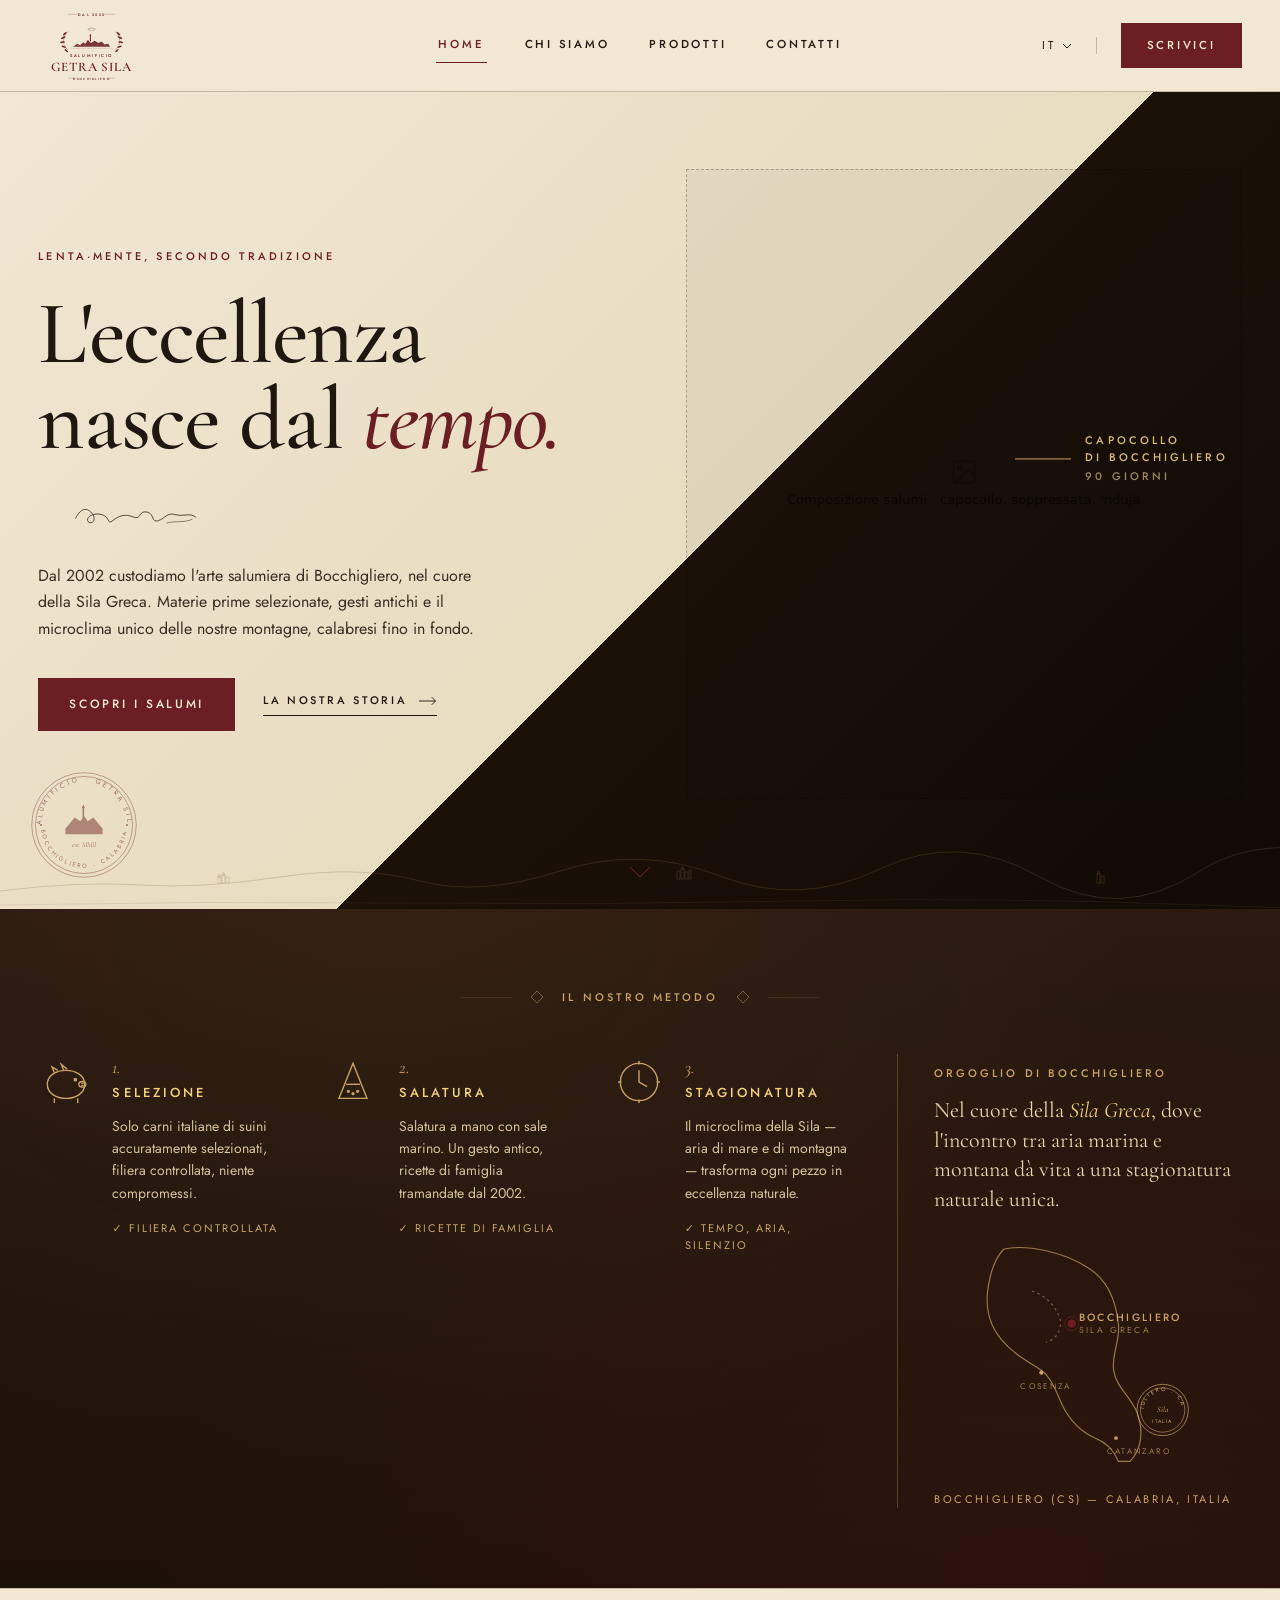
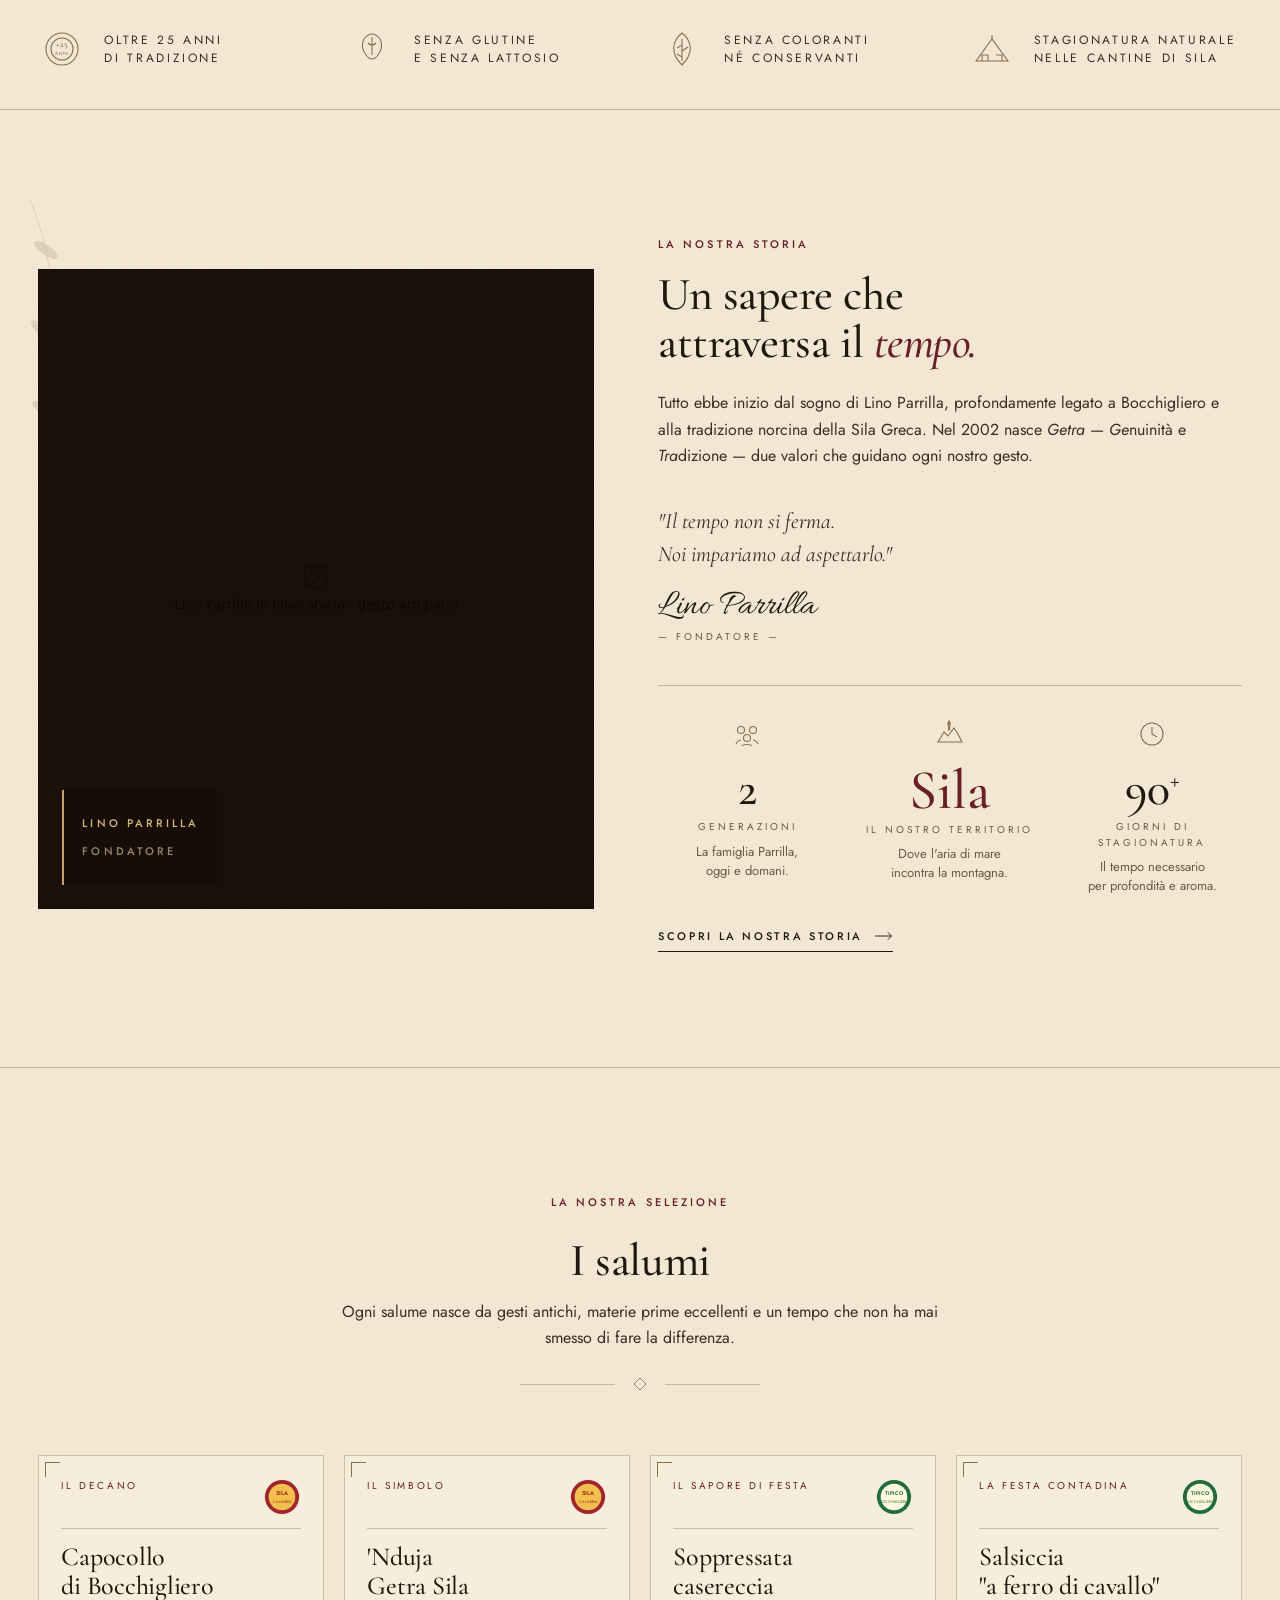
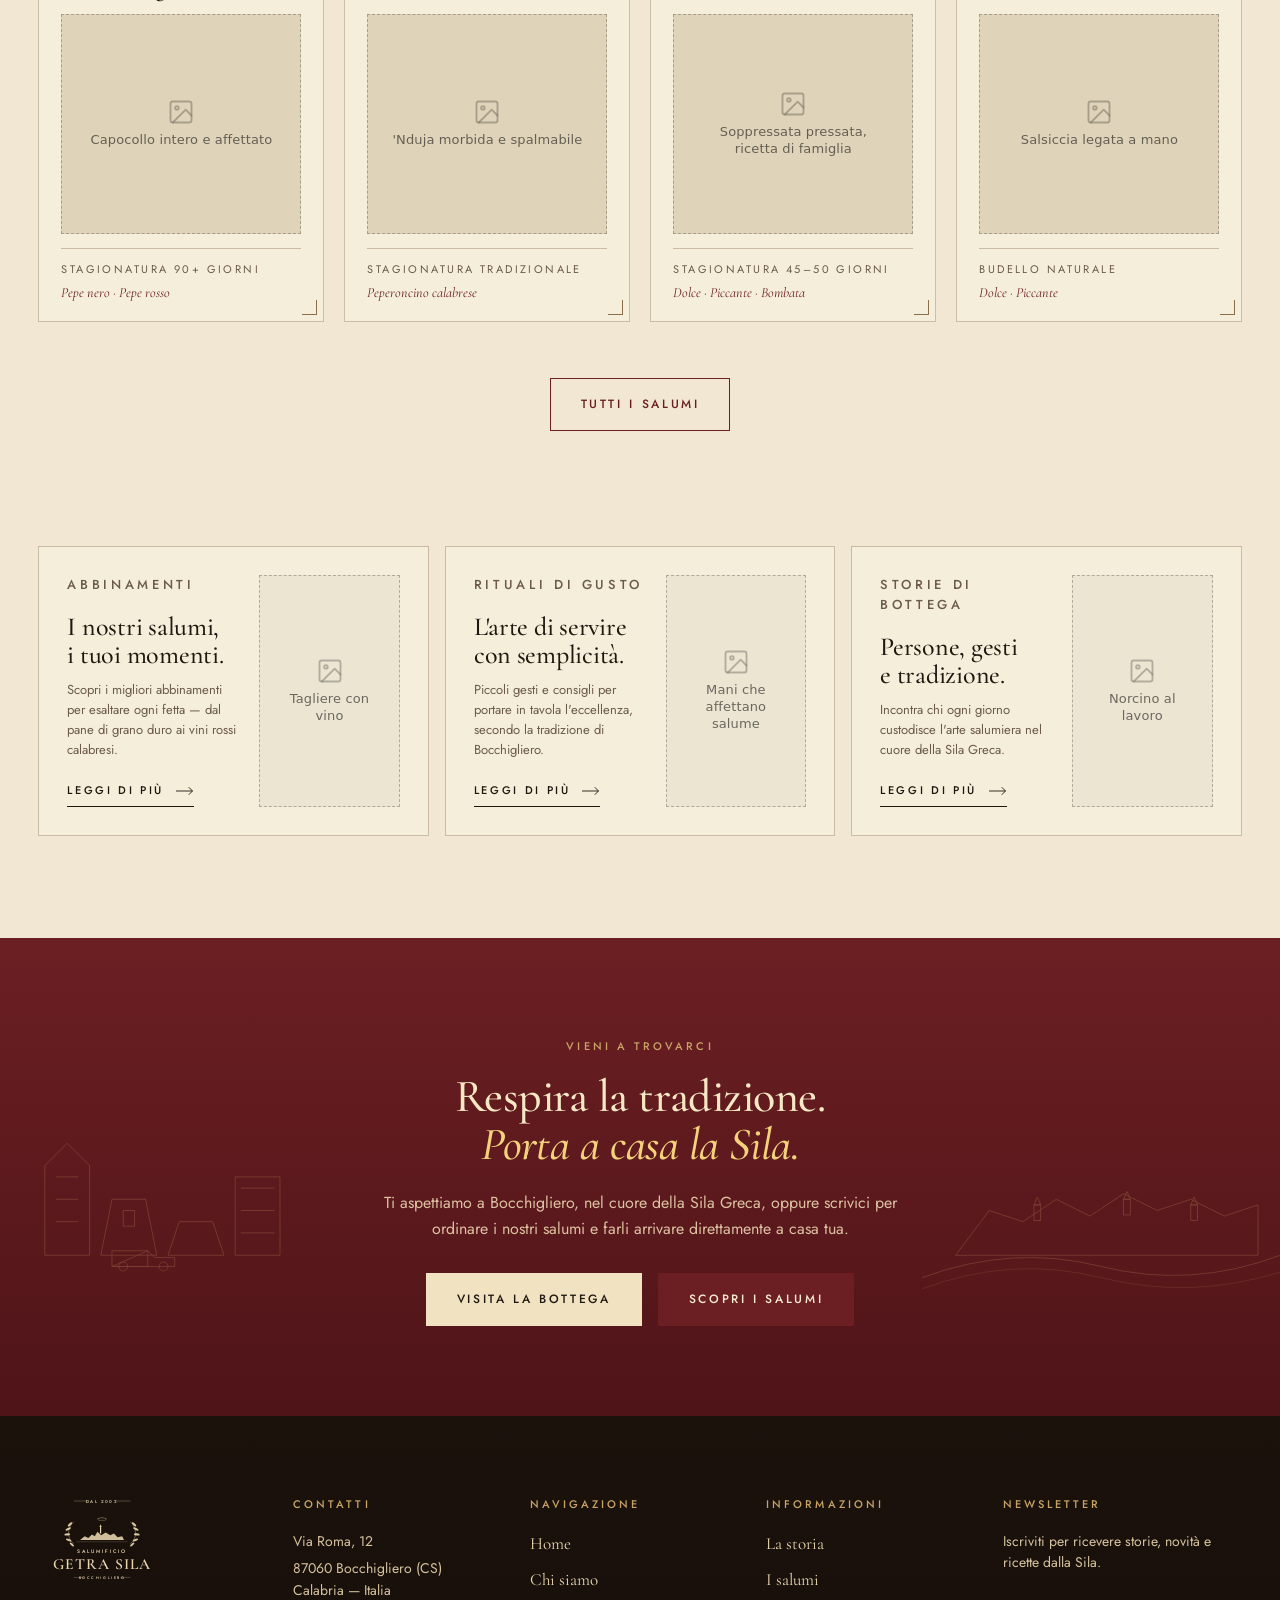
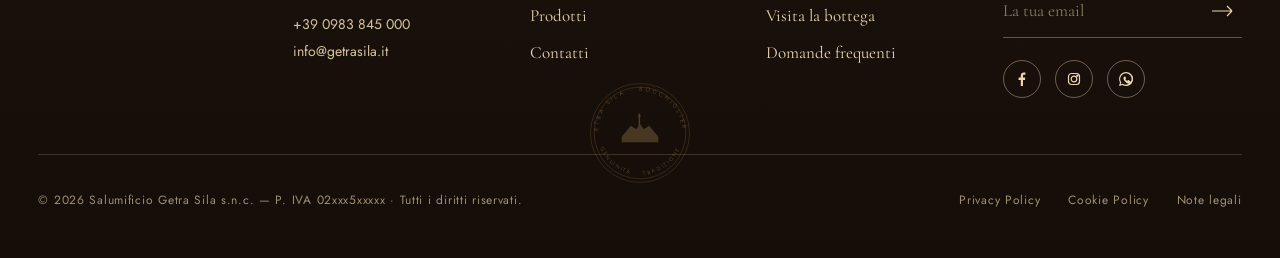
==== index.html @ c6960387 "Initial commit e start the project" ====
<!doctype html>
<html lang="it">
<head>
  <meta charset="utf-8" />
  <meta name="viewport" content="width=device-width, initial-scale=1" />
  <title>Salumificio Getra Sila — Bocchigliero, Calabria</title>
  <link rel="preconnect" href="https://fonts.googleapis.com" />
  <link rel="preconnect" href="https://fonts.gstatic.com" crossorigin />
  <link href="https://fonts.googleapis.com/css2?family=Cormorant+Garamond:ital,wght@0,400;0,500;0,600;0,700;1,400;1,500;1,600&family=Jost:wght@300;400;500;600&family=Allura&display=swap" rel="stylesheet" />
  <link rel="stylesheet" href="styles.css" />
  <script src="image-slot.js"></script>
  <script src="menu.js" defer></script>
</head>
<body data-screen-label="01 Home">

<template id="__bundler_thumbnail" data-bg-color="#f1e7d2">
  <svg viewBox="0 0 1200 800" xmlns="http://www.w3.org/2000/svg">
    <rect width="1200" height="800" fill="#f1e7d2"/>
    <g fill="none" stroke="#6b1f23" stroke-width="2">
      <!-- Wreath -->
      <path d="M 460 320 C 400 380, 400 480, 460 540"/>
      <path d="M 740 320 C 800 380, 800 480, 740 540"/>
      <g fill="#6b1f23" stroke="none">
        <ellipse cx="430" cy="350" rx="30" ry="11" transform="rotate(-40 430 350)"/>
        <ellipse cx="415" cy="400" rx="32" ry="12" transform="rotate(-20 415 400)"/>
        <ellipse cx="412" cy="450" rx="32" ry="12" transform="rotate(0 412 450)"/>
        <ellipse cx="422" cy="500" rx="31" ry="11" transform="rotate(20 422 500)"/>
        <ellipse cx="770" cy="350" rx="30" ry="11" transform="rotate(40 770 350)"/>
        <ellipse cx="785" cy="400" rx="32" ry="12" transform="rotate(20 785 400)"/>
        <ellipse cx="788" cy="450" rx="32" ry="12" transform="rotate(0 788 450)"/>
        <ellipse cx="778" cy="500" rx="31" ry="11" transform="rotate(-20 778 500)"/>
      </g>
      <!-- bow -->
      <path d="M 560 280 Q 600 250, 640 280"/>
      <!-- Village silhouette -->
      <g fill="#6b1f23" stroke="none">
        <path d="M 480 470 L 520 430 L 560 450 L 600 410 L 640 440 L 680 420 L 720 460 Z"/>
        <rect x="595" y="380" width="10" height="40"/>
        <polygon points="590,380 600,360 610,380"/>
      </g>
    </g>
    <!-- DAL 2002 -->
    <text x="600" y="260" text-anchor="middle" font-family="Jost, sans-serif" font-size="20" letter-spacing="6" fill="#6b1f23" font-weight="500">DAL 2002</text>
    <!-- SALUMIFICIO -->
    <text x="600" y="610" text-anchor="middle" font-family="Jost, sans-serif" font-size="26" letter-spacing="9" fill="#6b1f23" font-weight="500">SALUMIFICIO</text>
    <!-- GETRA SILA -->
    <text x="600" y="690" text-anchor="middle" font-family="Cormorant Garamond, Georgia, serif" font-size="84" font-weight="600" letter-spacing="6" fill="#6b1f23">GETRA SILA</text>
    <!-- BOCCHIGLIERO -->
    <text x="600" y="740" text-anchor="middle" font-family="Jost, sans-serif" font-size="16" letter-spacing="7" fill="#6b1f23" font-weight="500">BOCCHIGLIERO</text>
  </svg>
</template>

<!-- ========== TOPBAR ========== -->
<header class="topbar topbar--cream">
  <div class="topbar__inner">
    <a href="index.html" class="brand" aria-label="Salumificio Getra Sila — Home">
      <!-- logo SVG -->
      <svg viewBox="0 0 280 188" xmlns="http://www.w3.org/2000/svg" aria-hidden="true">
        <g fill="none" stroke="currentColor" style="color: var(--wine);">
          <!-- DAL 2002 -->
          <line x1="78" y1="11" x2="108" y2="11" stroke-width="0.6"/>
          <line x1="172" y1="11" x2="202" y2="11" stroke-width="0.6"/>
          <text x="140" y="15" text-anchor="middle" font-family="Jost" font-size="9.5" letter-spacing="3.2" fill="currentColor" stroke="none" style="font-weight:500;">DAL 2002</text>

          <!-- Wreath: left branch -->
          <path d="M 78 56 C 64 70, 62 92, 78 104" stroke-width="0.8"/>
          <g fill="currentColor" stroke="none" opacity="0.92">
            <ellipse cx="70" cy="62" rx="6" ry="2.3" transform="rotate(-40 70 62)"/>
            <ellipse cx="66" cy="72" rx="6.5" ry="2.4" transform="rotate(-25 66 72)"/>
            <ellipse cx="64" cy="84" rx="6.5" ry="2.4" transform="rotate(-5 64 84)"/>
            <ellipse cx="67" cy="96" rx="6.2" ry="2.3" transform="rotate(20 67 96)"/>
            <ellipse cx="74" cy="106" rx="5.8" ry="2.2" transform="rotate(40 74 106)"/>
          </g>
          <!-- Wreath: right branch -->
          <path d="M 202 56 C 216 70, 218 92, 202 104" stroke-width="0.8"/>
          <g fill="currentColor" stroke="none" opacity="0.92">
            <ellipse cx="210" cy="62" rx="6" ry="2.3" transform="rotate(40 210 62)"/>
            <ellipse cx="214" cy="72" rx="6.5" ry="2.4" transform="rotate(25 214 72)"/>
            <ellipse cx="216" cy="84" rx="6.5" ry="2.4" transform="rotate(5 216 84)"/>
            <ellipse cx="213" cy="96" rx="6.2" ry="2.3" transform="rotate(-20 213 96)"/>
            <ellipse cx="206" cy="106" rx="5.8" ry="2.2" transform="rotate(-40 206 106)"/>
          </g>
          <!-- Top bow -->
          <path d="M 130 50 Q 140 44 150 50" stroke-width="0.8"/>
          <path d="M 130 50 Q 134 56 140 53 Q 146 56 150 50" stroke-width="0.6"/>

          <!-- Hilltop village silhouette -->
          <g fill="currentColor" stroke="none">
            <path d="M 92 96 L 102 88 L 110 92 L 118 84 L 124 88 L 130 78 L 138 86 L 148 80 L 158 86 L 166 82 L 174 90 L 184 88 L 188 96 Z" opacity="0.88"/>
            <!-- church / tower -->
            <rect x="135.5" y="68" width="2.6" height="14"/>
            <polygon points="134.5,68 136.8,62 139.1,68"/>
            <rect x="136.2" y="63.5" width="0.4" height="2"/>
            <!-- small windows in silhouette -->
            <rect x="106" y="92" width="1" height="1.6" fill="var(--bg-cream)"/>
            <rect x="120" y="89" width="1" height="1.6" fill="var(--bg-cream)"/>
            <rect x="156" y="90" width="1" height="1.6" fill="var(--bg-cream)"/>
          </g>
          <!-- ground line -->
          <line x1="84" y1="100" x2="196" y2="100" stroke-width="0.5" opacity="0.7"/>

          <!-- Salumificio label -->
          <text x="140" y="124" text-anchor="middle" font-family="Jost" font-size="11" letter-spacing="4.2" fill="currentColor" stroke="none" style="font-weight:500;">SALUMIFICIO</text>

          <!-- GETRA SILA wordmark -->
          <text x="140" y="160" text-anchor="middle" font-family="Cormorant Garamond" font-weight="600" font-size="34" letter-spacing="2.2" fill="currentColor" stroke="none">GETRA SILA</text>

          <!-- Bocchigliero -->
          <line x1="78" y1="178" x2="100" y2="178" stroke-width="0.5"/>
          <line x1="180" y1="178" x2="202" y2="178" stroke-width="0.5"/>
          <text x="140" y="182" text-anchor="middle" font-family="Jost" font-size="8" letter-spacing="3.4" fill="currentColor" stroke="none" style="font-weight:500;">BOCCHIGLIERO</text>
        </g>
      </svg>
    </a>

    <nav class="nav">
      <a href="index.html" class="nav-link nav-link--active">Home</a>
      <a href="chi-siamo.html" class="nav-link">Chi Siamo</a>
      <a href="prodotti.html" class="nav-link">Prodotti</a>
      <a href="contatti.html" class="nav-link">Contatti</a>
    </nav>

    <div class="topbar__right">
      <span class="lang">IT
        <svg width="10" height="6" viewBox="0 0 10 6" fill="none"><path d="M1 1l4 4 4-4" stroke="currentColor" stroke-width="1"/></svg>
      </span>
      <a href="contatti.html" class="topbar__cta">Scrivici</a>
    </div>

    <button class="burger" type="button" aria-label="Apri menu" aria-expanded="false" aria-controls="mobile-menu">
      <span class="burger__lines"><span></span><span></span><span></span></span>
    </button>
  </div>
</header>

<div class="mobile-menu" id="mobile-menu" role="dialog" aria-modal="true" aria-label="Menu di navigazione" aria-hidden="true">
  <button class="mobile-menu__close" type="button" aria-label="Chiudi menu">
    <svg viewBox="0 0 24 24" fill="none" stroke="currentColor" stroke-width="1.4" stroke-linecap="round"><path d="M5 5l14 14M19 5L5 19"/></svg>
  </button>
  <div class="mobile-menu__inner">
    <p class="mobile-menu__eyebrow">Salumificio · Getra Sila</p>
    <nav class="mobile-menu__nav" aria-label="Menu principale">
      <a href="index.html">Home</a>
      <a href="chi-siamo.html">Chi Siamo</a>
      <a href="prodotti.html">Prodotti</a>
      <a href="contatti.html">Contatti</a>
    </nav>
    <hr class="mobile-menu__divider" />
    <a href="contatti.html" class="mobile-menu__cta">Scrivici</a>
    <p class="mobile-menu__addr">Bocchigliero (CS)<br/>Calabria — Italia</p>
    <div class="mobile-menu__socials">
      <a href="#" aria-label="Facebook"><svg width="14" height="14" viewBox="0 0 14 14" fill="currentColor"><path d="M8 14V8h2l.3-2.4H8V4c0-.7.2-1.2 1.2-1.2H10.4V.6C10.2.6 9.5.5 8.7.5c-1.7 0-2.9 1-2.9 3v2H3.6V8h2.2v6H8z"/></svg></a>
      <a href="#" aria-label="Instagram"><svg width="14" height="14" viewBox="0 0 14 14" fill="none" stroke="currentColor" stroke-width="1.2"><rect x="1.5" y="1.5" width="11" height="11" rx="3"/><circle cx="7" cy="7" r="2.8"/><circle cx="10.4" cy="3.6" r="0.6" fill="currentColor"/></svg></a>
      <a href="#" aria-label="WhatsApp"><svg width="14" height="14" viewBox="0 0 14 14" fill="currentColor"><path d="M7 0a7 7 0 00-6 10.5L0 14l3.6-1A7 7 0 107 0zm0 12.7a5.7 5.7 0 01-3-.8l-.2-.1-2.1.5.6-2-.2-.2A5.7 5.7 0 117 12.7zm3.3-4.3l-.8-.4c-.2-.1-.4-.2-.5 0-.2.2-.6.7-.7.8 0 .1-.1.1-.3 0-.6-.3-1.1-.6-1.5-1.3-.1-.2 0-.3.1-.4 0-.1.2-.3.3-.4 0-.1 0-.2.1-.3 0-.1 0-.2 0-.3l-.5-1.2c-.2-.3-.3-.3-.4-.3h-.4c-.1 0-.3 0-.5.2-.2.2-.7.7-.7 1.6 0 1 .7 1.9.8 2 .1.2 1.4 2.2 3.4 3 1.6.6 1.9.5 2.3.5.3 0 1-.4 1.2-.8.1-.4.1-.8.1-.8 0-.1-.2-.1-.4-.2z"/></svg></a>
    </div>
  </div>
</div>

<main>

<!-- ========== HERO ========== -->
<section class="hero" data-screen-label="Hero">
  <div class="hero__inner">
    <div class="hero__copy">
      <p class="eyebrow">Lenta·mente, secondo tradizione</p>
      <h1 class="hero__title">
        L'eccellenza<br/>
        nasce dal <em>tempo.</em>
      </h1>
      <div class="hero__signature">
        <svg viewBox="0 0 220 60" xmlns="http://www.w3.org/2000/svg" aria-hidden="true">
          <path d="M 6 32 C 16 12, 28 14, 36 28 C 40 38, 30 44, 26 36 C 24 30, 36 22, 50 26 C 64 30, 58 44, 68 36 C 78 28, 88 24, 102 30 C 116 36, 110 18, 126 22 C 138 26, 132 40, 144 36 C 156 32, 158 22, 172 26 C 186 30, 196 22, 206 30" stroke="var(--ink-soft)" stroke-width="1.4" fill="none" stroke-linecap="round"/>
          <path d="M 158 40 C 172 36, 188 40, 200 34" stroke="var(--ink-soft)" stroke-width="0.9" fill="none" stroke-linecap="round"/>
        </svg>
      </div>
      <p class="lead hero__lead">
        Dal 2002 custodiamo l'arte salumiera di Bocchigliero, nel cuore
        della Sila Greca. Materie prime selezionate, gesti antichi e il
        microclima unico delle nostre montagne, calabresi fino in fondo.
      </p>
      <div class="hero__ctas">
        <a href="prodotti.html" class="btn">Scopri i salumi</a>
        <a href="chi-siamo.html" class="link-arrow">
          La nostra storia
          <svg viewBox="0 0 24 12" fill="none"><path d="M0 6h22m0 0L17 1m5 5l-5 5" stroke="currentColor" stroke-width="1.2"/></svg>
        </a>
      </div>
    </div>

    <div class="hero__art">
      <image-slot id="hero-meat" shape="rect" placeholder="Composizione salumi · capocollo, soppressata, 'nduja"></image-slot>
      <!-- Photo caption with hairline -->
      <div class="hero__tag">
        <span class="hero__tag-line"></span>
        <div>
          <p class="eyebrow eyebrow--mute" style="margin:0;">Capocollo</p>
          <p class="eyebrow eyebrow--mute" style="margin:0;">di Bocchigliero</p>
          <p class="eyebrow eyebrow--mute" style="margin:2px 0 0; color: var(--ink-faint);">90 giorni</p>
        </div>
      </div>
    </div>
  </div>

  <!-- Corner stamp -->
  <div class="corner-stamp corner-stamp--bl">
    <svg viewBox="0 0 120 120" xmlns="http://www.w3.org/2000/svg">
      <g fill="none" stroke="var(--wine)" stroke-width="0.7" opacity="0.55">
        <circle cx="60" cy="60" r="56"/>
        <circle cx="60" cy="60" r="52"/>
        <!-- Curved upper text -->
        <defs>
          <path id="stamp-top" d="M 14 60 A 46 46 0 0 1 106 60" fill="none"/>
          <path id="stamp-bot" d="M 14 60 A 46 46 0 0 0 106 60" fill="none"/>
        </defs>
        <text font-family="Jost" font-size="7.2" letter-spacing="3" fill="var(--wine)" stroke="none">
          <textPath href="#stamp-top" startOffset="50%" text-anchor="middle">SALUMIFICIO · GETRA SILA</textPath>
        </text>
        <text font-family="Jost" font-size="6.4" letter-spacing="2.4" fill="var(--wine)" stroke="none">
          <textPath href="#stamp-bot" startOffset="50%" text-anchor="middle">BOCCHIGLIERO · CALABRIA</textPath>
        </text>
        <!-- tiny dots either side -->
        <circle cx="14" cy="60" r="1.2" fill="var(--wine)" stroke="none"/>
        <circle cx="106" cy="60" r="1.2" fill="var(--wine)" stroke="none"/>
        <!-- center icon -->
        <g fill="var(--wine)" stroke="none">
          <path d="M 40 64 L 50 52 L 56 56 L 60 50 L 64 56 L 70 52 L 80 64 L 80 70 L 40 70 Z" opacity="0.85"/>
          <rect x="58.5" y="42" width="1.6" height="10"/>
          <polygon points="57.5,42 59.3,38 61.1,42"/>
        </g>
        <text x="60" y="84" text-anchor="middle" font-family="Cormorant Garamond" font-style="italic" font-size="8" fill="var(--wine)" stroke="none">est. MMII</text>
      </g>
    </svg>
  </div>

  <!-- Landscape line -->
  <svg class="landscape-line" viewBox="0 0 1440 88" preserveAspectRatio="none" xmlns="http://www.w3.org/2000/svg" style="height: 88px;">
    <g fill="none" stroke="var(--sepia)" stroke-width="0.7">
      <path d="M0 70 Q 80 60 140 64 T 280 56 T 420 60 T 560 50 T 720 55 T 880 48 T 1040 56 T 1200 50 T 1440 60"/>
      <!-- village clusters -->
      <g transform="translate(220, 50)">
        <rect x="-2" y="6" width="3" height="6"/>
        <rect x="2" y="4" width="3" height="8"/>
        <rect x="6" y="6" width="3" height="6"/>
        <polygon points="-2,6 -0.5,3 1,6"/>
        <polygon points="2,4 3.5,1 5,4"/>
      </g>
      <g transform="translate(680, 46)">
        <rect x="-3" y="4" width="3" height="8"/>
        <rect x="1" y="2" width="3" height="10"/>
        <rect x="5" y="5" width="3" height="7"/>
        <rect x="9" y="3" width="2" height="9"/>
        <polygon points="1,2 2.5,-1 4,2"/>
      </g>
      <g transform="translate(1100, 50)">
        <rect x="-3" y="3" width="3" height="9"/>
        <rect x="1" y="5" width="3" height="7"/>
        <polygon points="-3,3 -1.5,0 0,3"/>
      </g>
      <!-- foreground line -->
      <path d="M0 84 Q 200 80 400 82 T 800 80 T 1200 84 T 1440 82" stroke-width="0.5" opacity="0.8"/>
    </g>
  </svg>

  <!-- bottom center chevron -->
  <div class="hero__scroll">
    <svg width="22" height="14" viewBox="0 0 22 14" fill="none"><path d="M1 1l10 10L21 1" stroke="var(--wine)" stroke-width="1"/></svg>
  </div>
</section>

<!-- ========== METHOD / DARK BAND ========== -->
<section class="method" data-screen-label="Il nostro metodo">
  <div class="method__inner">
    <div class="method__head">
      <div class="diamond-divider" style="max-width: 360px; margin: 0 auto;">
        <svg width="14" height="14" viewBox="0 0 14 14"><path d="M7 1l6 6-6 6-6-6z" stroke="currentColor" stroke-width="0.8" fill="none"/></svg>
        <span class="eyebrow eyebrow--gold">Il nostro metodo</span>
        <svg width="14" height="14" viewBox="0 0 14 14"><path d="M7 1l6 6-6 6-6-6z" stroke="currentColor" stroke-width="0.8" fill="none"/></svg>
      </div>
    </div>

    <div class="method__grid">
      <div class="pillar">
        <div class="pillar__icon">
          <!-- pig icon -->
          <svg viewBox="0 0 48 48" fill="none" stroke="currentColor" stroke-width="1.2">
            <path d="M8 26 C 8 18, 16 14, 24 14 C 32 14, 40 18, 40 26 C 40 34, 32 38, 24 38 C 16 38, 8 34, 8 26 Z"/>
            <circle cx="32" cy="22" r="1" fill="currentColor"/>
            <ellipse cx="38" cy="26" rx="3" ry="2.4"/>
            <line x1="37" y1="25" x2="39" y2="25"/>
            <line x1="37" y1="27" x2="39" y2="27"/>
            <path d="M 14 16 L 12 11 L 17 14"/>
            <path d="M 22 14 L 20 9 L 25 13"/>
            <line x1="14" y1="38" x2="14" y2="42"/>
            <line x1="34" y1="38" x2="34" y2="42"/>
          </svg>
        </div>
        <div>
          <p class="pillar__num">1.</p>
          <h3 class="pillar__title">Selezione</h3>
          <p class="pillar__text">
            Solo carni italiane di suini accuratamente selezionati,
            filiera controllata, niente compromessi.
          </p>
          <p class="pillar__tag">✓ Filiera controllata</p>
        </div>
      </div>

      <div class="pillar">
        <div class="pillar__icon">
          <!-- salt cone -->
          <svg viewBox="0 0 48 48" fill="none" stroke="currentColor" stroke-width="1.2">
            <path d="M24 8 L 36 38 L 12 38 Z"/>
            <line x1="18" y1="26" x2="30" y2="26"/>
            <circle cx="20" cy="32" r="0.8" fill="currentColor"/>
            <circle cx="24" cy="34" r="0.8" fill="currentColor"/>
            <circle cx="28" cy="32" r="0.8" fill="currentColor"/>
          </svg>
        </div>
        <div>
          <p class="pillar__num">2.</p>
          <h3 class="pillar__title">Salatura</h3>
          <p class="pillar__text">
            Salatura a mano con sale marino. Un gesto antico,
            ricette di famiglia tramandate dal 2002.
          </p>
          <p class="pillar__tag">✓ Ricette di famiglia</p>
        </div>
      </div>

      <div class="pillar">
        <div class="pillar__icon">
          <!-- clock -->
          <svg viewBox="0 0 48 48" fill="none" stroke="currentColor" stroke-width="1.2">
            <circle cx="24" cy="24" r="16"/>
            <path d="M24 14 V 24 L 31 28"/>
            <line x1="24" y1="6" x2="24" y2="9"/>
            <line x1="42" y1="24" x2="39" y2="24"/>
            <line x1="24" y1="42" x2="24" y2="39"/>
            <line x1="6" y1="24" x2="9" y2="24"/>
          </svg>
        </div>
        <div>
          <p class="pillar__num">3.</p>
          <h3 class="pillar__title">Stagionatura</h3>
          <p class="pillar__text">
            Il microclima della Sila — aria di mare e di montagna —
            trasforma ogni pezzo in eccellenza naturale.
          </p>
          <p class="pillar__tag">✓ Tempo, aria, silenzio</p>
        </div>
      </div>

      <!-- Territory card -->
      <div class="territory">
        <p class="eyebrow eyebrow--gold">Orgoglio di Bocchigliero</p>
        <p class="territory__text">
          Nel cuore della <em>Sila Greca</em>, dove l'incontro tra
          aria marina e montana dà vita a una stagionatura naturale
          unica.
        </p>
        <div class="territory__map">
          <svg viewBox="0 0 240 200" xmlns="http://www.w3.org/2000/svg">
            <!-- Calabria silhouette (stylized) -->
            <g fill="none" stroke="var(--gold-soft)" stroke-width="1">
              <path d="M 60 12 C 80 8, 110 14, 132 28 C 148 38, 156 56, 158 76 C 160 90, 152 102, 154 116 C 156 130, 168 138, 174 152 C 180 168, 178 184, 168 194 L 158 194 C 154 184, 148 178, 138 174 C 124 168, 116 158, 110 146 C 104 132, 100 122, 92 116 C 80 108, 68 102, 58 90 C 48 78, 44 64, 46 48 C 48 32, 52 20, 60 12 Z" opacity="0.7"/>
              <!-- inner contours -->
              <path d="M 84 48 C 96 52, 104 60, 108 72 C 110 82, 104 90, 96 92" opacity="0.5" stroke-dasharray="2 3"/>
            </g>
            <!-- locations -->
            <g>
              <circle cx="118" cy="76" r="3.5" fill="var(--wine)"/>
              <circle cx="118" cy="76" r="6" fill="none" stroke="var(--wine)" stroke-width="0.6"/>
              <text x="124" y="74" font-family="Jost" font-size="9" letter-spacing="2" fill="var(--gold-soft)" font-weight="500">BOCCHIGLIERO</text>
              <text x="124" y="84" font-family="Jost" font-size="7.5" letter-spacing="2" fill="rgba(201,163,102,0.7)">SILA GRECA</text>
            </g>
            <g>
              <circle cx="92" cy="118" r="1.8" fill="var(--gold-soft)"/>
              <text x="74" y="132" font-family="Jost" font-size="7" letter-spacing="2" fill="rgba(201,163,102,0.7)">COSENZA</text>
            </g>
            <g>
              <circle cx="156" cy="174" r="1.6" fill="var(--gold-soft)"/>
              <text x="148" y="188" font-family="Jost" font-size="7" letter-spacing="2" fill="rgba(201,163,102,0.7)">CATANZARO</text>
            </g>
            <!-- stamp -->
            <g transform="translate(196,150)">
              <circle r="22" fill="none" stroke="var(--gold-soft)" stroke-width="0.6"/>
              <circle r="19" fill="none" stroke="var(--gold-soft)" stroke-width="0.5"/>
              <text font-family="Jost" font-size="4.8" letter-spacing="1.6" fill="var(--gold-soft)" text-anchor="middle">
                <textPath href="#cstamp" startOffset="50%">BOCCHIGLIERO · CALABRIA</textPath>
              </text>
              <defs><path id="cstamp" d="M -16 0 A 16 16 0 0 1 16 0" fill="none"/></defs>
              <text y="2" text-anchor="middle" font-family="Cormorant Garamond" font-style="italic" font-size="7" fill="var(--gold-soft)">Sila</text>
              <text y="11" text-anchor="middle" font-family="Jost" font-size="4.4" letter-spacing="1.4" fill="var(--gold-soft)">ITALIA</text>
            </g>
          </svg>
        </div>
        <p class="territory__addr">Bocchigliero (CS) — Calabria, Italia</p>
      </div>
    </div>
  </div>
</section>

<!-- ========== VALUES STRIP (light, sepia engravings) ========== -->
<section class="strip">
  <div class="strip__inner">
    <div class="strip__item">
      <svg viewBox="0 0 48 48" fill="none" stroke="currentColor" stroke-width="1.1">
        <circle cx="24" cy="24" r="16"/>
        <circle cx="24" cy="24" r="11"/>
        <text x="24" y="22" text-anchor="middle" font-family="Cormorant Garamond" font-size="9" font-weight="600" fill="currentColor" stroke="none">+25</text>
        <text x="24" y="30" text-anchor="middle" font-family="Jost" font-size="4.5" letter-spacing="1" fill="currentColor" stroke="none">ANNI</text>
      </svg>
      <p>Oltre 25 anni<br/>di tradizione</p>
    </div>
    <div class="strip__item">
      <svg viewBox="0 0 48 48" fill="none" stroke="currentColor" stroke-width="1.1">
        <path d="M16 14 Q 24 4, 32 14 Q 36 22, 30 30 Q 24 38, 18 30 Q 12 22, 16 14 Z"/>
        <path d="M24 12 V 30" />
        <path d="M 20 18 Q 24 22, 28 18" />
      </svg>
      <p>Senza glutine<br/>e senza lattosio</p>
    </div>
    <div class="strip__item">
      <svg viewBox="0 0 48 48" fill="none" stroke="currentColor" stroke-width="1.1">
        <path d="M24 8 C 14 16, 12 28, 24 40 C 36 28, 34 16, 24 8 Z"/>
        <path d="M24 14 V 36"/>
        <path d="M24 20 L 19 23"/>
        <path d="M24 26 L 30 22"/>
        <path d="M24 32 L 19 29"/>
      </svg>
      <p>Senza coloranti<br/>né conservanti</p>
    </div>
    <div class="strip__item">
      <svg viewBox="0 0 48 48" fill="none" stroke="currentColor" stroke-width="1.1">
        <path d="M8 36 L 24 14 L 40 36 Z"/>
        <path d="M14 36 V 30 H 20 V 36"/>
        <path d="M28 30 H 34 V 36"/>
        <line x1="24" y1="14" x2="24" y2="10"/>
      </svg>
      <p>Stagionatura naturale<br/>nelle cantine di Sila</p>
    </div>
  </div>
</section>

<!-- ========== STORIA PREVIEW ========== -->
<section class="storia-preview" data-screen-label="Storia preview">
  <div class="storia-preview__inner">
    <div class="storia-preview__art">
      <image-slot id="storia-preview" shape="rect" placeholder="Lino Parrilla in laboratorio · gesto artigiano"></image-slot>
      <div class="storia-preview__caption">
        <p class="eyebrow eyebrow--mute">Lino Parrilla</p>
        <p class="eyebrow eyebrow--mute" style="color:var(--ink-faint)">Fondatore</p>
      </div>
    </div>
    <div class="storia-preview__copy">
      <p class="eyebrow">La nostra storia</p>
      <h2>
        Un sapere che<br/>
        attraversa il <em>tempo.</em>
      </h2>
      <p class="lead">
        Tutto ebbe inizio dal sogno di Lino Parrilla, profondamente
        legato a Bocchigliero e alla tradizione norcina della Sila Greca.
        Nel 2002 nasce <em>Getra</em> — <em>Ge</em>nuinità e <em>Tra</em>dizione —
        due valori che guidano ogni nostro gesto.
      </p>
      <blockquote class="quote">
        <p>"Il tempo non si ferma.<br/>Noi impariamo ad aspettarlo."</p>
        <p class="quote__sig script">Lino Parrilla</p>
        <p class="quote__role">— Fondatore —</p>
      </blockquote>

      <div class="storia-stats">
        <div class="stat">
          <svg viewBox="0 0 32 32" fill="none" stroke="currentColor" stroke-width="1.1">
            <circle cx="10" cy="12" r="3.5"/><circle cx="22" cy="12" r="3.5"/><circle cx="16" cy="20" r="3.5"/>
            <path d="M5 26 c 1 -3, 4 -4, 5 -4 M22 22 c 1 0, 4 1, 5 4 M11 28 c 1 -2, 9 -2, 10 0"/>
          </svg>
          <p class="stat__num">2</p>
          <p class="stat__label">Generazioni</p>
          <p class="stat__cap">La famiglia Parrilla,<br/>oggi e domani.</p>
        </div>
        <div class="stat">
          <svg viewBox="0 0 32 32" fill="none" stroke="currentColor" stroke-width="1.1">
            <path d="M4 24 L 10 14 L 14 18 L 20 10 L 24 16 L 28 24 Z"/>
            <rect x="14.5" y="6" width="1.2" height="6"/>
            <polygon points="13.8,6 15.1,3 16.4,6"/>
          </svg>
          <p class="stat__num script">Sila</p>
          <p class="stat__label">Il nostro territorio</p>
          <p class="stat__cap">Dove l'aria di mare<br/>incontra la montagna.</p>
        </div>
        <div class="stat">
          <svg viewBox="0 0 32 32" fill="none" stroke="currentColor" stroke-width="1.1">
            <circle cx="16" cy="16" r="11"/>
            <path d="M16 9 V 16 L 21 19"/>
          </svg>
          <p class="stat__num">90<span style="font-size:0.5em; vertical-align: super;">+</span></p>
          <p class="stat__label">Giorni di stagionatura</p>
          <p class="stat__cap">Il tempo necessario<br/>per profondità e aroma.</p>
        </div>
      </div>

      <a href="chi-siamo.html" class="link-arrow" style="margin-top: 32px;">
        Scopri la nostra storia
        <svg viewBox="0 0 24 12" fill="none"><path d="M0 6h22m0 0L17 1m5 5l-5 5" stroke="currentColor" stroke-width="1.2"/></svg>
      </a>
    </div>
  </div>

  <!-- side botanical -->
  <svg class="botanical" style="top: 80px; left: 0; width: 180px;" viewBox="0 0 180 320" fill="none">
    <g stroke="var(--sepia)" stroke-width="0.6">
      <path d="M 30 10 Q 60 80, 50 160 Q 40 240, 70 310"/>
      <g fill="var(--sepia)" stroke="none" opacity="0.6">
        <ellipse cx="46" cy="60" rx="14" ry="5" transform="rotate(35 46 60)"/>
        <ellipse cx="58" cy="100" rx="14" ry="5" transform="rotate(-15 58 100)"/>
        <ellipse cx="42" cy="140" rx="14" ry="5" transform="rotate(40 42 140)"/>
        <ellipse cx="56" cy="180" rx="14" ry="5" transform="rotate(-20 56 180)"/>
        <ellipse cx="44" cy="220" rx="14" ry="5" transform="rotate(35 44 220)"/>
        <ellipse cx="60" cy="260" rx="14" ry="5" transform="rotate(-10 60 260)"/>
      </g>
    </g>
  </svg>
</section>

<!-- ========== I SALUMI PREVIEW ========== -->
<section class="salumi-preview" data-screen-label="Salumi preview">
  <div class="salumi-preview__inner">
    <div class="section-head">
      <p class="eyebrow">La nostra selezione</p>
      <h2>I salumi</h2>
      <p class="lead">
        Ogni salume nasce da gesti antichi, materie prime eccellenti
        e un tempo che non ha mai smesso di fare la differenza.
      </p>
      <div class="diamond-divider" style="width: 100%; max-width: 240px; margin-top: 12px;">
        <svg width="14" height="14" viewBox="0 0 14 14"><path d="M7 1l6 6-6 6-6-6z" stroke="currentColor" stroke-width="0.8" fill="none"/></svg>
      </div>
    </div>

    <div class="salumi-grid">
      <article class="prod-card card--ornate">
        <div class="prod-card__head">
          <p class="prod-card__kicker">Il decano</p>
          <span class="seal seal--dop" aria-label="Tipico calabrese">
            <svg viewBox="0 0 40 40"><circle cx="20" cy="20" r="18" fill="#a4222e"/><circle cx="20" cy="20" r="14" fill="#f1c14a"/><text x="20" y="18" text-anchor="middle" font-family="Jost" font-size="6" font-weight="600" fill="#a4222e">SILA</text><text x="20" y="26" text-anchor="middle" font-family="Jost" font-size="4" fill="#a4222e">CALABRIA</text></svg>
          </span>
        </div>
        <h3 class="prod-card__title">Capocollo<br/>di Bocchigliero</h3>
        <image-slot id="prod-capocollo" shape="rect" placeholder="Capocollo intero e affettato"></image-slot>
        <div class="prod-card__foot">
          <p class="prod-card__meta">Stagionatura 90+ giorni</p>
          <p class="prod-card__var">Pepe nero · Pepe rosso</p>
        </div>
      </article>

      <article class="prod-card card--ornate">
        <div class="prod-card__head">
          <p class="prod-card__kicker">Il simbolo</p>
          <span class="seal seal--dop">
            <svg viewBox="0 0 40 40"><circle cx="20" cy="20" r="18" fill="#a4222e"/><circle cx="20" cy="20" r="14" fill="#f1c14a"/><text x="20" y="18" text-anchor="middle" font-family="Jost" font-size="6" font-weight="600" fill="#a4222e">SILA</text><text x="20" y="26" text-anchor="middle" font-family="Jost" font-size="4" fill="#a4222e">CALABRIA</text></svg>
          </span>
        </div>
        <h3 class="prod-card__title">'Nduja<br/>Getra Sila</h3>
        <image-slot id="prod-nduja" shape="rect" placeholder="'Nduja morbida e spalmabile"></image-slot>
        <div class="prod-card__foot">
          <p class="prod-card__meta">Stagionatura tradizionale</p>
          <p class="prod-card__var">Peperoncino calabrese</p>
        </div>
      </article>

      <article class="prod-card card--ornate">
        <div class="prod-card__head">
          <p class="prod-card__kicker">Il sapore di festa</p>
          <span class="seal seal--region">
            <svg viewBox="0 0 40 40"><circle cx="20" cy="20" r="18" fill="#1e6e3c"/><circle cx="20" cy="20" r="14" fill="#fff8dd"/><text x="20" y="18" text-anchor="middle" font-family="Jost" font-size="5.5" font-weight="600" fill="#1e6e3c">TIPICO</text><text x="20" y="26" text-anchor="middle" font-family="Jost" font-size="4" fill="#1e6e3c">BOCCHIGLIERO</text></svg>
          </span>
        </div>
        <h3 class="prod-card__title">Soppressata<br/>casereccia</h3>
        <image-slot id="prod-soppressata" shape="rect" placeholder="Soppressata pressata, ricetta di famiglia"></image-slot>
        <div class="prod-card__foot">
          <p class="prod-card__meta">Stagionatura 45–50 giorni</p>
          <p class="prod-card__var">Dolce · Piccante · Bombata</p>
        </div>
      </article>

      <article class="prod-card card--ornate">
        <div class="prod-card__head">
          <p class="prod-card__kicker">La festa contadina</p>
          <span class="seal seal--region">
            <svg viewBox="0 0 40 40"><circle cx="20" cy="20" r="18" fill="#1e6e3c"/><circle cx="20" cy="20" r="14" fill="#fff8dd"/><text x="20" y="18" text-anchor="middle" font-family="Jost" font-size="5.5" font-weight="600" fill="#1e6e3c">TIPICO</text><text x="20" y="26" text-anchor="middle" font-family="Jost" font-size="4" fill="#1e6e3c">BOCCHIGLIERO</text></svg>
          </span>
        </div>
        <h3 class="prod-card__title">Salsiccia<br/>"a ferro di cavallo"</h3>
        <image-slot id="prod-salsiccia" shape="rect" placeholder="Salsiccia legata a mano"></image-slot>
        <div class="prod-card__foot">
          <p class="prod-card__meta">Budello naturale</p>
          <p class="prod-card__var">Dolce · Piccante</p>
        </div>
      </article>
    </div>

    <div style="text-align: center; margin-top: 56px;">
      <a href="prodotti.html" class="btn btn--ghost">Tutti i salumi</a>
    </div>
  </div>
</section>

<!-- ========== EDITORIAL ROW (3 cards) ========== -->
<section class="editorial" data-screen-label="Editorial">
  <div class="editorial__inner">
    <article class="ed-card">
      <div class="ed-card__copy">
        <p class="eyebrow">Abbinamenti</p>
        <h3>I nostri salumi,<br/>i tuoi momenti.</h3>
        <p>Scopri i migliori abbinamenti per esaltare ogni fetta — dal pane di grano duro ai vini rossi calabresi.</p>
        <a href="prodotti.html" class="link-arrow">Leggi di più
          <svg viewBox="0 0 24 12" fill="none"><path d="M0 6h22m0 0L17 1m5 5l-5 5" stroke="currentColor" stroke-width="1.2"/></svg>
        </a>
      </div>
      <image-slot id="ed-pairing" shape="rect" placeholder="Tagliere con vino"></image-slot>
    </article>
    <article class="ed-card">
      <div class="ed-card__copy">
        <p class="eyebrow">Rituali di gusto</p>
        <h3>L'arte di servire<br/>con semplicità.</h3>
        <p>Piccoli gesti e consigli per portare in tavola l'eccellenza, secondo la tradizione di Bocchigliero.</p>
        <a href="chi-siamo.html" class="link-arrow">Leggi di più
          <svg viewBox="0 0 24 12" fill="none"><path d="M0 6h22m0 0L17 1m5 5l-5 5" stroke="currentColor" stroke-width="1.2"/></svg>
        </a>
      </div>
      <image-slot id="ed-serving" shape="rect" placeholder="Mani che affettano salume"></image-slot>
    </article>
    <article class="ed-card">
      <div class="ed-card__copy">
        <p class="eyebrow">Storie di bottega</p>
        <h3>Persone, gesti<br/>e tradizione.</h3>
        <p>Incontra chi ogni giorno custodisce l'arte salumiera nel cuore della Sila Greca.</p>
        <a href="chi-siamo.html" class="link-arrow">Leggi di più
          <svg viewBox="0 0 24 12" fill="none"><path d="M0 6h22m0 0L17 1m5 5l-5 5" stroke="currentColor" stroke-width="1.2"/></svg>
        </a>
      </div>
      <image-slot id="ed-people" shape="rect" placeholder="Norcino al lavoro"></image-slot>
    </article>
  </div>
</section>

<!-- ========== CTA BAND ========== -->
<section class="cta-band" data-screen-label="CTA">
  <!-- left engraving -->
  <svg class="cta-band__art cta-band__art--left" viewBox="0 0 320 220" fill="none">
    <g stroke="#c9a366" stroke-width="0.7" opacity="0.55">
      <path d="M40 180 L 40 100 L 60 80 L 80 100 L 80 180 Z"/>
      <path d="M 50 110 H 70 M 50 130 H 70 M 50 150 H 70"/>
      <path d="M 90 180 L 100 130 L 130 130 L 140 180 Z"/>
      <rect x="110" y="140" width="10" height="14"/>
      <path d="M150 180 L 160 150 L 190 150 L 200 180 Z"/>
      <path d="M210 180 L 210 110 L 250 110 L 250 180 Z"/>
      <path d="M 215 120 H 245 M 215 140 H 245 M 215 160 H 245"/>
      <!-- old truck -->
      <g transform="translate(100, 190)">
        <rect x="0" y="-14" width="32" height="14"/>
        <path d="M 32 -14 L 38 -8 L 56 -8 L 56 0 L 0 0 Z"/>
        <circle cx="10" cy="0" r="4"/>
        <circle cx="46" cy="0" r="4"/>
      </g>
    </g>
  </svg>

  <svg class="cta-band__art cta-band__art--right" viewBox="0 0 320 220" fill="none">
    <g stroke="#c9a366" stroke-width="0.7" opacity="0.55">
      <!-- distant village -->
      <path d="M30 180 L 60 140 L 90 150 L 120 130 L 150 145 L 180 125 L 210 140 L 240 130 L 270 145 L 300 135 L 300 180 Z"/>
      <rect x="100" y="135" width="6" height="14"/>
      <polygon points="100,135 103,128 106,135"/>
      <rect x="180" y="130" width="6" height="14"/>
      <polygon points="180,130 183,123 186,130"/>
      <rect x="240" y="135" width="6" height="14"/>
      <polygon points="240,135 243,128 246,135"/>
      <!-- hills -->
      <path d="M 0 200 Q 80 170 160 190 T 320 180"/>
      <path d="M 0 210 Q 80 180 160 200 T 320 195" opacity="0.6"/>
    </g>
  </svg>

  <div class="cta-band__inner">
    <p class="eyebrow eyebrow--gold">Vieni a trovarci</p>
    <h2>
      Respira la tradizione.<br/>
      <em>Porta a casa la Sila.</em>
    </h2>
    <p class="cta-band__lead">
      Ti aspettiamo a Bocchigliero, nel cuore della Sila Greca,
      oppure scrivici per ordinare i nostri salumi e farli arrivare
      direttamente a casa tua.
    </p>
    <div class="cta-band__ctas">
      <a href="contatti.html" class="btn btn--cream">Visita la bottega</a>
      <a href="prodotti.html" class="btn">Scopri i salumi</a>
    </div>
  </div>
</section>

</main>

<!-- ========== FOOTER ========== -->
<footer class="site-footer">
  <div class="footer-grid">
    <div>
      <a href="index.html" class="brand">
        <svg viewBox="0 0 280 188" xmlns="http://www.w3.org/2000/svg" aria-hidden="true">
          <g fill="none" stroke="currentColor" style="color:#ead7af;">
            <line x1="78" y1="11" x2="108" y2="11" stroke-width="0.6"/>
            <line x1="172" y1="11" x2="202" y2="11" stroke-width="0.6"/>
            <text x="140" y="15" text-anchor="middle" font-family="Jost" font-size="9.5" letter-spacing="3.2" fill="currentColor" stroke="none" style="font-weight:500;">DAL 2002</text>
            <path d="M 78 56 C 64 70, 62 92, 78 104" stroke-width="0.8"/>
            <g fill="currentColor" stroke="none" opacity="0.92">
              <ellipse cx="70" cy="62" rx="6" ry="2.3" transform="rotate(-40 70 62)"/>
              <ellipse cx="66" cy="72" rx="6.5" ry="2.4" transform="rotate(-25 66 72)"/>
              <ellipse cx="64" cy="84" rx="6.5" ry="2.4" transform="rotate(-5 64 84)"/>
              <ellipse cx="67" cy="96" rx="6.2" ry="2.3" transform="rotate(20 67 96)"/>
              <ellipse cx="74" cy="106" rx="5.8" ry="2.2" transform="rotate(40 74 106)"/>
            </g>
            <path d="M 202 56 C 216 70, 218 92, 202 104" stroke-width="0.8"/>
            <g fill="currentColor" stroke="none" opacity="0.92">
              <ellipse cx="210" cy="62" rx="6" ry="2.3" transform="rotate(40 210 62)"/>
              <ellipse cx="214" cy="72" rx="6.5" ry="2.4" transform="rotate(25 214 72)"/>
              <ellipse cx="216" cy="84" rx="6.5" ry="2.4" transform="rotate(5 216 84)"/>
              <ellipse cx="213" cy="96" rx="6.2" ry="2.3" transform="rotate(-20 213 96)"/>
              <ellipse cx="206" cy="106" rx="5.8" ry="2.2" transform="rotate(-40 206 106)"/>
            </g>
            <path d="M 130 50 Q 140 44 150 50" stroke-width="0.8"/>
            <path d="M 130 50 Q 134 56 140 53 Q 146 56 150 50" stroke-width="0.6"/>
            <g fill="currentColor" stroke="none">
              <path d="M 92 96 L 102 88 L 110 92 L 118 84 L 124 88 L 130 78 L 138 86 L 148 80 L 158 86 L 166 82 L 174 90 L 184 88 L 188 96 Z" opacity="0.88"/>
              <rect x="135.5" y="68" width="2.6" height="14"/>
              <polygon points="134.5,68 136.8,62 139.1,68"/>
            </g>
            <line x1="84" y1="100" x2="196" y2="100" stroke-width="0.5" opacity="0.7"/>
            <text x="140" y="124" text-anchor="middle" font-family="Jost" font-size="11" letter-spacing="4.2" fill="currentColor" stroke="none" style="font-weight:500;">SALUMIFICIO</text>
            <text x="140" y="160" text-anchor="middle" font-family="Cormorant Garamond" font-weight="600" font-size="34" letter-spacing="2.2" fill="currentColor" stroke="none">GETRA SILA</text>
            <line x1="78" y1="178" x2="100" y2="178" stroke-width="0.5"/>
            <line x1="180" y1="178" x2="202" y2="178" stroke-width="0.5"/>
            <text x="140" y="182" text-anchor="middle" font-family="Jost" font-size="8" letter-spacing="3.4" fill="currentColor" stroke="none" style="font-weight:500;">BOCCHIGLIERO</text>
          </g>
        </svg>
      </a>
    </div>
    <div class="footer-col">
      <h4>Contatti</h4>
      <p>Via Roma, 12</p>
      <p>87060 Bocchigliero (CS)<br/>Calabria — Italia</p>
      <p style="margin-top: 12px;">+39 0983 845 000</p>
      <p>info@getrasila.it</p>
    </div>
    <div class="footer-col">
      <h4>Navigazione</h4>
      <ul>
        <li><a href="index.html">Home</a></li>
        <li><a href="chi-siamo.html">Chi siamo</a></li>
        <li><a href="prodotti.html">Prodotti</a></li>
        <li><a href="contatti.html">Contatti</a></li>
      </ul>
    </div>
    <div class="footer-col">
      <h4>Informazioni</h4>
      <ul>
        <li><a href="chi-siamo.html">La storia</a></li>
        <li><a href="prodotti.html">I salumi</a></li>
        <li><a href="contatti.html">Visita la bottega</a></li>
        <li><a href="contatti.html">Domande frequenti</a></li>
      </ul>
    </div>
    <div class="footer-col">
      <h4>Newsletter</h4>
      <p>Iscriviti per ricevere storie, novità e ricette dalla Sila.</p>
      <form class="newsletter" onsubmit="event.preventDefault();">
        <input type="email" placeholder="La tua email" />
        <button type="submit" aria-label="Iscriviti">
          <svg width="22" height="14" viewBox="0 0 22 14" fill="none"><path d="M0 7h20m0 0L15 2m5 5l-5 5" stroke="currentColor" stroke-width="1.2"/></svg>
        </button>
      </form>
      <div class="socials">
        <a href="#" aria-label="Facebook"><svg width="14" height="14" viewBox="0 0 14 14" fill="currentColor"><path d="M8 14V8h2l.3-2.4H8V4c0-.7.2-1.2 1.2-1.2H10.4V.6C10.2.6 9.5.5 8.7.5c-1.7 0-2.9 1-2.9 3v2H3.6V8h2.2v6H8z"/></svg></a>
        <a href="#" aria-label="Instagram"><svg width="14" height="14" viewBox="0 0 14 14" fill="none" stroke="currentColor" stroke-width="1.2"><rect x="1.5" y="1.5" width="11" height="11" rx="3"/><circle cx="7" cy="7" r="2.8"/><circle cx="10.4" cy="3.6" r="0.6" fill="currentColor"/></svg></a>
        <a href="#" aria-label="WhatsApp"><svg width="14" height="14" viewBox="0 0 14 14" fill="currentColor"><path d="M7 0a7 7 0 00-6 10.5L0 14l3.6-1A7 7 0 107 0zm0 12.7a5.7 5.7 0 01-3-.8l-.2-.1-2.1.5.6-2-.2-.2A5.7 5.7 0 117 12.7zm3.3-4.3l-.8-.4c-.2-.1-.4-.2-.5 0-.2.2-.6.7-.7.8 0 .1-.1.1-.3 0-.6-.3-1.1-.6-1.5-1.3-.1-.2 0-.3.1-.4 0-.1.2-.3.3-.4 0-.1 0-.2.1-.3 0-.1 0-.2 0-.3l-.5-1.2c-.2-.3-.3-.3-.4-.3h-.4c-.1 0-.3 0-.5.2-.2.2-.7.7-.7 1.6 0 1 .7 1.9.8 2 .1.2 1.4 2.2 3.4 3 1.6.6 1.9.5 2.3.5.3 0 1-.4 1.2-.8.1-.4.1-.8.1-.8 0-.1-.2-.1-.4-.2z"/></svg></a>
      </div>
    </div>
  </div>

  <!-- footer stamp center -->
  <div class="footer-stamp">
    <svg viewBox="0 0 120 120">
      <g fill="none" stroke="#c9a366" stroke-width="0.6" opacity="0.65">
        <circle cx="60" cy="60" r="54"/>
        <circle cx="60" cy="60" r="50"/>
        <defs>
          <path id="fstamp-t" d="M 14 60 A 46 46 0 0 1 106 60" fill="none"/>
          <path id="fstamp-b" d="M 14 60 A 46 46 0 0 0 106 60" fill="none"/>
        </defs>
        <text font-family="Jost" font-size="6.6" letter-spacing="2.8" fill="#c9a366" stroke="none">
          <textPath href="#fstamp-t" startOffset="50%" text-anchor="middle">GETRA SILA · BOCCHIGLIERO</textPath>
        </text>
        <text font-family="Jost" font-size="6" letter-spacing="2" fill="#c9a366" stroke="none">
          <textPath href="#fstamp-b" startOffset="50%" text-anchor="middle">GENUINITÀ · TRADIZIONE</textPath>
        </text>
        <g fill="#c9a366" stroke="none">
          <path d="M 40 64 L 50 52 L 56 56 L 60 50 L 64 56 L 70 52 L 80 64 L 80 70 L 40 70 Z" opacity="0.85"/>
          <rect x="58.5" y="42" width="1.6" height="10"/>
          <polygon points="57.5,42 59.3,38 61.1,42"/>
        </g>
      </g>
    </svg>
  </div>

  <div class="footer-bottom">
    <p>© 2026 Salumificio Getra Sila s.n.c. — P. IVA 02xxx5xxxxx · Tutti i diritti riservati.</p>
    <div class="legal">
      <a href="#">Privacy Policy</a>
      <a href="#">Cookie Policy</a>
      <a href="#">Note legali</a>
    </div>
  </div>
</footer>

<!-- ========== PAGE-SCOPED CSS ========== -->
<style>
  /* ===== Hero ===== */
  .hero {
    position: relative;
    min-height: calc(100vh - var(--topbar-h));
    background: linear-gradient(135deg, var(--bg-cream) 0%, var(--bg-cream-warm) 55%, #1a1108 55%, #110a05 100%);
    overflow: hidden;
    padding-bottom: 110px;
  }
  .hero__inner {
    max-width: var(--maxw);
    margin: 0 auto;
    padding: clamp(40px, 6vw, 80px) var(--gutter) 0;
    display: grid;
    grid-template-columns: 1.05fr 1fr;
    gap: clamp(40px, 5vw, 80px);
    align-items: center;
    min-height: calc(100vh - var(--topbar-h) - 110px);
  }
  .hero__copy { max-width: 540px; }
  .hero__title {
    font-family: var(--ff-display);
    font-size: var(--fs-display-xl);
    font-weight: 500;
    line-height: 0.96;
    letter-spacing: -0.015em;
    margin-top: 26px;
    color: var(--ink);
  }
  .hero__title em { font-weight: 500; color: var(--wine); font-style: italic; }
  .hero__signature { margin: 36px 0 28px; }
  .hero__signature svg { width: 200px; height: 36px; display: block; }
  .hero__lead { max-width: 460px; }
  .hero__ctas { display: flex; gap: 28px; align-items: center; margin-top: 36px; flex-wrap: wrap; }

  .hero__art {
    position: relative;
    height: 70vh;
    min-height: 540px;
    display: flex; align-items: center; justify-content: center;
  }
  .hero__art image-slot {
    width: 100%; height: 100%;
    --slot-bg: linear-gradient(160deg, #2a1a10, #110a05);
  }
  .hero__tag {
    position: absolute;
    right: 14px;
    top: 46%;
    transform: translateY(-50%);
    display: flex; align-items: center; gap: 14px;
    color: var(--gold-soft);
    pointer-events: none;
  }
  .hero__tag-line {
    width: 56px; height: 1px;
    background: var(--gold-soft);
    display: inline-block;
    flex-shrink: 0;
  }
  .hero__tag .eyebrow {
    color: #d6b87a;
    white-space: nowrap;
  }

  .hero__scroll {
    position: absolute;
    bottom: 22px; left: 50%; transform: translateX(-50%);
    z-index: 4;
    color: var(--wine);
  }

  /* ===== Method (dark band) ===== */
  .method {
    background: linear-gradient(180deg, #2a1a10 0%, #1c1108 100%);
    color: #e9d4a8;
    padding: 80px var(--gutter);
    position: relative;
    overflow: hidden;
  }
  .method::before {
    content: "";
    position: absolute; inset: 0;
    background:
      radial-gradient(ellipse at 30% 0%, rgba(196, 152, 80, 0.06), transparent 60%),
      radial-gradient(ellipse at 80% 100%, rgba(120, 30, 30, 0.18), transparent 60%);
    pointer-events: none;
  }
  .method__inner { max-width: var(--maxw); margin: 0 auto; position: relative; }
  .method__head { margin-bottom: 48px; }
  .method__grid {
    display: grid;
    grid-template-columns: repeat(3, 1fr) 1.4fr;
    gap: 40px;
  }
  .pillar {
    display: flex;
    gap: 18px;
    align-items: flex-start;
  }
  .pillar__icon {
    flex: 0 0 56px;
    color: #c9a366;
  }
  .pillar__icon svg { width: 56px; height: 56px; }
  .pillar__num {
    font-family: var(--ff-display);
    font-style: italic;
    font-size: 18px;
    color: #c9a366;
    margin: 0 0 4px;
  }
  .pillar__title {
    font-family: var(--ff-label);
    font-size: 13px;
    font-weight: 500;
    letter-spacing: 0.24em;
    text-transform: uppercase;
    color: #f4d27c;
    margin-bottom: 14px;
  }
  .pillar__text {
    font-size: 14px;
    color: #d6c39e;
    line-height: 1.6;
    margin: 0 0 16px;
  }
  .pillar__tag {
    font-family: var(--ff-label);
    font-size: 11px;
    color: #c9a366;
    letter-spacing: 0.18em;
    text-transform: uppercase;
    margin: 0;
  }
  .territory {
    border-left: 1px solid rgba(201, 163, 102, 0.3);
    padding-left: 36px;
  }
  .territory__text {
    font-family: var(--ff-display);
    font-size: 22px;
    line-height: 1.35;
    color: #ead7af;
    margin: 14px 0 20px;
  }
  .territory__text em { color: #f4d27c; }
  .territory__map { margin: 16px 0; max-width: 280px; }
  .territory__addr {
    font-family: var(--ff-label);
    font-size: 11px;
    letter-spacing: 0.24em;
    text-transform: uppercase;
    color: #c9a366;
    margin: 0;
  }

  /* ===== Strip ===== */
  .strip {
    background: var(--bg-cream);
    padding: 36px var(--gutter);
    border-top: 1px solid var(--sepia-line);
    border-bottom: 1px solid var(--sepia-line);
  }
  .strip__inner {
    max-width: var(--maxw); margin: 0 auto;
    display: grid;
    grid-template-columns: repeat(4, 1fr);
    gap: 36px;
  }
  .strip__item {
    display: flex; align-items: center; gap: 18px;
    color: var(--ink-soft);
  }
  .strip__item svg { width: 48px; height: 48px; color: var(--sepia); flex: 0 0 48px; }
  .strip__item p {
    margin: 0;
    font-family: var(--ff-label);
    font-size: 12px;
    letter-spacing: 0.22em;
    text-transform: uppercase;
    line-height: 1.5;
  }

  /* ===== Storia preview ===== */
  .storia-preview {
    padding: clamp(80px, 9vw, 140px) var(--gutter);
    background: var(--bg-cream);
    position: relative;
    overflow: hidden;
  }
  .storia-preview__inner {
    max-width: var(--maxw); margin: 0 auto;
    display: grid;
    grid-template-columns: 1fr 1.05fr;
    gap: clamp(40px, 5vw, 96px);
    align-items: center;
    position: relative;
    z-index: 2;
  }
  .storia-preview__art {
    position: relative;
    height: 640px;
    background: #1c1108;
  }
  .storia-preview__art image-slot { width: 100%; height: 100%; }
  .storia-preview__caption {
    position: absolute;
    bottom: 24px; left: 24px;
    color: #ead7af;
    background: rgba(20, 12, 6, 0.75);
    padding: 14px 18px;
    border-left: 2px solid var(--gold-soft);
  }
  .storia-preview__caption .eyebrow { color: #d6b87a; }
  .storia-preview__copy h2 { margin: 16px 0 24px; }
  .storia-preview__copy h2 em { color: var(--wine); }
  .quote {
    margin: 36px 0 16px;
    padding: 0;
    border: 0;
    color: var(--ink-soft);
  }
  .quote p:first-child {
    font-family: var(--ff-display);
    font-style: italic;
    font-size: 22px;
    line-height: 1.5;
    margin: 0 0 12px;
  }
  .quote__sig {
    font-size: 36px;
    line-height: 1;
    margin: 18px 0 4px;
    color: var(--ink);
  }
  .quote__role {
    font-family: var(--ff-label);
    font-size: 10px;
    letter-spacing: 0.3em;
    text-transform: uppercase;
    color: var(--ink-mute);
    margin: 0;
  }

  .storia-stats {
    margin-top: 40px;
    display: grid;
    grid-template-columns: repeat(3, 1fr);
    gap: 24px;
    border-top: 1px solid var(--sepia-line);
    padding-top: 32px;
  }
  .stat { text-align: center; }
  .stat svg { width: 32px; height: 32px; color: var(--sepia); margin-bottom: 8px; }
  .stat__num {
    font-family: var(--ff-display);
    font-size: 48px;
    font-weight: 500;
    line-height: 1;
    margin: 0 0 6px;
    color: var(--ink);
  }
  .stat__num.script { font-size: 56px; line-height: 0.9; color: var(--wine); }
  .stat__label {
    font-family: var(--ff-label);
    font-size: 10px;
    letter-spacing: 0.3em;
    text-transform: uppercase;
    color: var(--ink-mute);
    margin: 0 0 8px;
  }
  .stat__cap {
    font-size: 13px;
    color: var(--ink-mute);
    margin: 0;
    line-height: 1.45;
  }

  /* ===== Salumi preview ===== */
  .salumi-preview {
    padding: clamp(80px, 9vw, 140px) var(--gutter);
    background: var(--bg-cream);
    position: relative;
    border-top: 1px solid var(--sepia-line);
  }
  .salumi-preview__inner { max-width: var(--maxw); margin: 0 auto; position: relative; z-index: 2; }
  .salumi-grid {
    display: grid;
    grid-template-columns: repeat(4, 1fr);
    gap: 20px;
  }
  .prod-card {
    background: var(--bg-cream-soft);
    border: 1px solid rgba(106, 80, 48, 0.3);
    padding: 22px 22px 18px;
    position: relative;
    display: flex; flex-direction: column;
    gap: 14px;
  }
  .prod-card.card--ornate::before,
  .prod-card.card--ornate::after { width: 14px; height: 14px; }
  .prod-card__head {
    display: flex; justify-content: space-between; align-items: flex-start;
    border-bottom: 1px solid var(--sepia-line);
    padding-bottom: 12px;
  }
  .prod-card__kicker {
    font-family: var(--ff-label);
    font-size: 10px;
    letter-spacing: 0.26em;
    text-transform: uppercase;
    color: var(--wine);
    margin: 0;
  }
  .seal { display: inline-block; width: 38px; height: 38px; flex-shrink: 0; }
  .seal svg { width: 100%; height: 100%; }
  .prod-card__title {
    font-family: var(--ff-display);
    font-weight: 500;
    font-size: 26px;
    line-height: 1.08;
    margin: 0;
  }
  .prod-card image-slot {
    flex: 1;
    min-height: 220px;
    background: var(--bg-cream-warm);
    --slot-bg: var(--bg-cream-warm);
    --slot-fg: var(--ink-mute);
  }
  .prod-card__foot {
    border-top: 1px solid var(--sepia-line);
    padding-top: 12px;
    display: flex; flex-direction: column; gap: 4px;
  }
  .prod-card__meta {
    font-family: var(--ff-label);
    font-size: 11px;
    letter-spacing: 0.22em;
    text-transform: uppercase;
    color: var(--ink-mute);
    margin: 0;
  }
  .prod-card__var {
    font-family: var(--ff-display);
    font-style: italic;
    font-size: 14px;
    color: var(--wine);
    margin: 0;
  }

  /* ===== Editorial ===== */
  .editorial {
    padding: 0 var(--gutter) clamp(80px, 8vw, 120px);
    background: var(--bg-cream);
  }
  .editorial__inner {
    max-width: var(--maxw); margin: 0 auto;
    display: grid;
    grid-template-columns: repeat(3, 1fr);
    gap: 16px;
  }
  .ed-card {
    background: var(--bg-cream-soft);
    border: 1px solid var(--sepia-line);
    padding: 28px;
    display: grid;
    grid-template-columns: 1.1fr 0.9fr;
    gap: 20px;
    align-items: center;
    min-height: 220px;
  }
  .ed-card image-slot {
    width: 100%; height: 100%;
    min-height: 180px;
    --slot-bg: var(--bg-cream-warm);
  }
  .ed-card__copy h3 {
    font-size: 26px;
    margin: 8px 0 12px;
    line-height: 1.05;
  }
  .ed-card__copy p { font-size: 13px; color: var(--ink-mute); margin: 0 0 18px; line-height: 1.55; }

  /* ===== CTA band ===== */
  .cta-band {
    background:
      linear-gradient(180deg, #6b1f23 0%, #4f1418 100%);
    color: #f3dfb8;
    padding: clamp(60px, 7vw, 110px) var(--gutter);
    position: relative;
    overflow: hidden;
  }
  .cta-band__art { position: absolute; top: 0; height: 100%; opacity: 0.55; }
  .cta-band__art--left { left: 0; width: 28%; }
  .cta-band__art--right { right: 0; width: 28%; }
  .cta-band__inner {
    max-width: 760px; margin: 0 auto;
    text-align: center; position: relative; z-index: 2;
  }
  .cta-band h2 {
    color: #f6e8c5;
    margin: 16px 0 22px;
    font-weight: 500;
  }
  .cta-band h2 em { color: #f4d27c; }
  .cta-band__lead { color: rgba(243, 223, 184, 0.85); font-size: 16px; max-width: 540px; margin: 0 auto 32px; line-height: 1.6; }
  .cta-band__lead strong { color: #f4d27c; font-weight: 500; }
  .cta-band__ctas { display: flex; gap: 16px; justify-content: center; flex-wrap: wrap; }

  /* ===== Responsive ===== */
  @media (max-width: 880px) {
    .hero__inner { grid-template-columns: 1fr; padding-top: 30px; min-height: auto; }
    .hero__art { height: 60vh; min-height: 400px; }
    .hero { background: linear-gradient(180deg, var(--bg-cream) 0%, var(--bg-cream-warm) 55%, var(--bg-cream-warm) 100%); }
    .method__grid { grid-template-columns: 1fr 1fr; gap: 32px; }
    .territory { grid-column: 1 / -1; border-left: 0; padding-left: 0; border-top: 1px solid rgba(201,163,102,0.3); padding-top: 28px; }
    .strip__inner { grid-template-columns: 1fr 1fr; }
    .storia-preview__inner { grid-template-columns: 1fr; }
    .storia-preview__art { height: 400px; }
    .salumi-grid { grid-template-columns: 1fr 1fr; }
    .editorial__inner { grid-template-columns: 1fr; }
  }
</style>

</body>
</html>
---- styles.css ----
/* =========================================================
   SALUMIFICIO GETRA SILA — design system
   ========================================================= */

:root {
  /* Palette — parchment, wine, sepia */
  --bg-cream: #f1e7d2;
  --bg-cream-soft: #f5eedb;
  --bg-cream-warm: #e8dcc1;
  --bg-paper: #ede2c8;
  --ink: #1f1810;
  --ink-soft: #3a2e22;
  --ink-mute: #6b5b48;
  --ink-faint: #9a8767;

  --wine: #6b1f23;
  --wine-deep: #4f1418;
  --wine-soft: #8a2a2f;

  --sepia: #8a6f4a;
  --sepia-soft: #b9a37c;
  --sepia-faint: #cfb98f;
  --sepia-line: rgba(106, 80, 48, 0.32);

  --gold: #b08c4f;
  --gold-soft: #c9a366;

  --dark: #1b120c;
  --dark-soft: #2a1d13;
  --dark-warm: #3a2818;

  /* Type */
  --ff-display: "Cormorant Garamond", "EB Garamond", Georgia, serif;
  --ff-body: "Jost", "Helvetica Neue", system-ui, sans-serif;
  --ff-script: "Allura", "Apple Chancery", cursive;
  --ff-label: "Jost", system-ui, sans-serif;

  /* Type scale */
  --fs-display-xl: clamp(56px, 7vw, 116px);
  --fs-display: clamp(44px, 5.4vw, 86px);
  --fs-h2: clamp(34px, 3.6vw, 60px);
  --fs-h3: clamp(24px, 2vw, 32px);
  --fs-lead: clamp(16px, 1.1vw, 18px);
  --fs-body: 15px;
  --fs-small: 13px;
  --fs-label: 11px;

  /* Layout */
  --maxw: 1440px;
  --gutter: clamp(20px, 3vw, 56px);
  --topbar-h: 92px;
}

/* ========== Reset / base ========== */
* { box-sizing: border-box; }
html, body { margin: 0; padding: 0; }
html { scroll-behavior: smooth; }
body {
  font-family: var(--ff-body);
  font-size: var(--fs-body);
  color: var(--ink);
  background: var(--bg-cream);
  font-weight: 400;
  line-height: 1.55;
  -webkit-font-smoothing: antialiased;
  text-rendering: optimizeLegibility;
}

img { max-width: 100%; display: block; }
a { color: inherit; text-decoration: none; }

/* Paper grain — subtle */
body::before {
  content: "";
  position: fixed; inset: 0;
  pointer-events: none;
  z-index: 1;
  background-image:
    radial-gradient(ellipse at 20% 0%, rgba(255, 240, 210, 0.45), transparent 60%),
    radial-gradient(ellipse at 90% 100%, rgba(80, 50, 20, 0.05), transparent 50%);
  opacity: 0.85;
}
main, header, footer, section { position: relative; z-index: 2; }

/* ========== Typography ========== */
h1, h2, h3, h4 { font-family: var(--ff-display); font-weight: 500; color: var(--ink); margin: 0; letter-spacing: -0.01em; }
h1 { font-size: var(--fs-display); line-height: 1.02; }
h2 { font-size: var(--fs-h2); line-height: 1.05; }
h3 { font-size: var(--fs-h3); line-height: 1.15; }
em, .italic { font-style: italic; }

.eyebrow {
  font-family: var(--ff-label);
  font-size: var(--fs-label);
  font-weight: 500;
  letter-spacing: 0.28em;
  text-transform: uppercase;
  color: var(--wine);
}
.eyebrow--mute { color: var(--ink-mute); }
.eyebrow--gold { color: var(--gold-soft); }

.script {
  font-family: var(--ff-script);
  font-weight: 400;
}

.lead {
  font-size: var(--fs-lead);
  line-height: 1.65;
  color: var(--ink-soft);
}

/* ========== Buttons ========== */
.btn {
  display: inline-flex;
  align-items: center;
  justify-content: center;
  gap: 10px;
  padding: 16px 30px;
  font-family: var(--ff-label);
  font-size: 12px;
  font-weight: 500;
  letter-spacing: 0.22em;
  text-transform: uppercase;
  background: var(--wine);
  color: #f6ecd2;
  border: 1px solid var(--wine);
  cursor: pointer;
  transition: background 0.22s, color 0.22s, transform 0.22s;
}
.btn:hover { background: var(--wine-deep); }
.btn--ghost {
  background: transparent;
  color: var(--wine);
  border: 1px solid var(--wine);
}
.btn--ghost:hover { background: var(--wine); color: #f6ecd2; }
.btn--cream {
  background: #f1e3c1;
  color: var(--ink);
  border: 1px solid #f1e3c1;
}
.btn--cream:hover { background: #fff; }

.link-arrow {
  display: inline-flex;
  align-items: center;
  gap: 12px;
  font-family: var(--ff-label);
  font-size: 11px;
  font-weight: 500;
  letter-spacing: 0.24em;
  text-transform: uppercase;
  color: var(--ink);
  padding-bottom: 6px;
  border-bottom: 1px solid var(--ink);
  transition: gap 0.2s;
}
.link-arrow:hover { gap: 18px; }
.link-arrow svg { width: 18px; height: 12px; }

/* ========== Topbar ========== */
.topbar {
  position: sticky; top: 0;
  z-index: 50;
  height: var(--topbar-h);
  display: flex; align-items: center;
  background: transparent;
  transition: background 0.3s, border-color 0.3s;
}
.topbar--dark {
  background: linear-gradient(180deg, var(--dark) 0%, var(--dark-soft) 100%);
  color: #ead7af;
}
.topbar--dark .nav-link,
.topbar--dark .lang { color: #ead7af; }
.topbar--dark .nav-link:hover { color: #fff; }
.topbar--dark .topbar__cta { color: #f6ecd2; }
.topbar--cream { background: var(--bg-cream); border-bottom: 1px solid var(--sepia-line); }

.topbar__inner {
  width: 100%;
  max-width: var(--maxw);
  margin: 0 auto;
  padding: 0 var(--gutter);
  display: grid;
  grid-template-columns: 1fr auto 1fr;
  align-items: center;
  gap: 32px;
}

.brand { display: inline-flex; align-items: center; }
.brand svg { height: 72px; width: auto; }
.topbar--dark .brand .b-fill { fill: #ead7af; }
.topbar--dark .brand .b-stroke { stroke: #ead7af; }

.nav { display: flex; justify-content: center; gap: 36px; }
.nav-link {
  font-family: var(--ff-label);
  font-size: 11.5px;
  font-weight: 500;
  letter-spacing: 0.24em;
  text-transform: uppercase;
  color: var(--ink);
  padding: 8px 2px;
  border-bottom: 1.5px solid transparent;
  transition: color 0.2s, border-color 0.2s;
}
.nav-link:hover { color: var(--wine); }
.nav-link--active { border-bottom-color: var(--wine); color: var(--wine); }
.topbar--dark .nav-link--active { color: #f4d27c; border-bottom-color: #f4d27c; }

.topbar__right {
  display: flex; align-items: center; gap: 24px;
  justify-content: flex-end;
}
.lang {
  font-family: var(--ff-label);
  font-size: 11.5px;
  letter-spacing: 0.22em;
  text-transform: uppercase;
  display: inline-flex; align-items: center; gap: 6px;
  padding-right: 24px;
  border-right: 1px solid var(--sepia-line);
  cursor: pointer;
}
.topbar--dark .lang { border-right-color: rgba(234, 215, 175, 0.25); }
.topbar__cta {
  padding: 14px 26px;
  background: var(--wine);
  color: #f6ecd2;
  font-family: var(--ff-label);
  font-size: 11.5px;
  font-weight: 500;
  letter-spacing: 0.24em;
  text-transform: uppercase;
}
.topbar__cta:hover { background: var(--wine-deep); }

/* ========== Decorative corner stamp ========== */
.corner-stamp {
  position: absolute;
  z-index: 5;
  pointer-events: none;
}
.corner-stamp--bl { bottom: 28px; left: 28px; width: 112px; height: 112px; }

/* Landscape line illustration */
.landscape-line {
  position: absolute;
  bottom: 0; left: 0; right: 0;
  pointer-events: none;
  opacity: 0.36;
  z-index: 2;
}

/* Botanical accents */
.botanical {
  position: absolute;
  pointer-events: none;
  opacity: 0.32;
  z-index: 1;
}

/* Diamond divider */
.diamond-divider {
  display: flex; align-items: center; justify-content: center;
  gap: 18px;
  color: var(--sepia);
}
.diamond-divider::before,
.diamond-divider::after {
  content: ""; height: 1px; flex: 1; max-width: 96px;
  background: var(--sepia-line);
}

/* ========== Sections ========== */
.section { padding: clamp(80px, 9vw, 140px) var(--gutter); }
.section--tight { padding: clamp(60px, 6vw, 100px) var(--gutter); }
.section__inner { max-width: var(--maxw); margin: 0 auto; }

.section-head {
  text-align: center;
  display: flex; flex-direction: column; align-items: center;
  gap: 14px;
  margin-bottom: 64px;
}
.section-head h2 { max-width: 800px; }
.section-head .lead { max-width: 640px; margin: 0; }

/* ========== Cards ========== */
.card {
  background: var(--bg-cream-soft);
  border: 1px solid var(--sepia-line);
  padding: 28px;
  position: relative;
}
.card--ornate::before,
.card--ornate::after {
  content: "";
  position: absolute;
  width: 12px; height: 12px;
  border: 1px solid var(--sepia);
}
.card--ornate::before { top: 6px; left: 6px; border-right: 0; border-bottom: 0; }
.card--ornate::after { bottom: 6px; right: 6px; border-left: 0; border-top: 0; }

/* ========== Footer ========== */
.site-footer {
  background: linear-gradient(180deg, var(--dark) 0%, #150d08 100%);
  color: #ead7af;
  padding: 80px var(--gutter) 36px;
  position: relative;
  z-index: 3;
}
.site-footer .footer-grid {
  max-width: var(--maxw); margin: 0 auto;
  display: grid;
  grid-template-columns: 1.1fr 1fr 1fr 1fr 1.2fr;
  gap: 56px;
  align-items: flex-start;
}
.site-footer .brand svg { height: 86px; }
.site-footer .brand .b-fill { fill: #ead7af; }
.site-footer .brand .b-stroke { stroke: #ead7af; }

.footer-col h4 {
  font-family: var(--ff-label);
  font-size: 11px;
  font-weight: 500;
  letter-spacing: 0.28em;
  text-transform: uppercase;
  color: #c9a366;
  margin-bottom: 18px;
}
.footer-col ul { list-style: none; margin: 0; padding: 0; display: flex; flex-direction: column; gap: 10px; }
.footer-col a { font-family: var(--ff-display); font-size: 17px; color: #ead7af; }
.footer-col a:hover { color: #fff; }
.footer-col p { margin: 0 0 6px; font-size: 14px; color: #d6c39e; }

.newsletter {
  margin-top: 18px;
  display: flex; align-items: center;
  border-bottom: 1px solid rgba(234, 215, 175, 0.35);
  padding-bottom: 8px;
}
.newsletter input {
  background: transparent; border: 0; outline: 0;
  color: #ead7af;
  font-family: var(--ff-display); font-size: 17px;
  flex: 1; padding: 8px 0;
}
.newsletter input::placeholder { color: rgba(234, 215, 175, 0.55); }
.newsletter button {
  background: transparent; border: 0; cursor: pointer;
  color: #ead7af; padding: 8px; display: inline-flex;
}

.socials { display: flex; gap: 14px; margin-top: 22px; }
.socials a {
  width: 38px; height: 38px; border-radius: 50%;
  border: 1px solid rgba(234, 215, 175, 0.4);
  display: inline-flex; align-items: center; justify-content: center;
}
.socials a:hover { border-color: #f4d27c; color: #f4d27c; }

.footer-bottom {
  max-width: var(--maxw); margin: 56px auto 0;
  padding-top: 24px;
  border-top: 1px solid rgba(234, 215, 175, 0.18);
  display: flex; justify-content: space-between; align-items: center;
  font-size: 12px; color: rgba(234, 215, 175, 0.65);
  letter-spacing: 0.06em;
}
.footer-bottom .legal { display: flex; gap: 28px; }
.footer-bottom .legal a:hover { color: #fff; }

.footer-stamp {
  position: absolute; left: 50%; transform: translateX(-50%);
  bottom: 70px;
  width: 110px; height: 110px;
  opacity: 0.5;
  pointer-events: none;
}

/* ========== Page hero scaffolding ========== */
.page-hero {
  position: relative;
  min-height: calc(100vh - var(--topbar-h));
  display: flex;
  overflow: hidden;
}

/* ========== Image slot styling ========== */
image-slot {
  --slot-bg: linear-gradient(160deg, #2a1d13 0%, #1a1108 100%);
  --slot-fg: rgba(234, 215, 175, 0.55);
  border-radius: 0;
  position: relative;
}
image-slot::part(label),
image-slot::part(hint) {
  font-family: var(--ff-label);
  letter-spacing: 0.18em;
  text-transform: uppercase;
  font-size: 10px;
}

/* ========== Burger button ========== */
.burger {
  display: none;
  background: transparent;
  border: 0;
  padding: 10px;
  cursor: pointer;
  color: inherit;
  position: relative;
  z-index: 60;
  align-items: center;
  justify-content: center;
}
.burger__lines {
  position: relative;
  display: block;
  width: 28px;
  height: 18px;
}
.burger__lines span {
  position: absolute;
  left: 0;
  display: block;
  width: 100%;
  height: 1.5px;
  background: currentColor;
  transition: transform 0.32s ease, top 0.32s ease, opacity 0.2s ease, background 0.2s;
}
.burger__lines span:nth-child(1) { top: 2px; }
.burger__lines span:nth-child(2) { top: 8px; width: 70%; }
.burger__lines span:nth-child(3) { top: 14px; }
.burger.is-open { color: var(--ink); }
.burger.is-open .burger__lines span:nth-child(1) { top: 8px; transform: rotate(45deg); }
.burger.is-open .burger__lines span:nth-child(2) { opacity: 0; }
.burger.is-open .burger__lines span:nth-child(3) { top: 8px; transform: rotate(-45deg); width: 100%; }

/* ========== Fullscreen mobile menu ========== */
.mobile-menu {
  position: fixed;
  inset: 0;
  z-index: 55;
  background: linear-gradient(180deg, var(--bg-cream) 0%, var(--bg-cream-warm) 100%);
  display: flex;
  align-items: center;
  justify-content: center;
  opacity: 0;
  visibility: hidden;
  transform: translateY(-8px);
  transition: opacity 0.32s ease, transform 0.32s ease, visibility 0.32s;
  overflow-y: auto;
  padding: calc(var(--topbar-h) + 12px) var(--gutter) 48px;
}
.mobile-menu.is-open {
  opacity: 1;
  visibility: visible;
  transform: translateY(0);
}
.mobile-menu::before {
  content: "";
  position: absolute;
  inset: 0;
  pointer-events: none;
  background:
    radial-gradient(ellipse at 20% 0%, rgba(255, 240, 210, 0.55), transparent 60%),
    radial-gradient(ellipse at 90% 100%, rgba(80, 50, 20, 0.06), transparent 50%);
}
.mobile-menu__inner {
  position: relative;
  text-align: center;
  width: 100%;
  max-width: 520px;
  display: flex;
  flex-direction: column;
  align-items: center;
  gap: 26px;
}
.mobile-menu__eyebrow {
  font-family: var(--ff-label);
  font-size: 10.5px;
  letter-spacing: 0.32em;
  text-transform: uppercase;
  color: var(--wine);
  margin: 0;
}
.mobile-menu__nav {
  display: flex;
  flex-direction: column;
  gap: 14px;
  width: 100%;
}
.mobile-menu__nav a {
  font-family: var(--ff-display);
  font-size: clamp(34px, 8vw, 48px);
  font-weight: 500;
  line-height: 1.1;
  color: var(--ink);
  letter-spacing: -0.01em;
  transition: color 0.2s;
  display: inline-block;
}
.mobile-menu__nav a:hover { color: var(--wine); }
.mobile-menu__nav a.is-active {
  color: var(--wine);
  font-style: italic;
}
.mobile-menu__divider {
  width: 40px;
  height: 1px;
  background: var(--sepia-line);
  border: 0;
  margin: 8px 0;
}
.mobile-menu__cta {
  display: inline-flex;
  align-items: center;
  gap: 10px;
  padding: 16px 32px;
  background: var(--wine);
  color: #f6ecd2;
  font-family: var(--ff-label);
  font-size: 12px;
  font-weight: 500;
  letter-spacing: 0.22em;
  text-transform: uppercase;
  transition: background 0.22s;
}
.mobile-menu__cta:hover { background: var(--wine-deep); }
.mobile-menu__addr {
  font-family: var(--ff-label);
  font-size: 11px;
  letter-spacing: 0.24em;
  text-transform: uppercase;
  color: var(--ink-mute);
  margin: 4px 0 0;
  line-height: 1.8;
}
.mobile-menu__socials {
  display: flex;
  gap: 14px;
  margin-top: 4px;
}
.mobile-menu__socials a {
  width: 38px; height: 38px; border-radius: 50%;
  border: 1px solid var(--sepia-line);
  display: inline-flex; align-items: center; justify-content: center;
  color: var(--ink-soft);
  transition: border-color 0.2s, color 0.2s;
}
.mobile-menu__socials a:hover { border-color: var(--wine); color: var(--wine); }

.mobile-menu__close {
  position: absolute;
  top: 18px;
  right: 18px;
  width: 48px;
  height: 48px;
  background: transparent;
  border: 1px solid var(--sepia-line);
  border-radius: 50%;
  display: inline-flex;
  align-items: center;
  justify-content: center;
  cursor: pointer;
  color: var(--ink);
  padding: 0;
  z-index: 3;
  transition: border-color 0.2s, color 0.2s, transform 0.2s;
}
.mobile-menu__close svg { width: 20px; height: 20px; }
.mobile-menu__close:hover {
  color: var(--wine);
  border-color: var(--wine);
  transform: rotate(90deg);
}

body.menu-open { overflow: hidden; }
body.menu-open .burger { display: none; }

/* ========== Responsive ========== */
@media (max-width: 880px) {
  .topbar__inner { grid-template-columns: 1fr auto; gap: 16px; }
  .nav { display: none; }
  .topbar__right { display: none; }
  .burger { display: inline-flex; }
  .site-footer .footer-grid { grid-template-columns: 1fr 1fr; gap: 36px; }
  .footer-bottom { flex-direction: column; gap: 14px; text-align: center; }
}

@media (max-width: 600px) {
  :root {
    --topbar-h: 72px;
    --gutter: 20px;
  }
  .brand svg { height: 56px; }
  .strip__inner { grid-template-columns: 1fr 1fr; gap: 22px; }
  .strip__item p { font-size: 11px; letter-spacing: 0.18em; }
  .strip__item svg { width: 40px; height: 40px; flex: 0 0 40px; }
  .site-footer { padding: 56px var(--gutter) 28px; }
  .site-footer .footer-grid { grid-template-columns: 1fr; gap: 28px; text-align: left; }
  .footer-stamp { display: none; }
  .footer-bottom { font-size: 11px; }
  .footer-bottom .legal { flex-wrap: wrap; justify-content: center; gap: 16px; }
}

@media (max-width: 420px) {
  .strip__inner { grid-template-columns: 1fr; }
  .brand svg { height: 48px; }
  .burger { padding: 8px; }
}
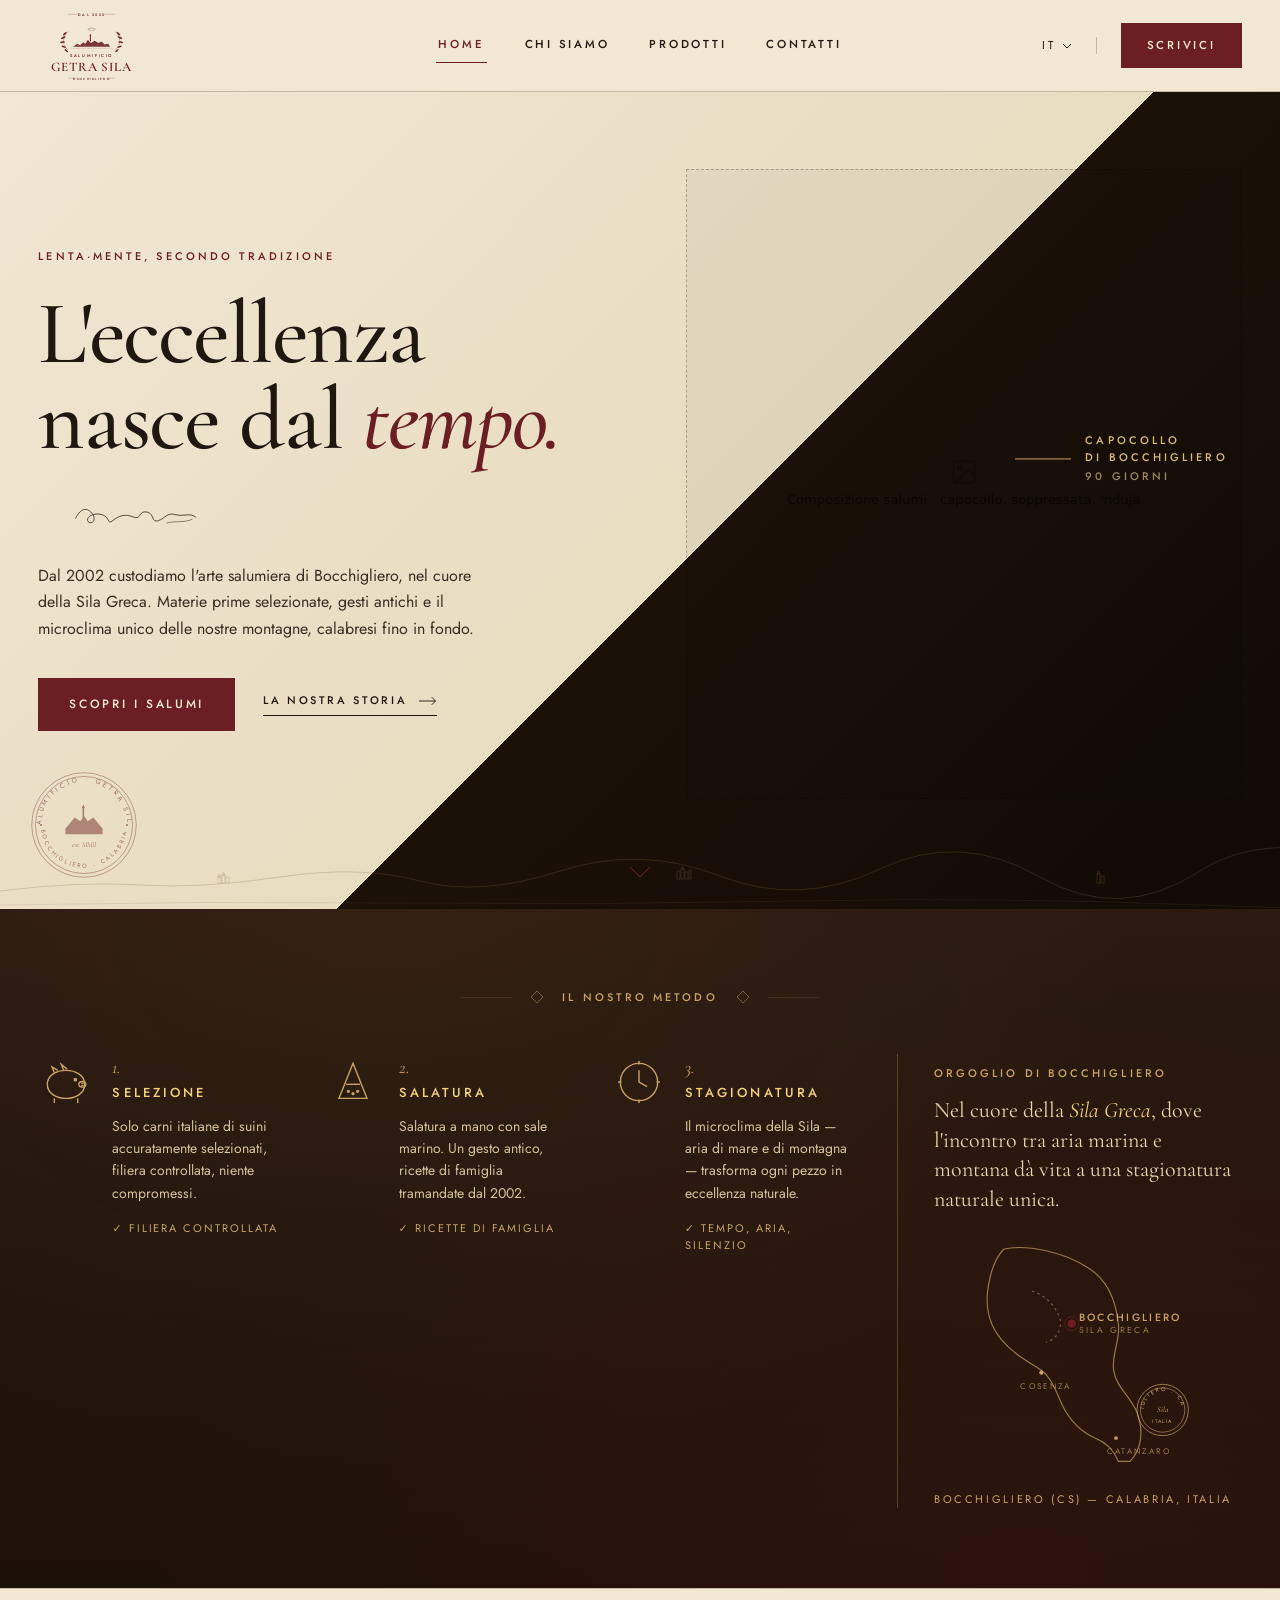
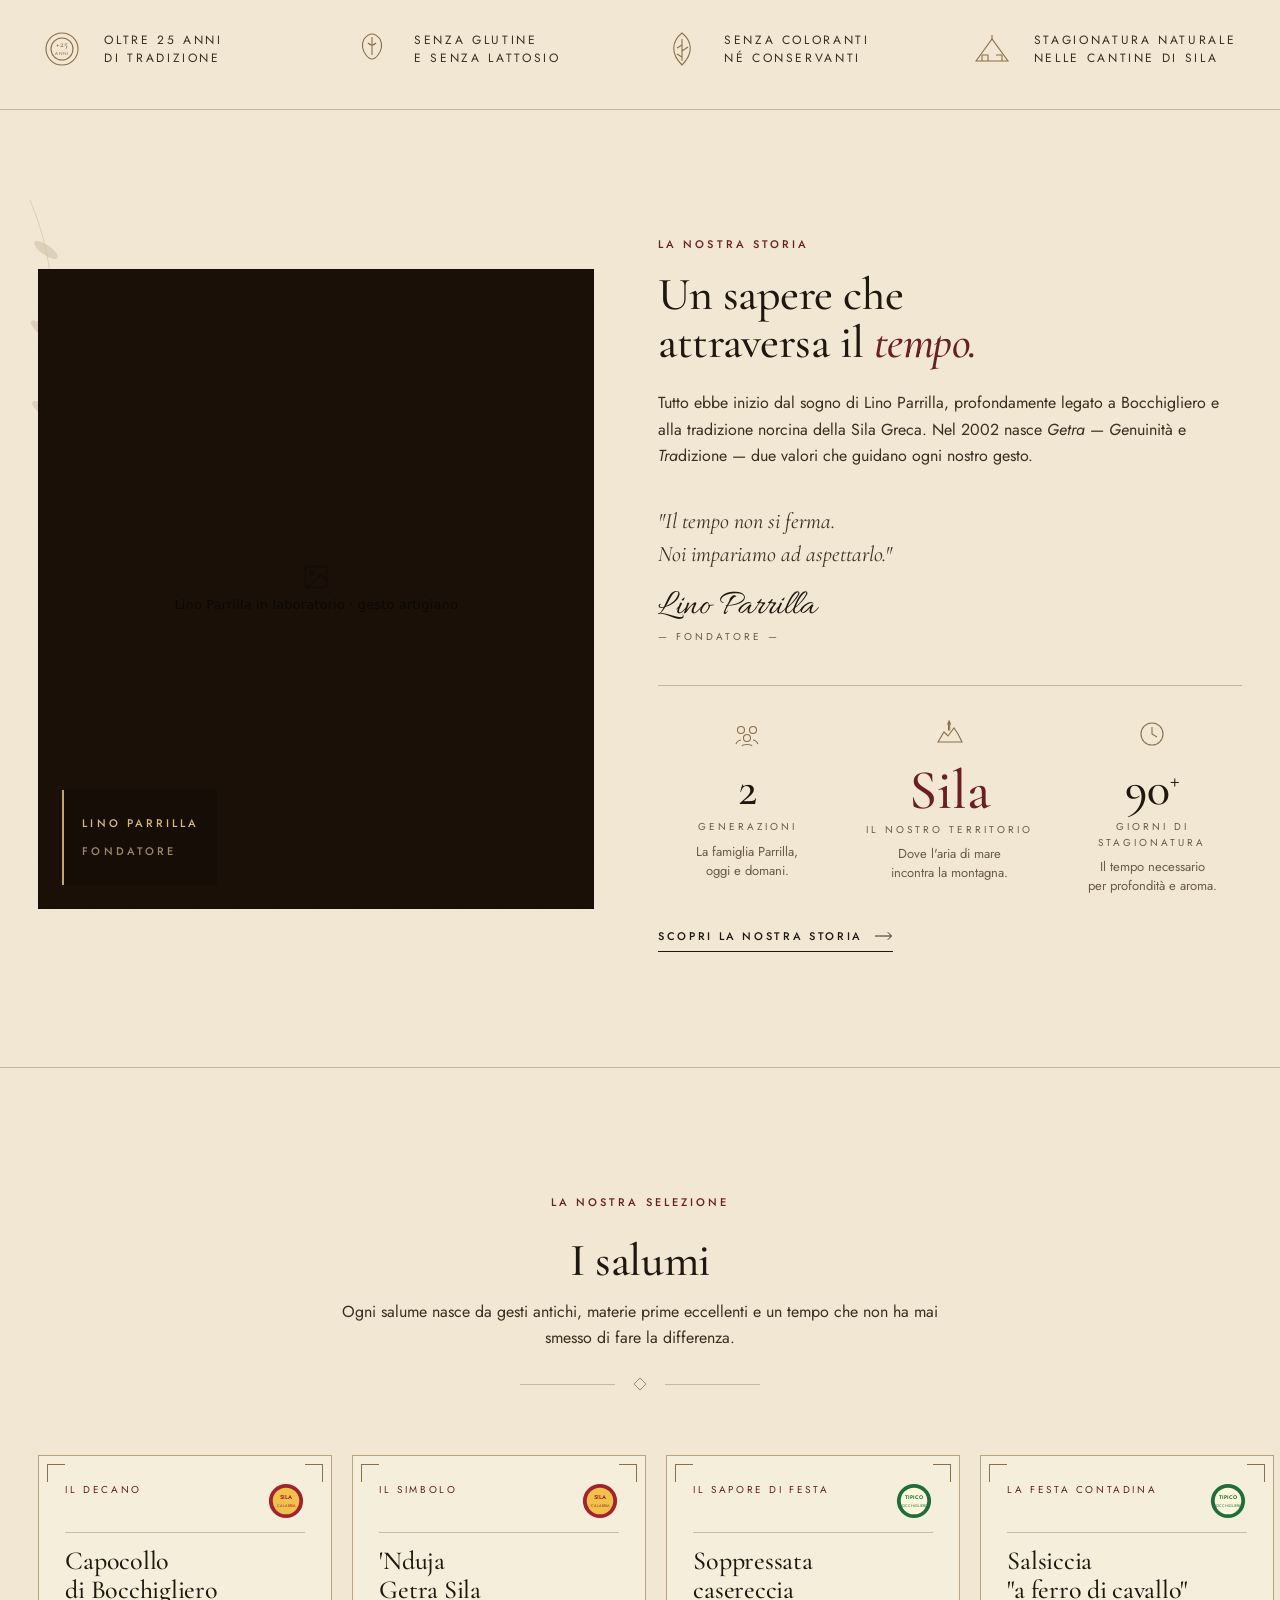
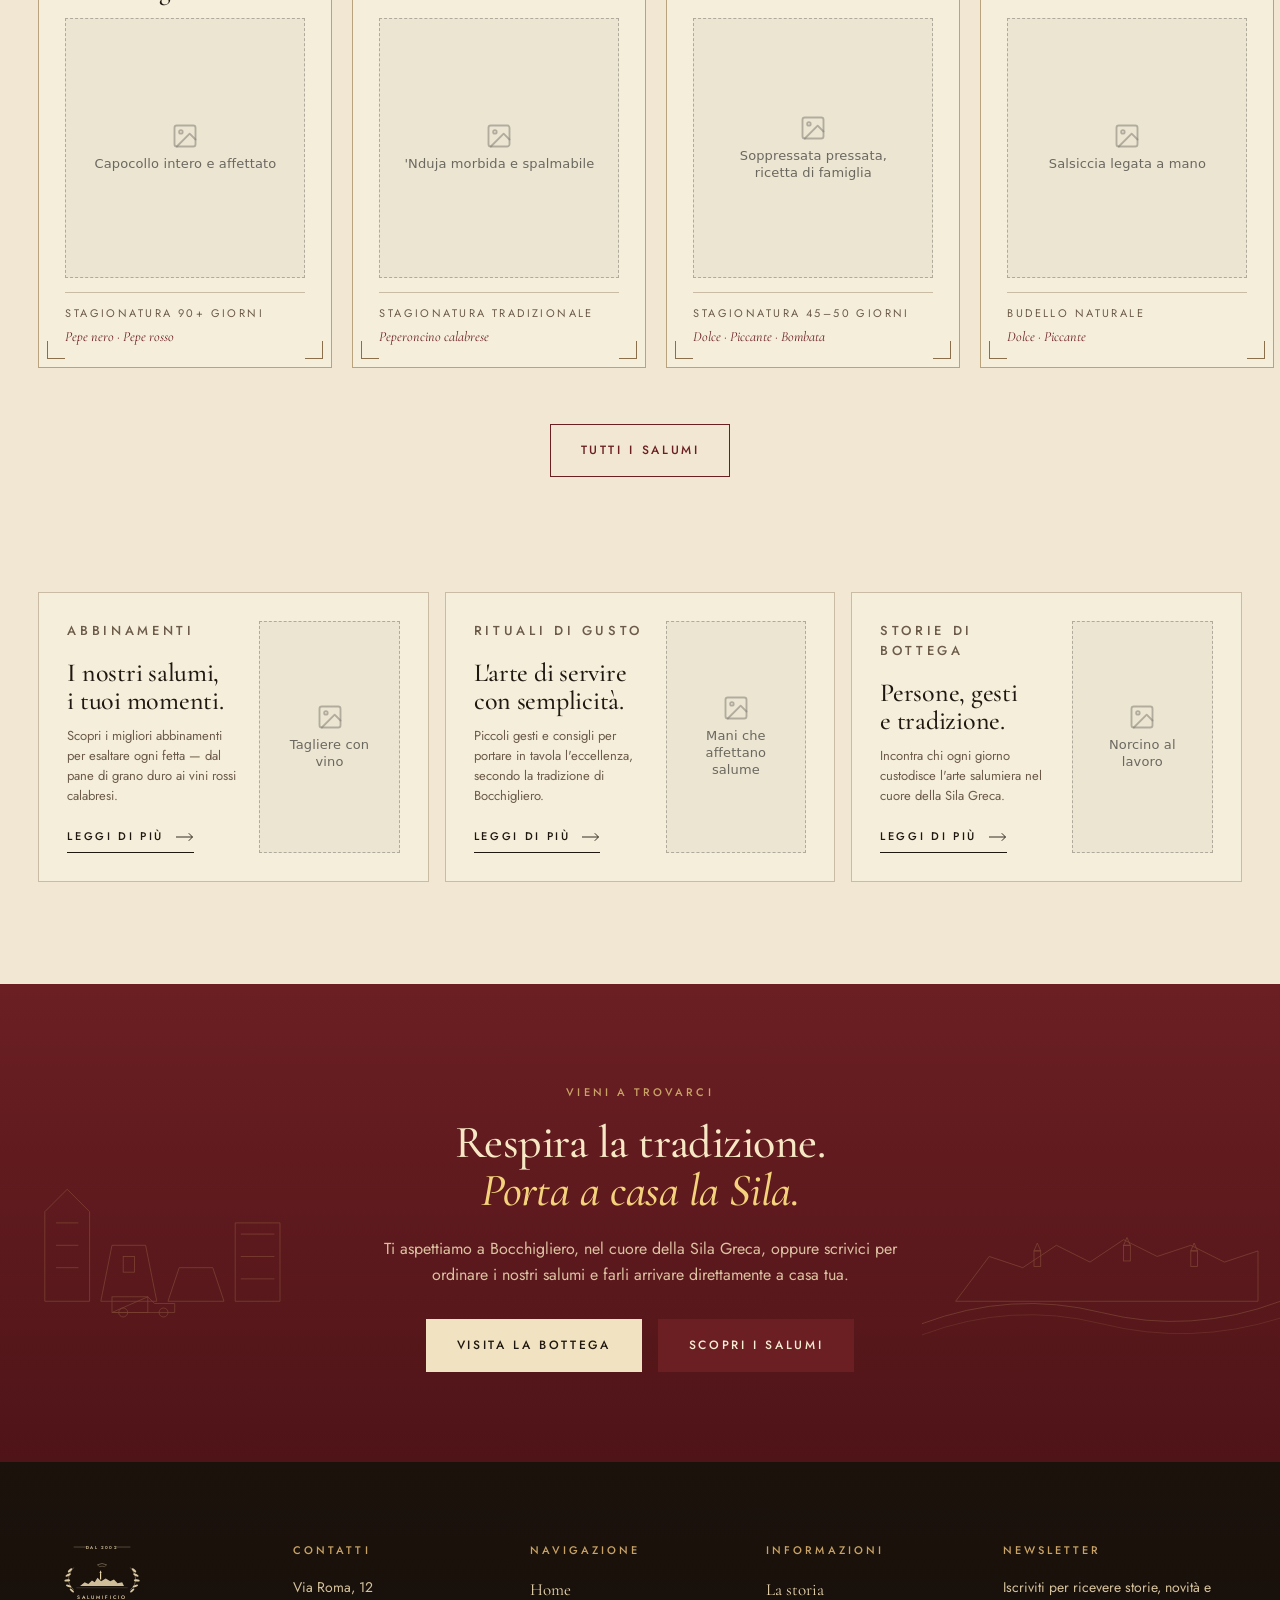
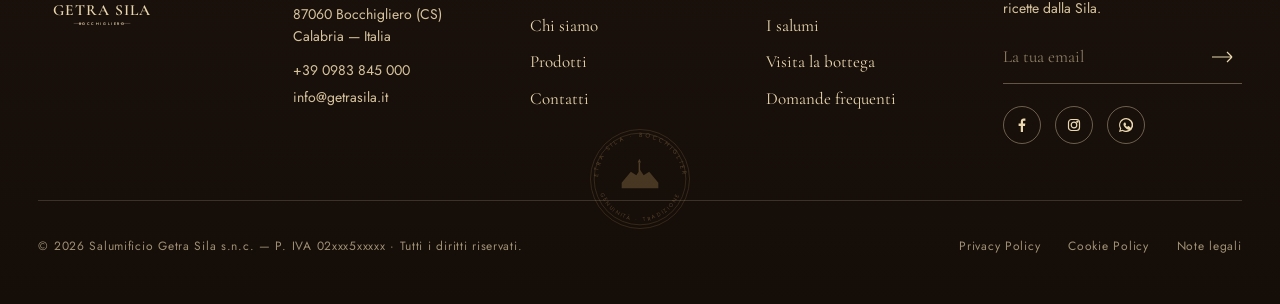
==== commit b9003719: "Refactor product card styles in index.html and prodotti.html; update ornate card design in styles.cs" ====
--- a/index.html
+++ b/index.html
@@ -1119,14 +1119,13 @@
   }
   .prod-card {
     background: var(--bg-cream-soft);
-    border: 1px solid rgba(106, 80, 48, 0.3);
-    padding: 22px 22px 18px;
+    border: 1px solid var(--sepia-soft);
+    padding: 26px 26px 20px;
     position: relative;
     display: flex; flex-direction: column;
     gap: 14px;
   }
-  .prod-card.card--ornate::before,
-  .prod-card.card--ornate::after { width: 14px; height: 14px; }
+  .prod-card.card--ornate::before { --bk-len: 18px; inset: 8px; }
   .prod-card__head {
     display: flex; justify-content: space-between; align-items: flex-start;
     border-bottom: 1px solid var(--sepia-line);
@@ -1151,10 +1150,10 @@
   }
   .prod-card image-slot {
     flex: 1;
-    min-height: 220px;
-    background: var(--bg-cream-warm);
-    --slot-bg: var(--bg-cream-warm);
-    --slot-fg: var(--ink-mute);
+    min-height: 260px;
+    background: transparent;
+    --slot-bg: var(--bg-cream-soft);
+    --slot-fg: var(--ink-faint);
   }
   .prod-card__foot {
     border-top: 1px solid var(--sepia-line);
--- a/styles.css
+++ b/styles.css
@@ -296,15 +296,28 @@
   padding: 28px;
   position: relative;
 }
-.card--ornate::before,
-.card--ornate::after {
+.card--ornate::before {
   content: "";
   position: absolute;
-  width: 12px; height: 12px;
-  border: 1px solid var(--sepia);
-}
-.card--ornate::before { top: 6px; left: 6px; border-right: 0; border-bottom: 0; }
-.card--ornate::after { bottom: 6px; right: 6px; border-left: 0; border-top: 0; }
+  inset: 7px;
+  pointer-events: none;
+  --bk-color: var(--sepia);
+  --bk-len: 16px;
+  background:
+    /* top-left */
+    linear-gradient(var(--bk-color), var(--bk-color)) top left / var(--bk-len) 1px no-repeat,
+    linear-gradient(var(--bk-color), var(--bk-color)) top left / 1px var(--bk-len) no-repeat,
+    /* top-right */
+    linear-gradient(var(--bk-color), var(--bk-color)) top right / var(--bk-len) 1px no-repeat,
+    linear-gradient(var(--bk-color), var(--bk-color)) top right / 1px var(--bk-len) no-repeat,
+    /* bottom-left */
+    linear-gradient(var(--bk-color), var(--bk-color)) bottom left / var(--bk-len) 1px no-repeat,
+    linear-gradient(var(--bk-color), var(--bk-color)) bottom left / 1px var(--bk-len) no-repeat,
+    /* bottom-right */
+    linear-gradient(var(--bk-color), var(--bk-color)) bottom right / var(--bk-len) 1px no-repeat,
+    linear-gradient(var(--bk-color), var(--bk-color)) bottom right / 1px var(--bk-len) no-repeat;
+}
+.card--ornate::after { display: none; }
 
 /* ========== Footer ========== */
 .site-footer {
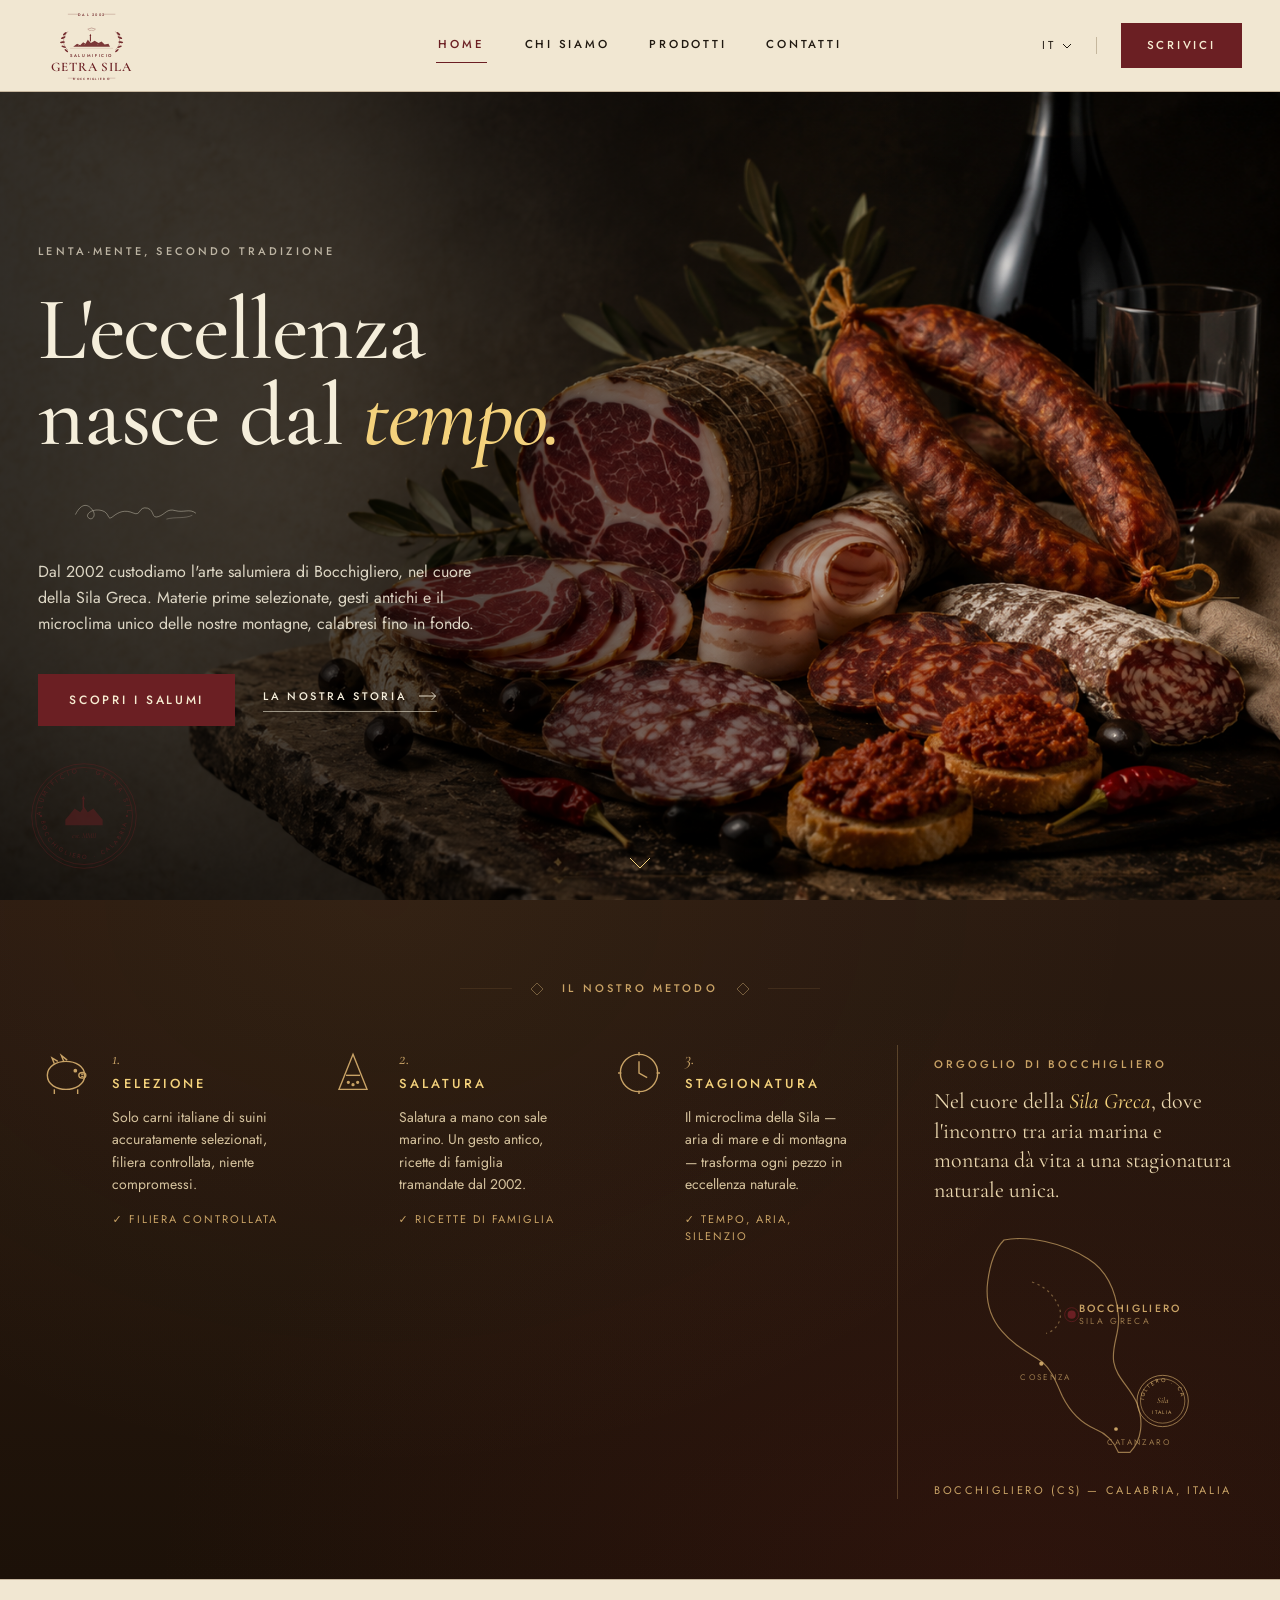
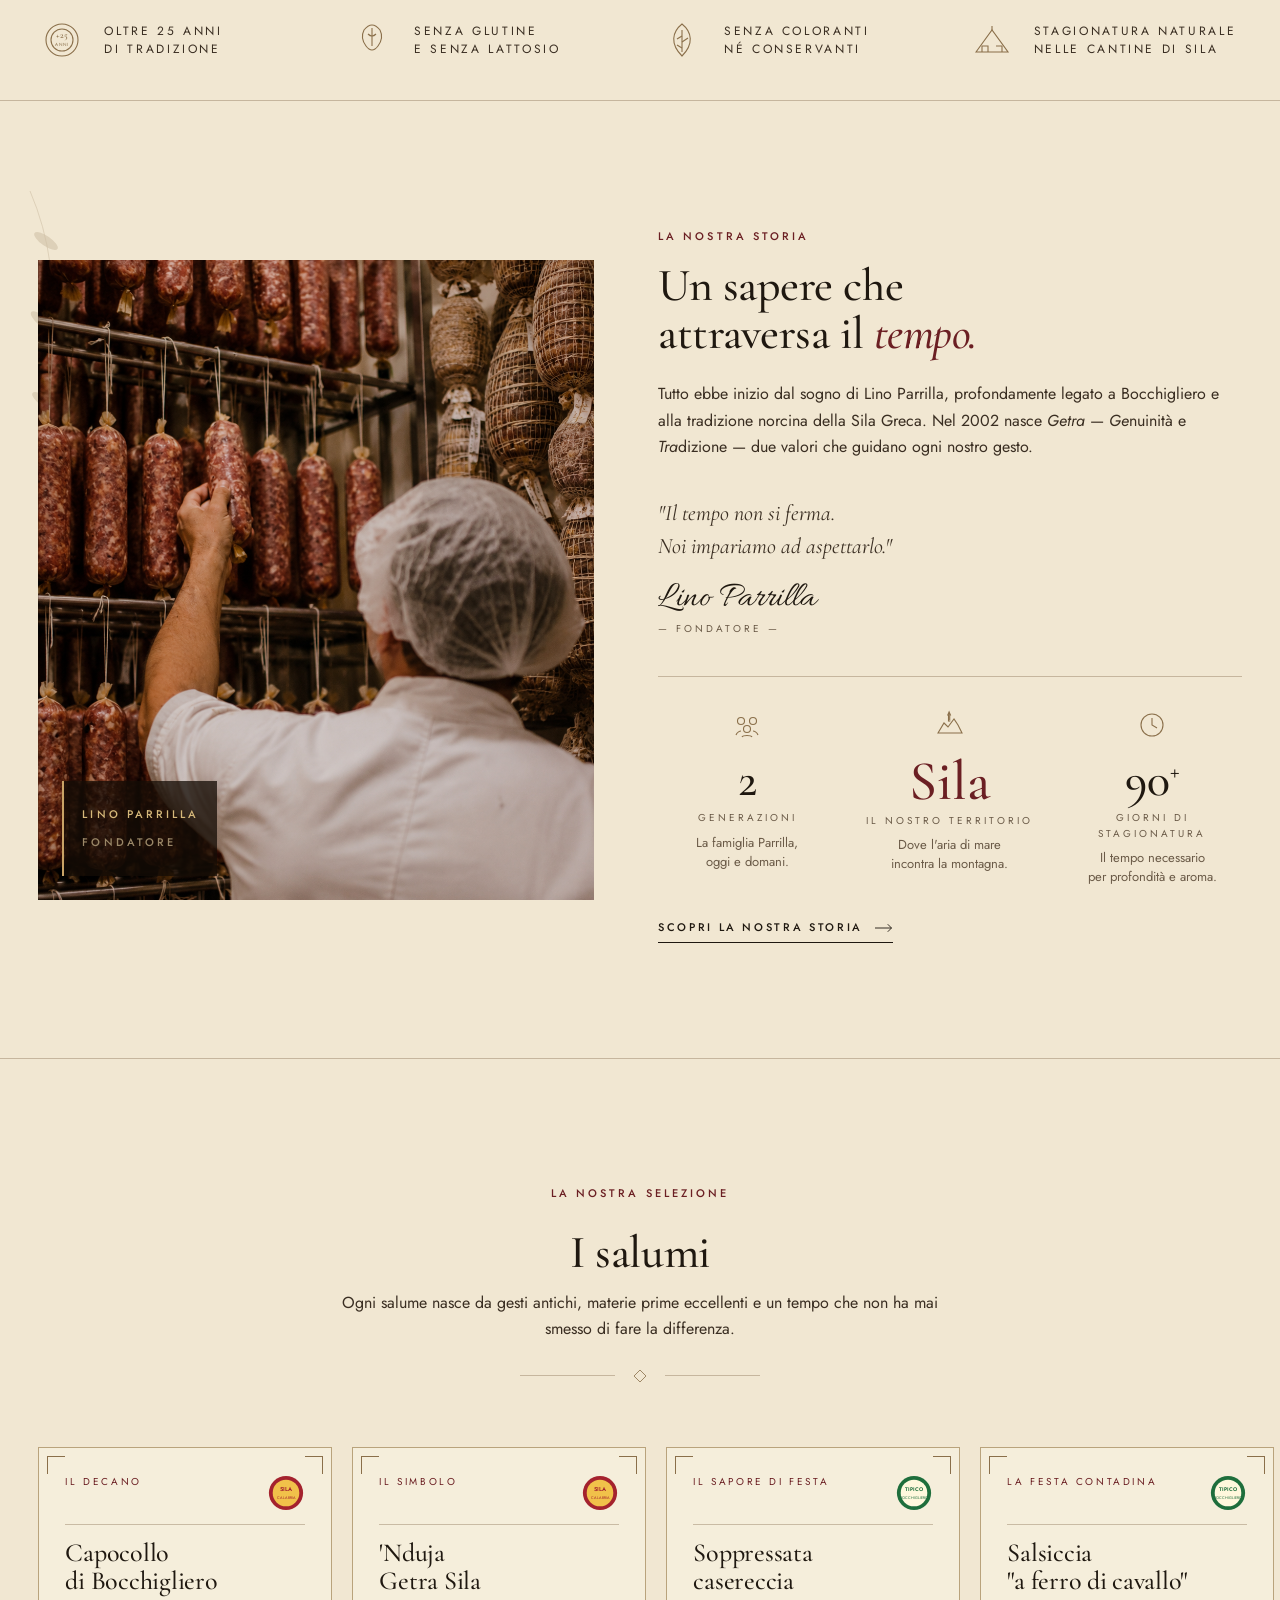
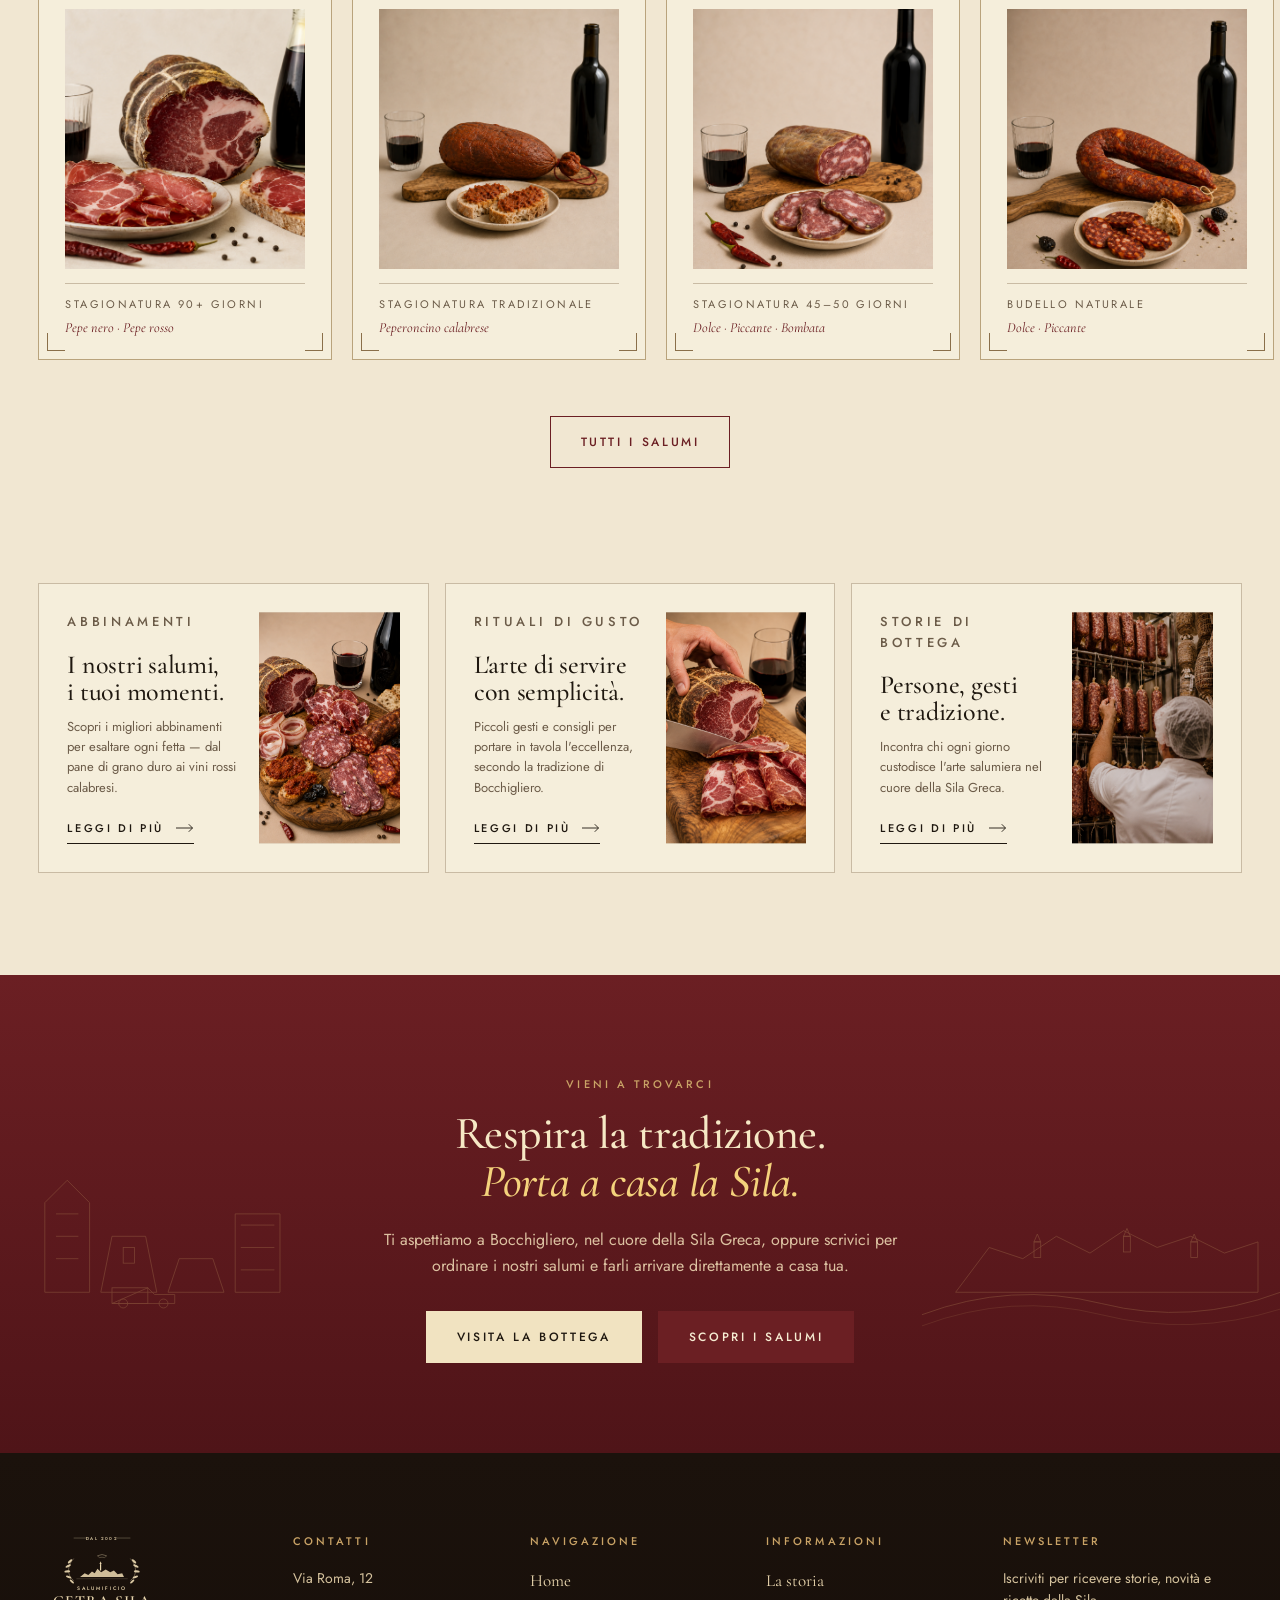
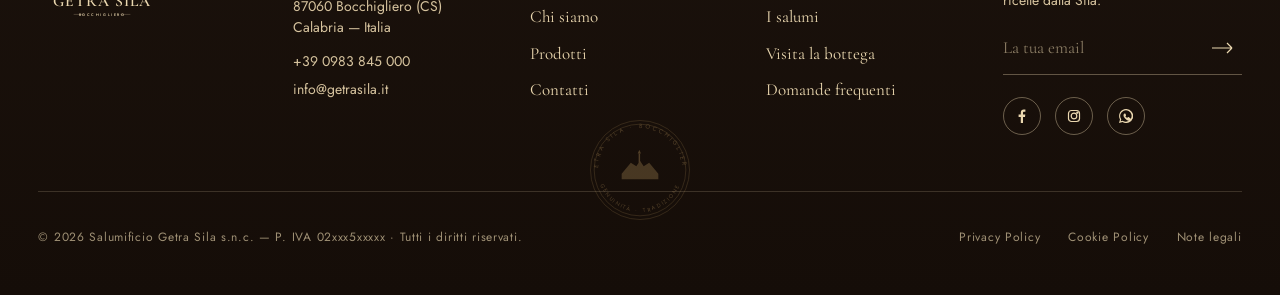
==== commit 057ddcf0: "Update image-slot elements in index.html and prodotti.html to include src attributes for product ima" ====
--- a/index.html
+++ b/index.html
@@ -169,8 +169,8 @@
       </h1>
       <div class="hero__signature">
         <svg viewBox="0 0 220 60" xmlns="http://www.w3.org/2000/svg" aria-hidden="true">
-          <path d="M 6 32 C 16 12, 28 14, 36 28 C 40 38, 30 44, 26 36 C 24 30, 36 22, 50 26 C 64 30, 58 44, 68 36 C 78 28, 88 24, 102 30 C 116 36, 110 18, 126 22 C 138 26, 132 40, 144 36 C 156 32, 158 22, 172 26 C 186 30, 196 22, 206 30" stroke="var(--ink-soft)" stroke-width="1.4" fill="none" stroke-linecap="round"/>
-          <path d="M 158 40 C 172 36, 188 40, 200 34" stroke="var(--ink-soft)" stroke-width="0.9" fill="none" stroke-linecap="round"/>
+          <path d="M 6 32 C 16 12, 28 14, 36 28 C 40 38, 30 44, 26 36 C 24 30, 36 22, 50 26 C 64 30, 58 44, 68 36 C 78 28, 88 24, 102 30 C 116 36, 110 18, 126 22 C 138 26, 132 40, 144 36 C 156 32, 158 22, 172 26 C 186 30, 196 22, 206 30" stroke="currentColor" stroke-width="1.4" fill="none" stroke-linecap="round"/>
+          <path d="M 158 40 C 172 36, 188 40, 200 34" stroke="currentColor" stroke-width="0.9" fill="none" stroke-linecap="round"/>
         </svg>
       </div>
       <p class="lead hero__lead">
@@ -184,19 +184,6 @@
           La nostra storia
           <svg viewBox="0 0 24 12" fill="none"><path d="M0 6h22m0 0L17 1m5 5l-5 5" stroke="currentColor" stroke-width="1.2"/></svg>
         </a>
-      </div>
-    </div>
-
-    <div class="hero__art">
-      <image-slot id="hero-meat" shape="rect" placeholder="Composizione salumi · capocollo, soppressata, 'nduja"></image-slot>
-      <!-- Photo caption with hairline -->
-      <div class="hero__tag">
-        <span class="hero__tag-line"></span>
-        <div>
-          <p class="eyebrow eyebrow--mute" style="margin:0;">Capocollo</p>
-          <p class="eyebrow eyebrow--mute" style="margin:0;">di Bocchigliero</p>
-          <p class="eyebrow eyebrow--mute" style="margin:2px 0 0; color: var(--ink-faint);">90 giorni</p>
-        </div>
       </div>
     </div>
   </div>
@@ -232,38 +219,9 @@
     </svg>
   </div>
 
-  <!-- Landscape line -->
-  <svg class="landscape-line" viewBox="0 0 1440 88" preserveAspectRatio="none" xmlns="http://www.w3.org/2000/svg" style="height: 88px;">
-    <g fill="none" stroke="var(--sepia)" stroke-width="0.7">
-      <path d="M0 70 Q 80 60 140 64 T 280 56 T 420 60 T 560 50 T 720 55 T 880 48 T 1040 56 T 1200 50 T 1440 60"/>
-      <!-- village clusters -->
-      <g transform="translate(220, 50)">
-        <rect x="-2" y="6" width="3" height="6"/>
-        <rect x="2" y="4" width="3" height="8"/>
-        <rect x="6" y="6" width="3" height="6"/>
-        <polygon points="-2,6 -0.5,3 1,6"/>
-        <polygon points="2,4 3.5,1 5,4"/>
-      </g>
-      <g transform="translate(680, 46)">
-        <rect x="-3" y="4" width="3" height="8"/>
-        <rect x="1" y="2" width="3" height="10"/>
-        <rect x="5" y="5" width="3" height="7"/>
-        <rect x="9" y="3" width="2" height="9"/>
-        <polygon points="1,2 2.5,-1 4,2"/>
-      </g>
-      <g transform="translate(1100, 50)">
-        <rect x="-3" y="3" width="3" height="9"/>
-        <rect x="1" y="5" width="3" height="7"/>
-        <polygon points="-3,3 -1.5,0 0,3"/>
-      </g>
-      <!-- foreground line -->
-      <path d="M0 84 Q 200 80 400 82 T 800 80 T 1200 84 T 1440 82" stroke-width="0.5" opacity="0.8"/>
-    </g>
-  </svg>
-
   <!-- bottom center chevron -->
   <div class="hero__scroll">
-    <svg width="22" height="14" viewBox="0 0 22 14" fill="none"><path d="M1 1l10 10L21 1" stroke="var(--wine)" stroke-width="1"/></svg>
+    <svg width="22" height="14" viewBox="0 0 22 14" fill="none"><path d="M1 1l10 10L21 1" stroke="currentColor" stroke-width="1"/></svg>
   </div>
 </section>
 
@@ -446,7 +404,7 @@
 <section class="storia-preview" data-screen-label="Storia preview">
   <div class="storia-preview__inner">
     <div class="storia-preview__art">
-      <image-slot id="storia-preview" shape="rect" placeholder="Lino Parrilla in laboratorio · gesto artigiano"></image-slot>
+      <image-slot id="storia-preview" shape="rect" src="img/prodotti/norcinaro.png" placeholder="Lino Parrilla in laboratorio · gesto artigiano"></image-slot>
       <div class="storia-preview__caption">
         <p class="eyebrow eyebrow--mute">Lino Parrilla</p>
         <p class="eyebrow eyebrow--mute" style="color:var(--ink-faint)">Fondatore</p>
@@ -548,7 +506,7 @@
           </span>
         </div>
         <h3 class="prod-card__title">Capocollo<br/>di Bocchigliero</h3>
-        <image-slot id="prod-capocollo" shape="rect" placeholder="Capocollo intero e affettato"></image-slot>
+        <image-slot id="prod-capocollo" shape="rect" src="img/prodotti/capocollo.png" placeholder="Capocollo intero e affettato"></image-slot>
         <div class="prod-card__foot">
           <p class="prod-card__meta">Stagionatura 90+ giorni</p>
           <p class="prod-card__var">Pepe nero · Pepe rosso</p>
@@ -563,7 +521,7 @@
           </span>
         </div>
         <h3 class="prod-card__title">'Nduja<br/>Getra Sila</h3>
-        <image-slot id="prod-nduja" shape="rect" placeholder="'Nduja morbida e spalmabile"></image-slot>
+        <image-slot id="prod-nduja" shape="rect" src="img/prodotti/nduja.png" placeholder="'Nduja morbida e spalmabile"></image-slot>
         <div class="prod-card__foot">
           <p class="prod-card__meta">Stagionatura tradizionale</p>
           <p class="prod-card__var">Peperoncino calabrese</p>
@@ -578,7 +536,7 @@
           </span>
         </div>
         <h3 class="prod-card__title">Soppressata<br/>casereccia</h3>
-        <image-slot id="prod-soppressata" shape="rect" placeholder="Soppressata pressata, ricetta di famiglia"></image-slot>
+        <image-slot id="prod-soppressata" shape="rect" src="img/prodotti/sopressata-caserecca.png" placeholder="Soppressata pressata, ricetta di famiglia"></image-slot>
         <div class="prod-card__foot">
           <p class="prod-card__meta">Stagionatura 45–50 giorni</p>
           <p class="prod-card__var">Dolce · Piccante · Bombata</p>
@@ -593,7 +551,7 @@
           </span>
         </div>
         <h3 class="prod-card__title">Salsiccia<br/>"a ferro di cavallo"</h3>
-        <image-slot id="prod-salsiccia" shape="rect" placeholder="Salsiccia legata a mano"></image-slot>
+        <image-slot id="prod-salsiccia" shape="rect" src="img/prodotti/salsicce-cavallo.png" placeholder="Salsiccia legata a mano"></image-slot>
         <div class="prod-card__foot">
           <p class="prod-card__meta">Budello naturale</p>
           <p class="prod-card__var">Dolce · Piccante</p>
@@ -619,7 +577,7 @@
           <svg viewBox="0 0 24 12" fill="none"><path d="M0 6h22m0 0L17 1m5 5l-5 5" stroke="currentColor" stroke-width="1.2"/></svg>
         </a>
       </div>
-      <image-slot id="ed-pairing" shape="rect" placeholder="Tagliere con vino"></image-slot>
+      <image-slot id="ed-pairing" shape="rect" src="img/prodotti/tagliere.png" placeholder="Tagliere con vino"></image-slot>
     </article>
     <article class="ed-card">
       <div class="ed-card__copy">
@@ -630,7 +588,7 @@
           <svg viewBox="0 0 24 12" fill="none"><path d="M0 6h22m0 0L17 1m5 5l-5 5" stroke="currentColor" stroke-width="1.2"/></svg>
         </a>
       </div>
-      <image-slot id="ed-serving" shape="rect" placeholder="Mani che affettano salume"></image-slot>
+      <image-slot id="ed-serving" shape="rect" src="img/prodotti/affetato-mano.png" placeholder="Mani che affettano salume"></image-slot>
     </article>
     <article class="ed-card">
       <div class="ed-card__copy">
@@ -641,7 +599,7 @@
           <svg viewBox="0 0 24 12" fill="none"><path d="M0 6h22m0 0L17 1m5 5l-5 5" stroke="currentColor" stroke-width="1.2"/></svg>
         </a>
       </div>
-      <image-slot id="ed-people" shape="rect" placeholder="Norcino al lavoro"></image-slot>
+      <image-slot id="ed-people" shape="rect" src="img/prodotti/norcinaro.png" placeholder="Norcino al lavoro"></image-slot>
     </article>
   </div>
 </section>
@@ -830,21 +788,37 @@
   .hero {
     position: relative;
     min-height: calc(100vh - var(--topbar-h));
-    background: linear-gradient(135deg, var(--bg-cream) 0%, var(--bg-cream-warm) 55%, #1a1108 55%, #110a05 100%);
+    background: url('img/prodotti/hero.png') center right / cover no-repeat;
     overflow: hidden;
     padding-bottom: 110px;
   }
+  .hero::before {
+    content: "";
+    position: absolute;
+    inset: 0;
+    background: linear-gradient(
+      to right,
+      rgba(0, 0, 0, 0.78) 0%,
+      rgba(0, 0, 0, 0.65) 38%,
+      rgba(0, 0, 0, 0.42) 55%,
+      rgba(0, 0, 0, 0.18) 70%,
+      transparent 88%
+    );
+    pointer-events: none;
+    z-index: 1;
+  }
   .hero__inner {
+    position: relative;
+    z-index: 2;
     max-width: var(--maxw);
     margin: 0 auto;
     padding: clamp(40px, 6vw, 80px) var(--gutter) 0;
-    display: grid;
-    grid-template-columns: 1.05fr 1fr;
-    gap: clamp(40px, 5vw, 80px);
+    display: flex;
     align-items: center;
     min-height: calc(100vh - var(--topbar-h) - 110px);
   }
-  .hero__copy { max-width: 540px; }
+  .hero__copy { max-width: min(540px, 52vw); }
+  .hero .eyebrow { color: rgba(241, 231, 210, 0.72); }
   .hero__title {
     font-family: var(--ff-display);
     font-size: var(--fs-display-xl);
@@ -852,49 +826,21 @@
     line-height: 0.96;
     letter-spacing: -0.015em;
     margin-top: 26px;
-    color: var(--ink);
-  }
-  .hero__title em { font-weight: 500; color: var(--wine); font-style: italic; }
-  .hero__signature { margin: 36px 0 28px; }
+    color: #f5eedb;
+  }
+  .hero__title em { font-weight: 500; color: #f4d27c; font-style: italic; }
+  .hero__signature { margin: 36px 0 28px; color: rgba(245, 238, 219, 0.45); }
   .hero__signature svg { width: 200px; height: 36px; display: block; }
-  .hero__lead { max-width: 460px; }
+  .hero__lead { max-width: 460px; color: rgba(245, 238, 219, 0.88); }
+  .hero .link-arrow { color: #f5eedb; border-color: rgba(245, 238, 219, 0.55); }
+  .hero .link-arrow:hover { color: #fff; border-color: #fff; }
   .hero__ctas { display: flex; gap: 28px; align-items: center; margin-top: 36px; flex-wrap: wrap; }
-
-  .hero__art {
-    position: relative;
-    height: 70vh;
-    min-height: 540px;
-    display: flex; align-items: center; justify-content: center;
-  }
-  .hero__art image-slot {
-    width: 100%; height: 100%;
-    --slot-bg: linear-gradient(160deg, #2a1a10, #110a05);
-  }
-  .hero__tag {
-    position: absolute;
-    right: 14px;
-    top: 46%;
-    transform: translateY(-50%);
-    display: flex; align-items: center; gap: 14px;
-    color: var(--gold-soft);
-    pointer-events: none;
-  }
-  .hero__tag-line {
-    width: 56px; height: 1px;
-    background: var(--gold-soft);
-    display: inline-block;
-    flex-shrink: 0;
-  }
-  .hero__tag .eyebrow {
-    color: #d6b87a;
-    white-space: nowrap;
-  }
 
   .hero__scroll {
     position: absolute;
     bottom: 22px; left: 50%; transform: translateX(-50%);
     z-index: 4;
-    color: var(--wine);
+    color: #f4d27c;
   }
 
   /* ===== Method (dark band) ===== */
@@ -1237,9 +1183,20 @@
 
   /* ===== Responsive ===== */
   @media (max-width: 880px) {
-    .hero__inner { grid-template-columns: 1fr; padding-top: 30px; min-height: auto; }
-    .hero__art { height: 60vh; min-height: 400px; }
-    .hero { background: linear-gradient(180deg, var(--bg-cream) 0%, var(--bg-cream-warm) 55%, var(--bg-cream-warm) 100%); }
+    .hero {
+      background-position: 72% center;
+    }
+    .hero::before {
+      background: linear-gradient(
+        to right,
+        rgba(0, 0, 0, 0.82) 0%,
+        rgba(0, 0, 0, 0.68) 52%,
+        rgba(0, 0, 0, 0.38) 78%,
+        transparent 100%
+      );
+    }
+    .hero__inner { padding-top: 30px; min-height: auto; }
+    .hero__copy { max-width: 100%; }
     .method__grid { grid-template-columns: 1fr 1fr; gap: 32px; }
     .territory { grid-column: 1 / -1; border-left: 0; padding-left: 0; border-top: 1px solid rgba(201,163,102,0.3); padding-top: 28px; }
     .strip__inner { grid-template-columns: 1fr 1fr; }
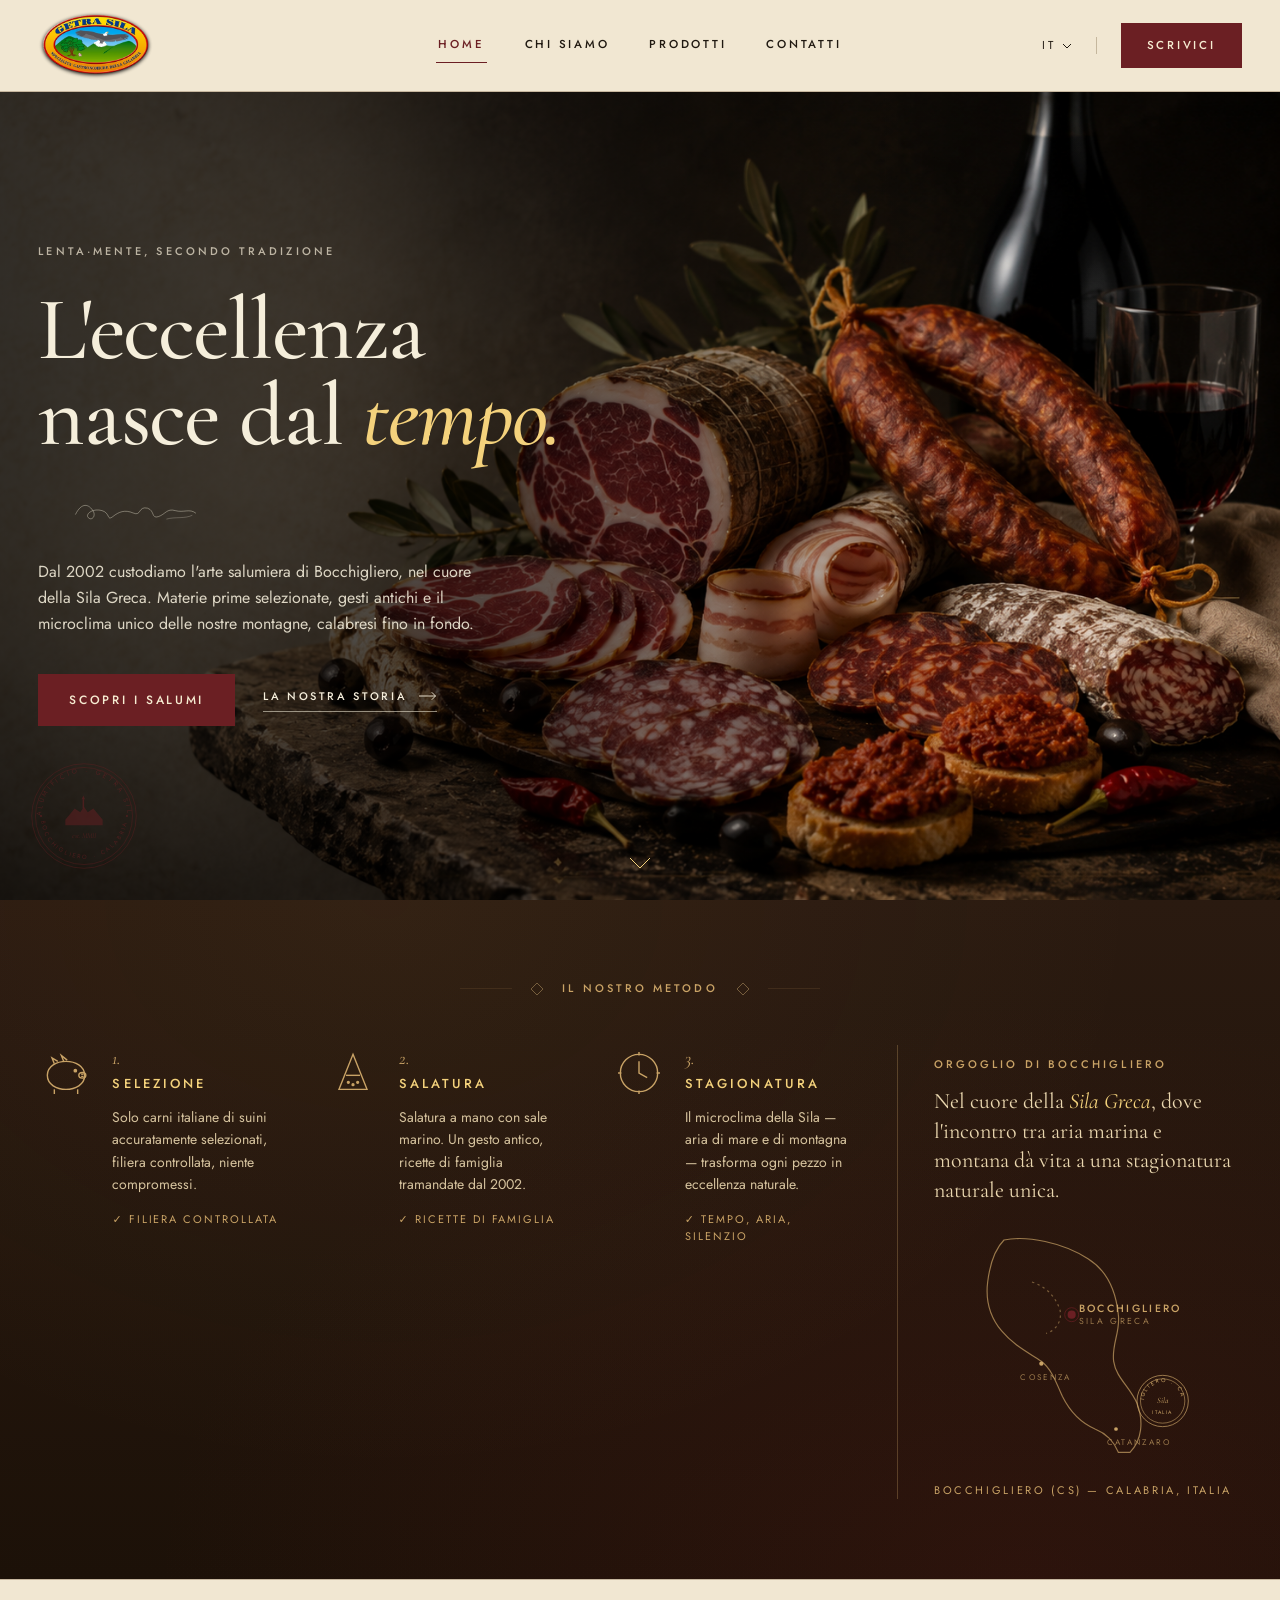
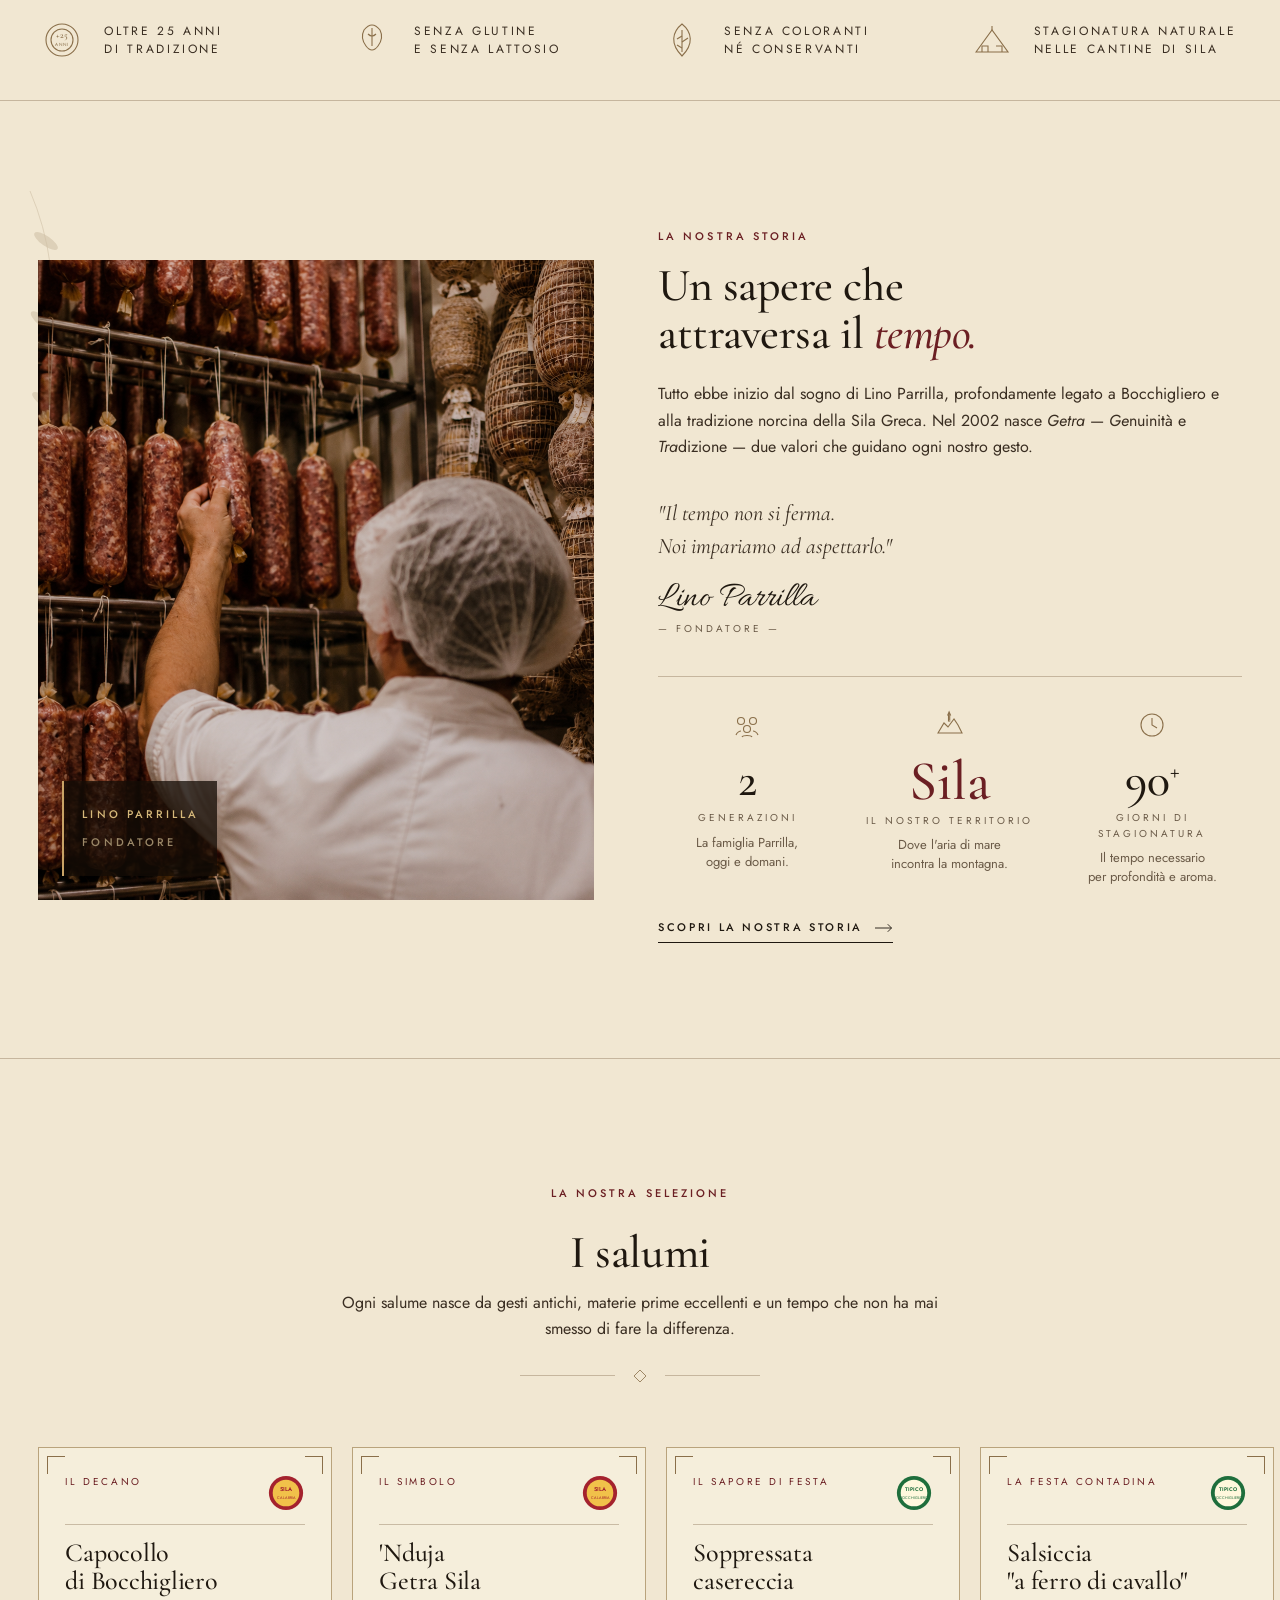
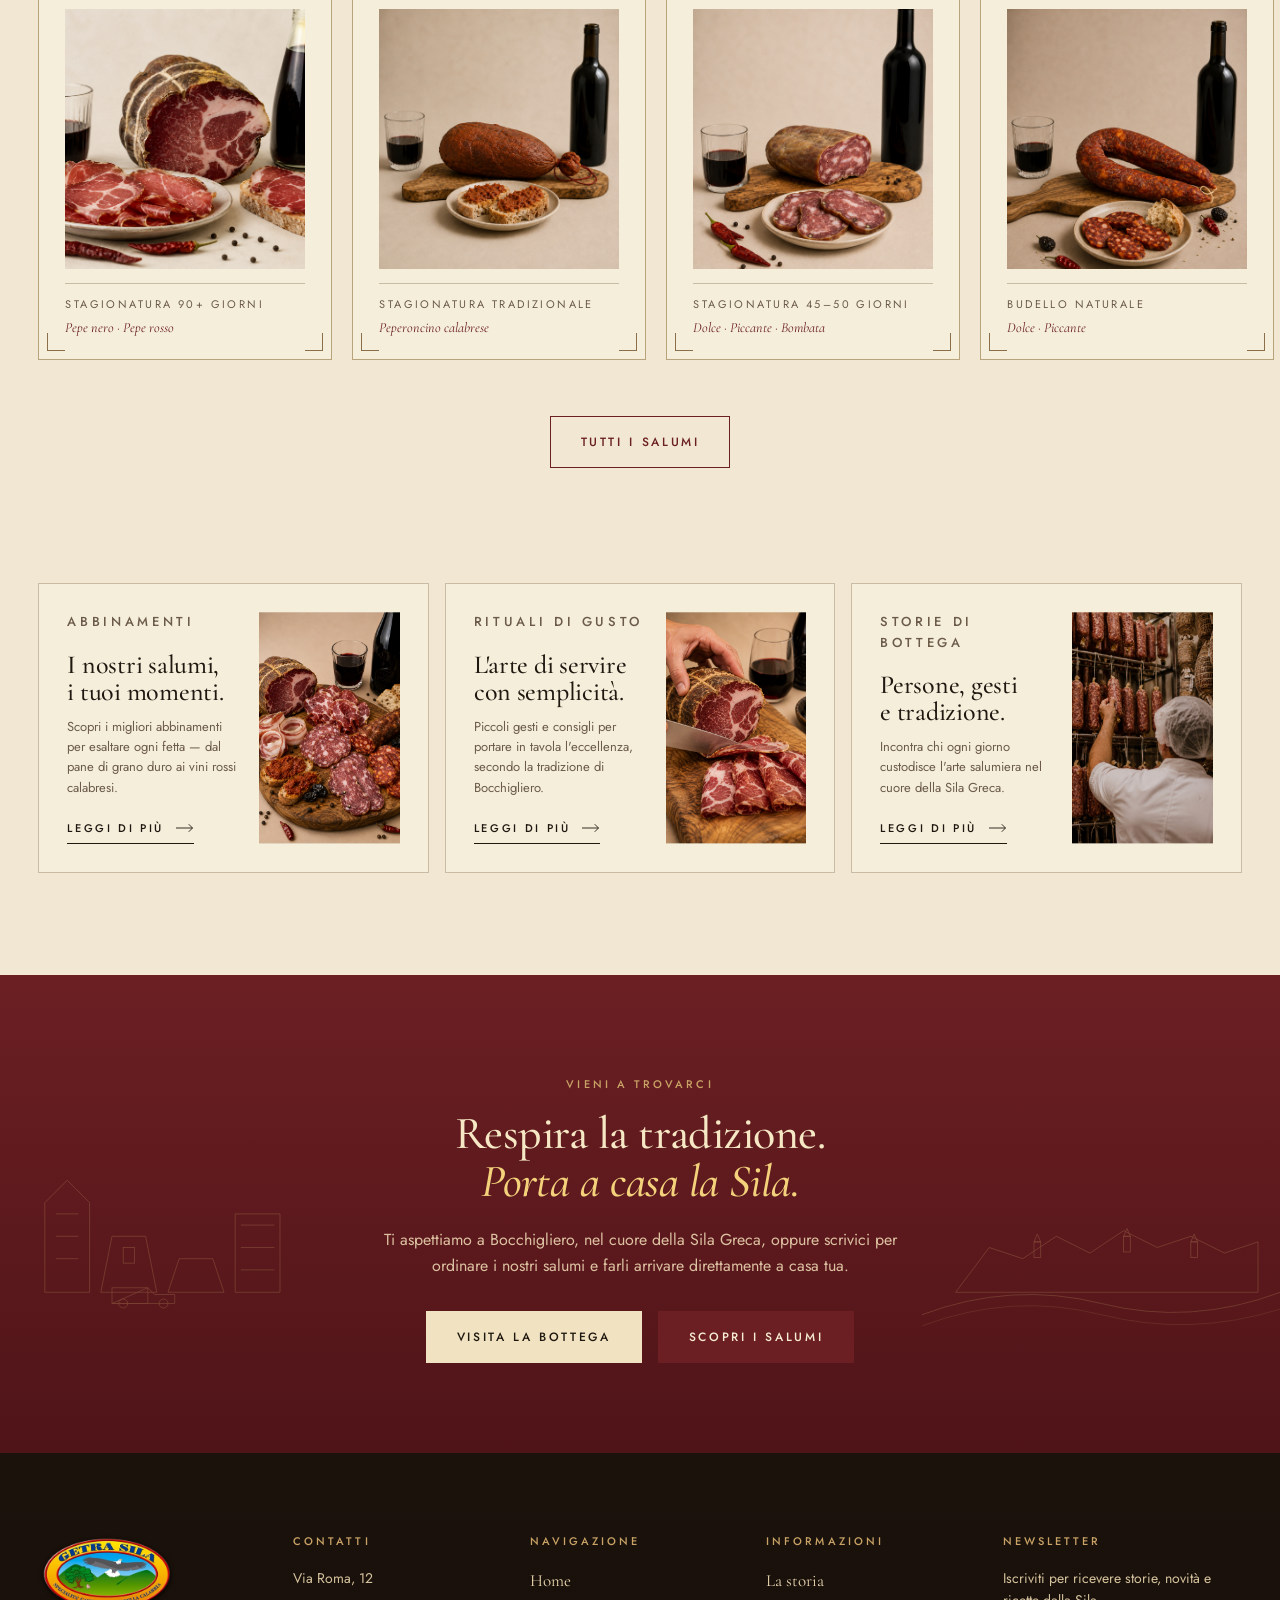
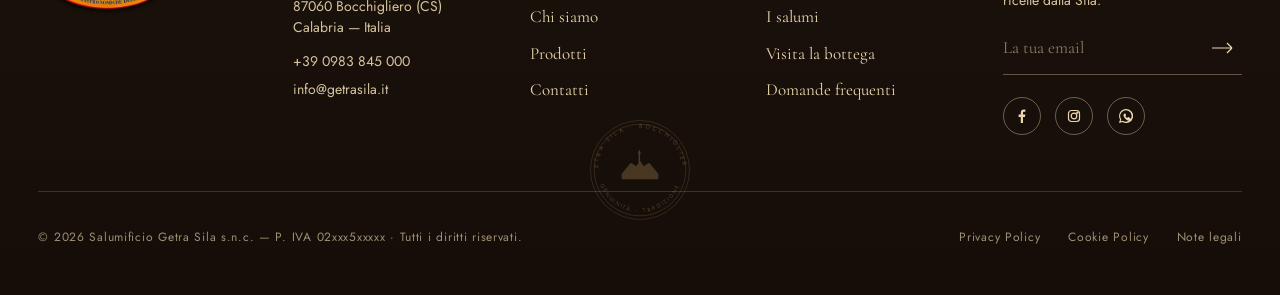
==== commit 1843e45f: "Replace SVG logos with image elements in chi-siamo.html, contatti.html, index.html, and prodotti.htm" ====
--- a/index.html
+++ b/index.html
@@ -54,63 +54,7 @@
 <header class="topbar topbar--cream">
   <div class="topbar__inner">
     <a href="index.html" class="brand" aria-label="Salumificio Getra Sila — Home">
-      <!-- logo SVG -->
-      <svg viewBox="0 0 280 188" xmlns="http://www.w3.org/2000/svg" aria-hidden="true">
-        <g fill="none" stroke="currentColor" style="color: var(--wine);">
-          <!-- DAL 2002 -->
-          <line x1="78" y1="11" x2="108" y2="11" stroke-width="0.6"/>
-          <line x1="172" y1="11" x2="202" y2="11" stroke-width="0.6"/>
-          <text x="140" y="15" text-anchor="middle" font-family="Jost" font-size="9.5" letter-spacing="3.2" fill="currentColor" stroke="none" style="font-weight:500;">DAL 2002</text>
-
-          <!-- Wreath: left branch -->
-          <path d="M 78 56 C 64 70, 62 92, 78 104" stroke-width="0.8"/>
-          <g fill="currentColor" stroke="none" opacity="0.92">
-            <ellipse cx="70" cy="62" rx="6" ry="2.3" transform="rotate(-40 70 62)"/>
-            <ellipse cx="66" cy="72" rx="6.5" ry="2.4" transform="rotate(-25 66 72)"/>
-            <ellipse cx="64" cy="84" rx="6.5" ry="2.4" transform="rotate(-5 64 84)"/>
-            <ellipse cx="67" cy="96" rx="6.2" ry="2.3" transform="rotate(20 67 96)"/>
-            <ellipse cx="74" cy="106" rx="5.8" ry="2.2" transform="rotate(40 74 106)"/>
-          </g>
-          <!-- Wreath: right branch -->
-          <path d="M 202 56 C 216 70, 218 92, 202 104" stroke-width="0.8"/>
-          <g fill="currentColor" stroke="none" opacity="0.92">
-            <ellipse cx="210" cy="62" rx="6" ry="2.3" transform="rotate(40 210 62)"/>
-            <ellipse cx="214" cy="72" rx="6.5" ry="2.4" transform="rotate(25 214 72)"/>
-            <ellipse cx="216" cy="84" rx="6.5" ry="2.4" transform="rotate(5 216 84)"/>
-            <ellipse cx="213" cy="96" rx="6.2" ry="2.3" transform="rotate(-20 213 96)"/>
-            <ellipse cx="206" cy="106" rx="5.8" ry="2.2" transform="rotate(-40 206 106)"/>
-          </g>
-          <!-- Top bow -->
-          <path d="M 130 50 Q 140 44 150 50" stroke-width="0.8"/>
-          <path d="M 130 50 Q 134 56 140 53 Q 146 56 150 50" stroke-width="0.6"/>
-
-          <!-- Hilltop village silhouette -->
-          <g fill="currentColor" stroke="none">
-            <path d="M 92 96 L 102 88 L 110 92 L 118 84 L 124 88 L 130 78 L 138 86 L 148 80 L 158 86 L 166 82 L 174 90 L 184 88 L 188 96 Z" opacity="0.88"/>
-            <!-- church / tower -->
-            <rect x="135.5" y="68" width="2.6" height="14"/>
-            <polygon points="134.5,68 136.8,62 139.1,68"/>
-            <rect x="136.2" y="63.5" width="0.4" height="2"/>
-            <!-- small windows in silhouette -->
-            <rect x="106" y="92" width="1" height="1.6" fill="var(--bg-cream)"/>
-            <rect x="120" y="89" width="1" height="1.6" fill="var(--bg-cream)"/>
-            <rect x="156" y="90" width="1" height="1.6" fill="var(--bg-cream)"/>
-          </g>
-          <!-- ground line -->
-          <line x1="84" y1="100" x2="196" y2="100" stroke-width="0.5" opacity="0.7"/>
-
-          <!-- Salumificio label -->
-          <text x="140" y="124" text-anchor="middle" font-family="Jost" font-size="11" letter-spacing="4.2" fill="currentColor" stroke="none" style="font-weight:500;">SALUMIFICIO</text>
-
-          <!-- GETRA SILA wordmark -->
-          <text x="140" y="160" text-anchor="middle" font-family="Cormorant Garamond" font-weight="600" font-size="34" letter-spacing="2.2" fill="currentColor" stroke="none">GETRA SILA</text>
-
-          <!-- Bocchigliero -->
-          <line x1="78" y1="178" x2="100" y2="178" stroke-width="0.5"/>
-          <line x1="180" y1="178" x2="202" y2="178" stroke-width="0.5"/>
-          <text x="140" y="182" text-anchor="middle" font-family="Jost" font-size="8" letter-spacing="3.4" fill="currentColor" stroke="none" style="font-weight:500;">BOCCHIGLIERO</text>
-        </g>
-      </svg>
+      <img src="img/prodotti/logo-getrasila.png" alt="" width="347" height="214" />
     </a>
 
     <nav class="nav">
@@ -666,43 +610,8 @@
 <footer class="site-footer">
   <div class="footer-grid">
     <div>
-      <a href="index.html" class="brand">
-        <svg viewBox="0 0 280 188" xmlns="http://www.w3.org/2000/svg" aria-hidden="true">
-          <g fill="none" stroke="currentColor" style="color:#ead7af;">
-            <line x1="78" y1="11" x2="108" y2="11" stroke-width="0.6"/>
-            <line x1="172" y1="11" x2="202" y2="11" stroke-width="0.6"/>
-            <text x="140" y="15" text-anchor="middle" font-family="Jost" font-size="9.5" letter-spacing="3.2" fill="currentColor" stroke="none" style="font-weight:500;">DAL 2002</text>
-            <path d="M 78 56 C 64 70, 62 92, 78 104" stroke-width="0.8"/>
-            <g fill="currentColor" stroke="none" opacity="0.92">
-              <ellipse cx="70" cy="62" rx="6" ry="2.3" transform="rotate(-40 70 62)"/>
-              <ellipse cx="66" cy="72" rx="6.5" ry="2.4" transform="rotate(-25 66 72)"/>
-              <ellipse cx="64" cy="84" rx="6.5" ry="2.4" transform="rotate(-5 64 84)"/>
-              <ellipse cx="67" cy="96" rx="6.2" ry="2.3" transform="rotate(20 67 96)"/>
-              <ellipse cx="74" cy="106" rx="5.8" ry="2.2" transform="rotate(40 74 106)"/>
-            </g>
-            <path d="M 202 56 C 216 70, 218 92, 202 104" stroke-width="0.8"/>
-            <g fill="currentColor" stroke="none" opacity="0.92">
-              <ellipse cx="210" cy="62" rx="6" ry="2.3" transform="rotate(40 210 62)"/>
-              <ellipse cx="214" cy="72" rx="6.5" ry="2.4" transform="rotate(25 214 72)"/>
-              <ellipse cx="216" cy="84" rx="6.5" ry="2.4" transform="rotate(5 216 84)"/>
-              <ellipse cx="213" cy="96" rx="6.2" ry="2.3" transform="rotate(-20 213 96)"/>
-              <ellipse cx="206" cy="106" rx="5.8" ry="2.2" transform="rotate(-40 206 106)"/>
-            </g>
-            <path d="M 130 50 Q 140 44 150 50" stroke-width="0.8"/>
-            <path d="M 130 50 Q 134 56 140 53 Q 146 56 150 50" stroke-width="0.6"/>
-            <g fill="currentColor" stroke="none">
-              <path d="M 92 96 L 102 88 L 110 92 L 118 84 L 124 88 L 130 78 L 138 86 L 148 80 L 158 86 L 166 82 L 174 90 L 184 88 L 188 96 Z" opacity="0.88"/>
-              <rect x="135.5" y="68" width="2.6" height="14"/>
-              <polygon points="134.5,68 136.8,62 139.1,68"/>
-            </g>
-            <line x1="84" y1="100" x2="196" y2="100" stroke-width="0.5" opacity="0.7"/>
-            <text x="140" y="124" text-anchor="middle" font-family="Jost" font-size="11" letter-spacing="4.2" fill="currentColor" stroke="none" style="font-weight:500;">SALUMIFICIO</text>
-            <text x="140" y="160" text-anchor="middle" font-family="Cormorant Garamond" font-weight="600" font-size="34" letter-spacing="2.2" fill="currentColor" stroke="none">GETRA SILA</text>
-            <line x1="78" y1="178" x2="100" y2="178" stroke-width="0.5"/>
-            <line x1="180" y1="178" x2="202" y2="178" stroke-width="0.5"/>
-            <text x="140" y="182" text-anchor="middle" font-family="Jost" font-size="8" letter-spacing="3.4" fill="currentColor" stroke="none" style="font-weight:500;">BOCCHIGLIERO</text>
-          </g>
-        </svg>
+      <a href="index.html" class="brand" aria-label="Salumificio Getra Sila — Home">
+        <img src="img/prodotti/logo-getrasila.png" alt="" width="347" height="214" />
       </a>
     </div>
     <div class="footer-col">
@@ -1184,6 +1093,8 @@
   /* ===== Responsive ===== */
   @media (max-width: 880px) {
     .hero {
+      min-height: auto;
+      padding-bottom: 72px;
       background-position: 72% center;
     }
     .hero::before {
@@ -1195,15 +1106,70 @@
         transparent 100%
       );
     }
-    .hero__inner { padding-top: 30px; min-height: auto; }
+    .hero__inner {
+      padding-top: 30px;
+      padding-bottom: 48px;
+      min-height: auto;
+      align-items: flex-end;
+    }
     .hero__copy { max-width: 100%; }
+    .hero__title { font-size: clamp(40px, 10vw, 72px); }
+    .hero__signature { margin: 24px 0 20px; }
+    .hero__signature svg { width: min(200px, 60vw); }
+    .hero__ctas { flex-direction: column; align-items: flex-start; gap: 20px; }
+
+    .method { padding: 56px var(--gutter); }
     .method__grid { grid-template-columns: 1fr 1fr; gap: 32px; }
     .territory { grid-column: 1 / -1; border-left: 0; padding-left: 0; border-top: 1px solid rgba(201,163,102,0.3); padding-top: 28px; }
-    .strip__inner { grid-template-columns: 1fr 1fr; }
-    .storia-preview__inner { grid-template-columns: 1fr; }
-    .storia-preview__art { height: 400px; }
-    .salumi-grid { grid-template-columns: 1fr 1fr; }
-    .editorial__inner { grid-template-columns: 1fr; }
+
+    .storia-preview { padding: clamp(56px, 8vw, 80px) var(--gutter); }
+    .storia-preview__inner { grid-template-columns: 1fr; gap: 32px; }
+    .storia-preview__art { height: min(400px, 55vh); }
+    .storia-stats { grid-template-columns: 1fr; gap: 28px; }
+    .stat__num { font-size: 40px; }
+    .stat__num.script { font-size: 44px; }
+
+    .salumi-preview { padding: clamp(56px, 8vw, 80px) var(--gutter); }
+    .salumi-grid { grid-template-columns: 1fr 1fr; gap: 16px; }
+
+    .editorial { padding: 0 var(--gutter) clamp(56px, 8vw, 80px); }
+    .editorial__inner { grid-template-columns: 1fr; gap: 16px; }
+    .ed-card { grid-template-columns: 1fr; min-height: auto; gap: 16px; padding: 22px; }
+    .ed-card image-slot { min-height: 220px; }
+    .ed-card__copy h3 { font-size: clamp(22px, 5vw, 26px); }
+
+    .quote p:first-child { font-size: clamp(18px, 4.5vw, 22px); }
+    .quote__sig { font-size: clamp(28px, 7vw, 36px); }
+  }
+
+  @media (max-width: 600px) {
+    .hero {
+      background-position: 68% center;
+    }
+    .hero::before {
+      background: linear-gradient(
+        to bottom,
+        rgba(0, 0, 0, 0.78) 0%,
+        rgba(0, 0, 0, 0.62) 55%,
+        rgba(0, 0, 0, 0.35) 100%
+      );
+    }
+    .hero__inner { padding-top: 24px; padding-bottom: 40px; }
+    .hero__lead { font-size: 15px; }
+    .hero__scroll { display: none; }
+
+    .method__grid { grid-template-columns: 1fr; gap: 28px; }
+    .pillar { flex-direction: row; gap: 14px; }
+
+    .storia-preview__art { height: min(320px, 50vh); }
+    .storia-preview__caption { left: 16px; bottom: 16px; padding: 12px 14px; }
+    .salumi-grid { grid-template-columns: 1fr; }
+    .prod-card { padding: 20px 18px 16px; }
+    .prod-card image-slot { min-height: 220px; }
+    .prod-card__title { font-size: clamp(22px, 5.5vw, 26px); }
+
+    .territory__text { font-size: 19px; }
+    .ed-card image-slot { min-height: 200px; }
   }
 </style>
 
--- a/styles.css
+++ b/styles.css
@@ -54,7 +54,7 @@
 /* ========== Reset / base ========== */
 * { box-sizing: border-box; }
 html, body { margin: 0; padding: 0; }
-html { scroll-behavior: smooth; }
+html { scroll-behavior: smooth; overflow-x: hidden; }
 body {
   font-family: var(--ff-body);
   font-size: var(--fs-body);
@@ -64,10 +64,12 @@
   line-height: 1.55;
   -webkit-font-smoothing: antialiased;
   text-rendering: optimizeLegibility;
-}
-
-img { max-width: 100%; display: block; }
-a { color: inherit; text-decoration: none; }
+  overflow-x: hidden;
+}
+
+img { max-width: 100%; display: block; height: auto; }
+a { color: inherit; text-decoration: none; -webkit-tap-highlight-color: transparent; }
+button, .btn, .link-arrow { touch-action: manipulation; }
 
 /* Paper grain — subtle */
 body::before {
@@ -191,7 +193,8 @@
 }
 
 .brand { display: inline-flex; align-items: center; }
-.brand svg { height: 72px; width: auto; }
+.brand img,
+.brand svg { height: 72px; width: auto; display: block; }
 .topbar--dark .brand .b-fill { fill: #ead7af; }
 .topbar--dark .brand .b-stroke { stroke: #ead7af; }
 
@@ -334,6 +337,7 @@
   gap: 56px;
   align-items: flex-start;
 }
+.site-footer .brand img,
 .site-footer .brand svg { height: 86px; }
 .site-footer .brand .b-fill { fill: #ead7af; }
 .site-footer .brand .b-stroke { stroke: #ead7af; }
@@ -606,6 +610,28 @@
   .burger { display: inline-flex; }
   .site-footer .footer-grid { grid-template-columns: 1fr 1fr; gap: 36px; }
   .footer-bottom { flex-direction: column; gap: 14px; text-align: center; }
+  .footer-stamp { display: none; }
+
+  /* Decorative — hide on small screens to avoid overlap */
+  .botanical { display: none !important; }
+  .corner-stamp { width: 72px; height: 72px; opacity: 0.35; }
+  .corner-stamp--bl { bottom: 16px; left: 16px; }
+
+  /* CTA band (shared across pages) */
+  .cta-band { padding: 48px var(--gutter); }
+  .cta-band__art { display: none; }
+  .cta-band__ctas { flex-direction: column; align-items: stretch; gap: 12px; }
+  .cta-band__ctas .btn,
+  .cta-band__ctas .btn--ghost { width: 100%; max-width: 320px; margin: 0 auto; }
+
+  /* Strip (defined in index + prodotti) */
+  .strip { padding: 28px var(--gutter); }
+  .strip__inner { grid-template-columns: 1fr 1fr; gap: 24px; }
+
+  /* Section spacing */
+  .section { padding: clamp(56px, 8vw, 80px) var(--gutter); }
+  .section--tight { padding: clamp(48px, 6vw, 64px) var(--gutter); }
+  .section-head { margin-bottom: 40px; }
 }
 
 @media (max-width: 600px) {
@@ -613,19 +639,29 @@
     --topbar-h: 72px;
     --gutter: 20px;
   }
+  .brand img,
   .brand svg { height: 56px; }
   .strip__inner { grid-template-columns: 1fr 1fr; gap: 22px; }
   .strip__item p { font-size: 11px; letter-spacing: 0.18em; }
   .strip__item svg { width: 40px; height: 40px; flex: 0 0 40px; }
   .site-footer { padding: 56px var(--gutter) 28px; }
   .site-footer .footer-grid { grid-template-columns: 1fr; gap: 28px; text-align: left; }
-  .footer-stamp { display: none; }
   .footer-bottom { font-size: 11px; }
   .footer-bottom .legal { flex-wrap: wrap; justify-content: center; gap: 16px; }
+
+  .corner-stamp { display: none; }
+
+  /* Touch-friendly targets */
+  .btn { min-height: 48px; padding: 14px 24px; }
+  .link-arrow { min-height: 44px; align-items: center; }
+  .mobile-menu__close { top: max(12px, env(safe-area-inset-top)); right: max(12px, env(safe-area-inset-right)); }
 }
 
 @media (max-width: 420px) {
   .strip__inner { grid-template-columns: 1fr; }
+  .brand img,
   .brand svg { height: 48px; }
   .burger { padding: 8px; }
-}
+  .site-footer .brand img,
+  .site-footer .brand svg { height: 64px; }
+}
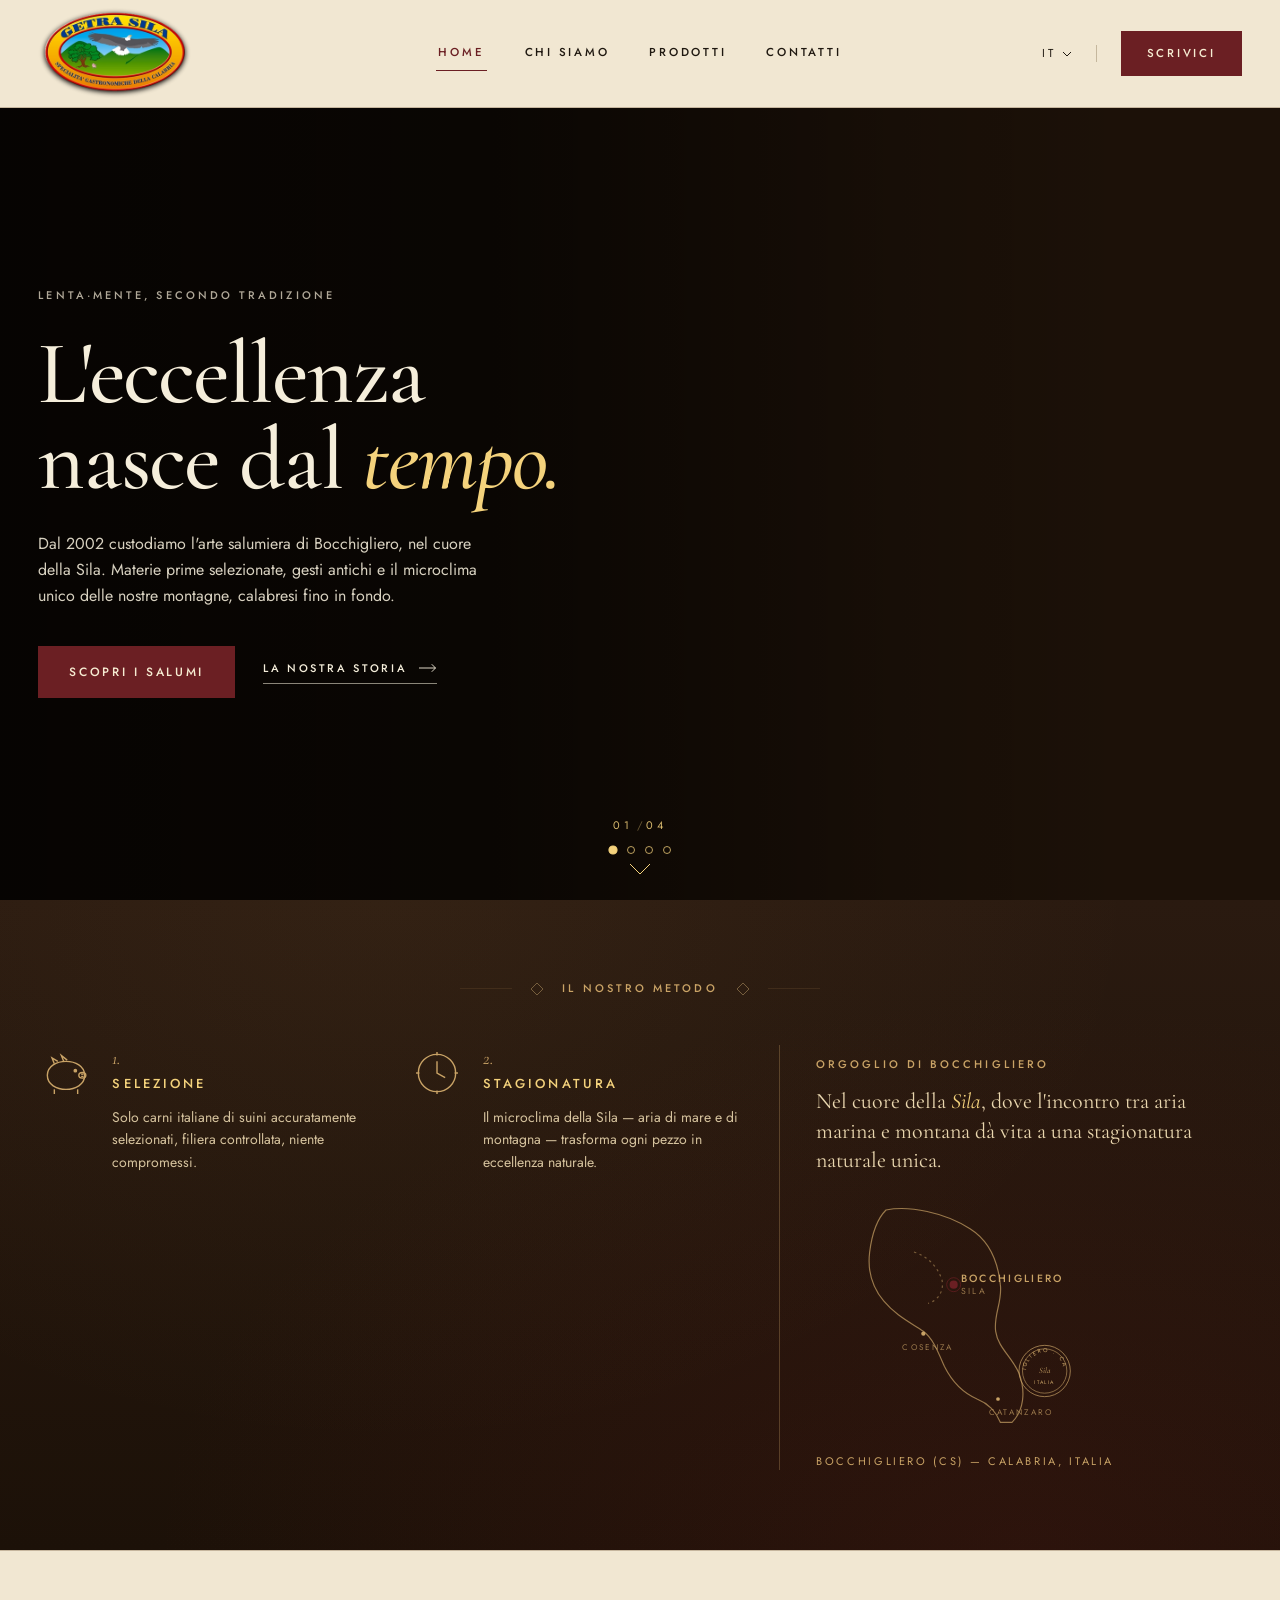
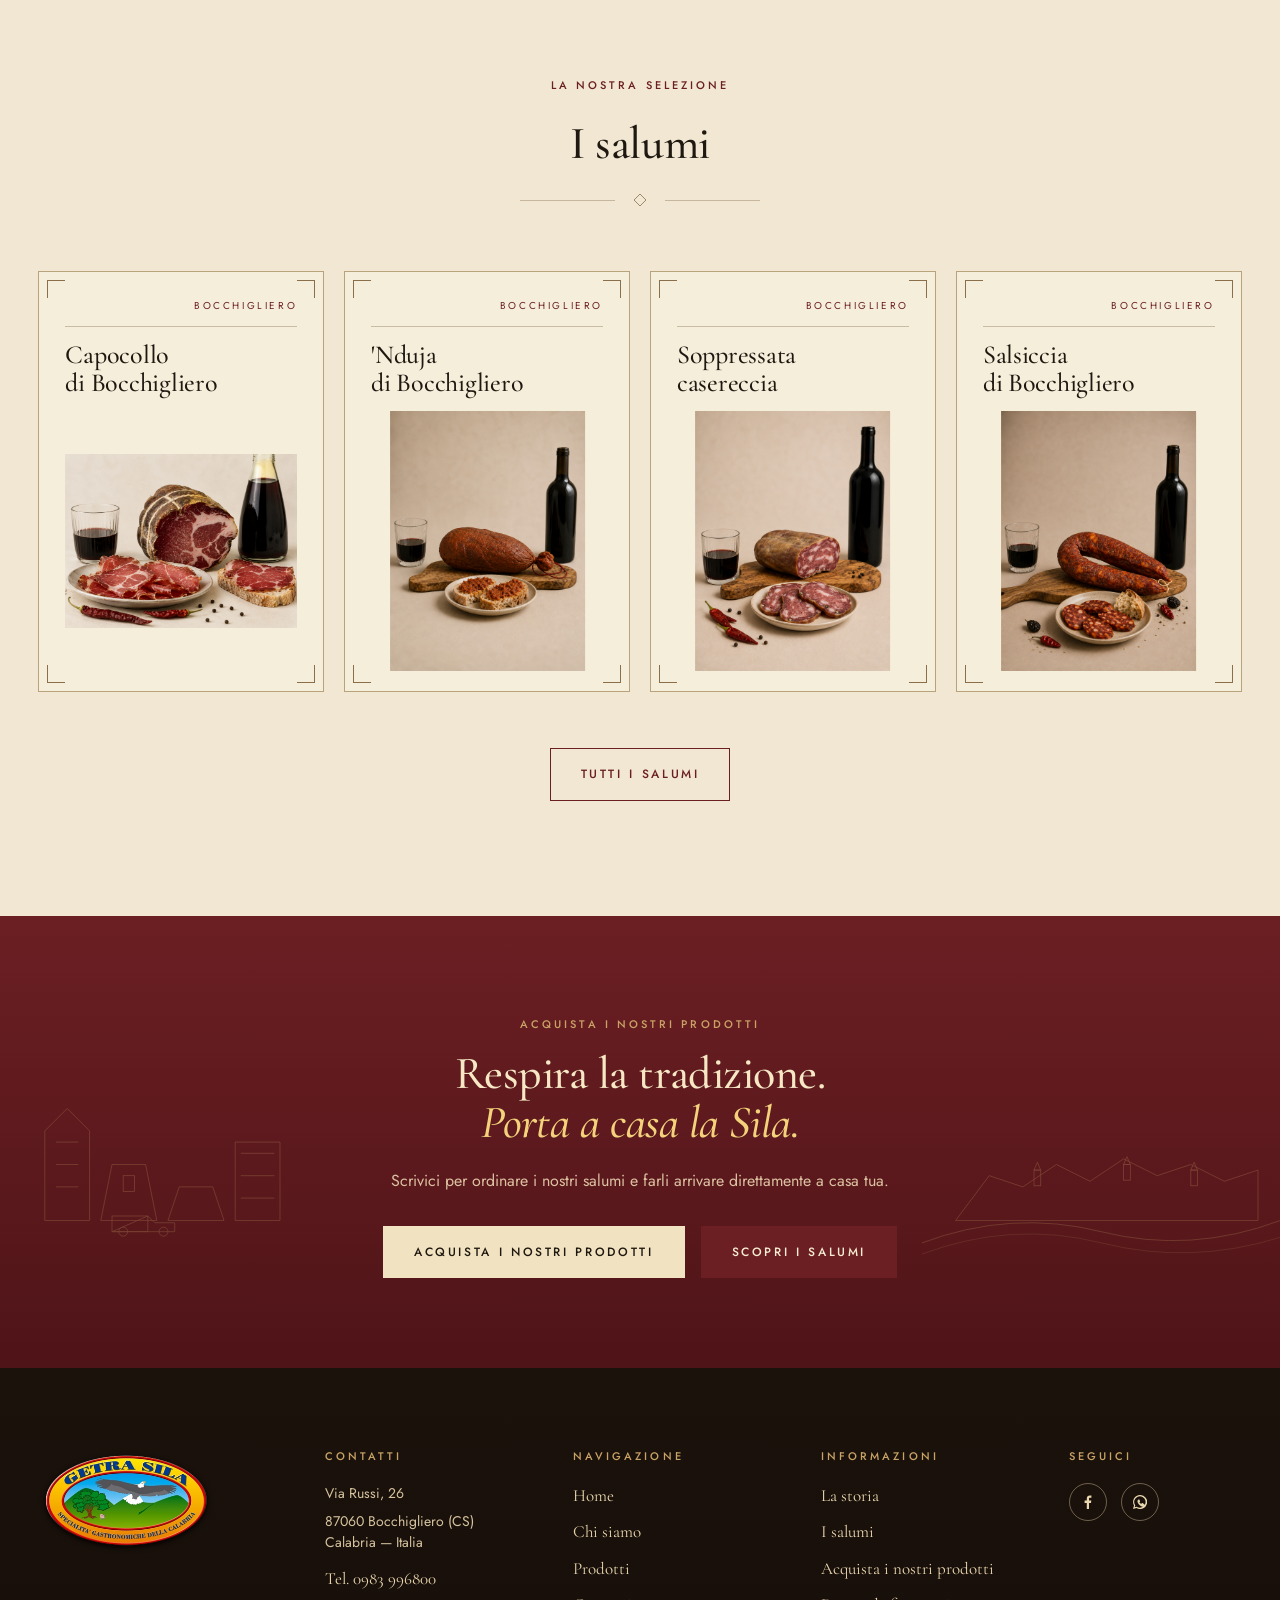
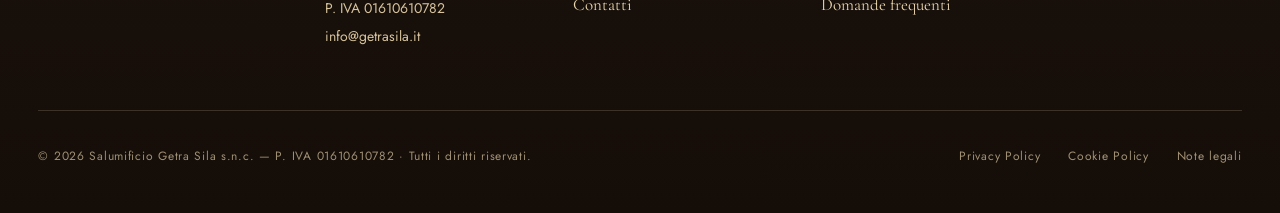
==== commit b7985b89: "Update internal links in HTML files to use relative paths instead of absolute paths for improved nav" ====
--- a/index.html
+++ b/index.html
@@ -94,8 +94,7 @@
     <p class="mobile-menu__addr">Bocchigliero (CS)<br/>Calabria — Italia</p>
     <div class="mobile-menu__socials">
       <a href="#" aria-label="Facebook"><svg width="14" height="14" viewBox="0 0 14 14" fill="currentColor"><path d="M8 14V8h2l.3-2.4H8V4c0-.7.2-1.2 1.2-1.2H10.4V.6C10.2.6 9.5.5 8.7.5c-1.7 0-2.9 1-2.9 3v2H3.6V8h2.2v6H8z"/></svg></a>
-      <a href="#" aria-label="Instagram"><svg width="14" height="14" viewBox="0 0 14 14" fill="none" stroke="currentColor" stroke-width="1.2"><rect x="1.5" y="1.5" width="11" height="11" rx="3"/><circle cx="7" cy="7" r="2.8"/><circle cx="10.4" cy="3.6" r="0.6" fill="currentColor"/></svg></a>
-      <a href="#" aria-label="WhatsApp"><svg width="14" height="14" viewBox="0 0 14 14" fill="currentColor"><path d="M7 0a7 7 0 00-6 10.5L0 14l3.6-1A7 7 0 107 0zm0 12.7a5.7 5.7 0 01-3-.8l-.2-.1-2.1.5.6-2-.2-.2A5.7 5.7 0 117 12.7zm3.3-4.3l-.8-.4c-.2-.1-.4-.2-.5 0-.2.2-.6.7-.7.8 0 .1-.1.1-.3 0-.6-.3-1.1-.6-1.5-1.3-.1-.2 0-.3.1-.4 0-.1.2-.3.3-.4 0-.1 0-.2.1-.3 0-.1 0-.2 0-.3l-.5-1.2c-.2-.3-.3-.3-.4-.3h-.4c-.1 0-.3 0-.5.2-.2.2-.7.7-.7 1.6 0 1 .7 1.9.8 2 .1.2 1.4 2.2 3.4 3 1.6.6 1.9.5 2.3.5.3 0 1-.4 1.2-.8.1-.4.1-.8.1-.8 0-.1-.2-.1-.4-.2z"/></svg></a>
+      <a href="https://wa.me/393452689712" target="_blank" rel="noopener noreferrer" aria-label="WhatsApp"><svg width="14" height="14" viewBox="0 0 14 14" fill="currentColor"><path d="M7 0a7 7 0 00-6 10.5L0 14l3.6-1A7 7 0 107 0zm0 12.7a5.7 5.7 0 01-3-.8l-.2-.1-2.1.5.6-2-.2-.2A5.7 5.7 0 117 12.7zm3.3-4.3l-.8-.4c-.2-.1-.4-.2-.5 0-.2.2-.6.7-.7.8 0 .1-.1.1-.3 0-.6-.3-1.1-.6-1.5-1.3-.1-.2 0-.3.1-.4 0-.1.2-.3.3-.4 0-.1 0-.2.1-.3 0-.1 0-.2 0-.3l-.5-1.2c-.2-.3-.3-.3-.4-.3h-.4c-.1 0-.3 0-.5.2-.2.2-.7.7-.7 1.6 0 1 .7 1.9.8 2 .1.2 1.4 2.2 3.4 3 1.6.6 1.9.5 2.3.5.3 0 1-.4 1.2-.8.1-.4.1-.8.1-.8 0-.1-.2-.1-.4-.2z"/></svg></a>
     </div>
   </div>
 </div>
@@ -103,7 +102,13 @@
 <main>
 
 <!-- ========== HERO ========== -->
-<section class="hero" data-screen-label="Hero">
+<section class="hero" data-screen-label="Hero" data-hero-slider>
+  <div class="hero__slides" aria-hidden="true">
+    <div class="hero__slide is-active" style="background-image:url('img/hero/slide-1.png')"></div>
+    <div class="hero__slide" style="background-image:url('img/prodotti/affetato-mano.png')"></div>
+    <div class="hero__slide" style="background-image:url('img/prodotti/capocollo.png')"></div>
+    <div class="hero__slide" style="background-image:url('img/prodotti/salsiccia-bocchigliero.png')"></div>
+  </div>
   <div class="hero__inner">
     <div class="hero__copy">
       <p class="eyebrow">Lenta·mente, secondo tradizione</p>
@@ -111,15 +116,9 @@
         L'eccellenza<br/>
         nasce dal <em>tempo.</em>
       </h1>
-      <div class="hero__signature">
-        <svg viewBox="0 0 220 60" xmlns="http://www.w3.org/2000/svg" aria-hidden="true">
-          <path d="M 6 32 C 16 12, 28 14, 36 28 C 40 38, 30 44, 26 36 C 24 30, 36 22, 50 26 C 64 30, 58 44, 68 36 C 78 28, 88 24, 102 30 C 116 36, 110 18, 126 22 C 138 26, 132 40, 144 36 C 156 32, 158 22, 172 26 C 186 30, 196 22, 206 30" stroke="currentColor" stroke-width="1.4" fill="none" stroke-linecap="round"/>
-          <path d="M 158 40 C 172 36, 188 40, 200 34" stroke="currentColor" stroke-width="0.9" fill="none" stroke-linecap="round"/>
-        </svg>
-      </div>
       <p class="lead hero__lead">
         Dal 2002 custodiamo l'arte salumiera di Bocchigliero, nel cuore
-        della Sila Greca. Materie prime selezionate, gesti antichi e il
+        della Sila. Materie prime selezionate, gesti antichi e il
         microclima unico delle nostre montagne, calabresi fino in fondo.
       </p>
       <div class="hero__ctas">
@@ -132,35 +131,14 @@
     </div>
   </div>
 
-  <!-- Corner stamp -->
-  <div class="corner-stamp corner-stamp--bl">
-    <svg viewBox="0 0 120 120" xmlns="http://www.w3.org/2000/svg">
-      <g fill="none" stroke="var(--wine)" stroke-width="0.7" opacity="0.55">
-        <circle cx="60" cy="60" r="56"/>
-        <circle cx="60" cy="60" r="52"/>
-        <!-- Curved upper text -->
-        <defs>
-          <path id="stamp-top" d="M 14 60 A 46 46 0 0 1 106 60" fill="none"/>
-          <path id="stamp-bot" d="M 14 60 A 46 46 0 0 0 106 60" fill="none"/>
-        </defs>
-        <text font-family="Jost" font-size="7.2" letter-spacing="3" fill="var(--wine)" stroke="none">
-          <textPath href="#stamp-top" startOffset="50%" text-anchor="middle">SALUMIFICIO · GETRA SILA</textPath>
-        </text>
-        <text font-family="Jost" font-size="6.4" letter-spacing="2.4" fill="var(--wine)" stroke="none">
-          <textPath href="#stamp-bot" startOffset="50%" text-anchor="middle">BOCCHIGLIERO · CALABRIA</textPath>
-        </text>
-        <!-- tiny dots either side -->
-        <circle cx="14" cy="60" r="1.2" fill="var(--wine)" stroke="none"/>
-        <circle cx="106" cy="60" r="1.2" fill="var(--wine)" stroke="none"/>
-        <!-- center icon -->
-        <g fill="var(--wine)" stroke="none">
-          <path d="M 40 64 L 50 52 L 56 56 L 60 50 L 64 56 L 70 52 L 80 64 L 80 70 L 40 70 Z" opacity="0.85"/>
-          <rect x="58.5" y="42" width="1.6" height="10"/>
-          <polygon points="57.5,42 59.3,38 61.1,42"/>
-        </g>
-        <text x="60" y="84" text-anchor="middle" font-family="Cormorant Garamond" font-style="italic" font-size="8" fill="var(--wine)" stroke="none">est. MMII</text>
-      </g>
-    </svg>
+  <div class="hero__pager">
+    <p class="hero__counter" aria-live="polite"><span data-hero-current>01</span><span class="hero__counter-sep">/</span><span>04</span></p>
+    <div class="hero__dots" role="tablist" aria-label="Foto hero">
+      <button type="button" class="hero__dot is-active" aria-label="Foto 1" aria-selected="true"></button>
+      <button type="button" class="hero__dot" aria-label="Foto 2" aria-selected="false"></button>
+      <button type="button" class="hero__dot" aria-label="Foto 3" aria-selected="false"></button>
+      <button type="button" class="hero__dot" aria-label="Foto 4" aria-selected="false"></button>
+    </div>
   </div>
 
   <!-- bottom center chevron -->
@@ -203,29 +181,6 @@
             Solo carni italiane di suini accuratamente selezionati,
             filiera controllata, niente compromessi.
           </p>
-          <p class="pillar__tag">✓ Filiera controllata</p>
-        </div>
-      </div>
-
-      <div class="pillar">
-        <div class="pillar__icon">
-          <!-- salt cone -->
-          <svg viewBox="0 0 48 48" fill="none" stroke="currentColor" stroke-width="1.2">
-            <path d="M24 8 L 36 38 L 12 38 Z"/>
-            <line x1="18" y1="26" x2="30" y2="26"/>
-            <circle cx="20" cy="32" r="0.8" fill="currentColor"/>
-            <circle cx="24" cy="34" r="0.8" fill="currentColor"/>
-            <circle cx="28" cy="32" r="0.8" fill="currentColor"/>
-          </svg>
-        </div>
-        <div>
-          <p class="pillar__num">2.</p>
-          <h3 class="pillar__title">Salatura</h3>
-          <p class="pillar__text">
-            Salatura a mano con sale marino. Un gesto antico,
-            ricette di famiglia tramandate dal 2002.
-          </p>
-          <p class="pillar__tag">✓ Ricette di famiglia</p>
         </div>
       </div>
 
@@ -242,13 +197,12 @@
           </svg>
         </div>
         <div>
-          <p class="pillar__num">3.</p>
+          <p class="pillar__num">2.</p>
           <h3 class="pillar__title">Stagionatura</h3>
           <p class="pillar__text">
             Il microclima della Sila — aria di mare e di montagna —
             trasforma ogni pezzo in eccellenza naturale.
           </p>
-          <p class="pillar__tag">✓ Tempo, aria, silenzio</p>
         </div>
       </div>
 
@@ -256,7 +210,7 @@
       <div class="territory">
         <p class="eyebrow eyebrow--gold">Orgoglio di Bocchigliero</p>
         <p class="territory__text">
-          Nel cuore della <em>Sila Greca</em>, dove l'incontro tra
+          Nel cuore della <em>Sila</em>, dove l'incontro tra
           aria marina e montana dà vita a una stagionatura naturale
           unica.
         </p>
@@ -273,7 +227,7 @@
               <circle cx="118" cy="76" r="3.5" fill="var(--wine)"/>
               <circle cx="118" cy="76" r="6" fill="none" stroke="var(--wine)" stroke-width="0.6"/>
               <text x="124" y="74" font-family="Jost" font-size="9" letter-spacing="2" fill="var(--gold-soft)" font-weight="500">BOCCHIGLIERO</text>
-              <text x="124" y="84" font-family="Jost" font-size="7.5" letter-spacing="2" fill="rgba(201,163,102,0.7)">SILA GRECA</text>
+              <text x="124" y="84" font-family="Jost" font-size="7.5" letter-spacing="2" fill="rgba(201,163,102,0.7)">SILA</text>
             </g>
             <g>
               <circle cx="92" cy="118" r="1.8" fill="var(--gold-soft)"/>
@@ -302,140 +256,12 @@
   </div>
 </section>
 
-<!-- ========== VALUES STRIP (light, sepia engravings) ========== -->
-<section class="strip">
-  <div class="strip__inner">
-    <div class="strip__item">
-      <svg viewBox="0 0 48 48" fill="none" stroke="currentColor" stroke-width="1.1">
-        <circle cx="24" cy="24" r="16"/>
-        <circle cx="24" cy="24" r="11"/>
-        <text x="24" y="22" text-anchor="middle" font-family="Cormorant Garamond" font-size="9" font-weight="600" fill="currentColor" stroke="none">+25</text>
-        <text x="24" y="30" text-anchor="middle" font-family="Jost" font-size="4.5" letter-spacing="1" fill="currentColor" stroke="none">ANNI</text>
-      </svg>
-      <p>Oltre 25 anni<br/>di tradizione</p>
-    </div>
-    <div class="strip__item">
-      <svg viewBox="0 0 48 48" fill="none" stroke="currentColor" stroke-width="1.1">
-        <path d="M16 14 Q 24 4, 32 14 Q 36 22, 30 30 Q 24 38, 18 30 Q 12 22, 16 14 Z"/>
-        <path d="M24 12 V 30" />
-        <path d="M 20 18 Q 24 22, 28 18" />
-      </svg>
-      <p>Senza glutine<br/>e senza lattosio</p>
-    </div>
-    <div class="strip__item">
-      <svg viewBox="0 0 48 48" fill="none" stroke="currentColor" stroke-width="1.1">
-        <path d="M24 8 C 14 16, 12 28, 24 40 C 36 28, 34 16, 24 8 Z"/>
-        <path d="M24 14 V 36"/>
-        <path d="M24 20 L 19 23"/>
-        <path d="M24 26 L 30 22"/>
-        <path d="M24 32 L 19 29"/>
-      </svg>
-      <p>Senza coloranti<br/>né conservanti</p>
-    </div>
-    <div class="strip__item">
-      <svg viewBox="0 0 48 48" fill="none" stroke="currentColor" stroke-width="1.1">
-        <path d="M8 36 L 24 14 L 40 36 Z"/>
-        <path d="M14 36 V 30 H 20 V 36"/>
-        <path d="M28 30 H 34 V 36"/>
-        <line x1="24" y1="14" x2="24" y2="10"/>
-      </svg>
-      <p>Stagionatura naturale<br/>nelle cantine di Sila</p>
-    </div>
-  </div>
-</section>
-
-<!-- ========== STORIA PREVIEW ========== -->
-<section class="storia-preview" data-screen-label="Storia preview">
-  <div class="storia-preview__inner">
-    <div class="storia-preview__art">
-      <image-slot id="storia-preview" shape="rect" src="img/prodotti/norcinaro.png" placeholder="Lino Parrilla in laboratorio · gesto artigiano"></image-slot>
-      <div class="storia-preview__caption">
-        <p class="eyebrow eyebrow--mute">Lino Parrilla</p>
-        <p class="eyebrow eyebrow--mute" style="color:var(--ink-faint)">Fondatore</p>
-      </div>
-    </div>
-    <div class="storia-preview__copy">
-      <p class="eyebrow">La nostra storia</p>
-      <h2>
-        Un sapere che<br/>
-        attraversa il <em>tempo.</em>
-      </h2>
-      <p class="lead">
-        Tutto ebbe inizio dal sogno di Lino Parrilla, profondamente
-        legato a Bocchigliero e alla tradizione norcina della Sila Greca.
-        Nel 2002 nasce <em>Getra</em> — <em>Ge</em>nuinità e <em>Tra</em>dizione —
-        due valori che guidano ogni nostro gesto.
-      </p>
-      <blockquote class="quote">
-        <p>"Il tempo non si ferma.<br/>Noi impariamo ad aspettarlo."</p>
-        <p class="quote__sig script">Lino Parrilla</p>
-        <p class="quote__role">— Fondatore —</p>
-      </blockquote>
-
-      <div class="storia-stats">
-        <div class="stat">
-          <svg viewBox="0 0 32 32" fill="none" stroke="currentColor" stroke-width="1.1">
-            <circle cx="10" cy="12" r="3.5"/><circle cx="22" cy="12" r="3.5"/><circle cx="16" cy="20" r="3.5"/>
-            <path d="M5 26 c 1 -3, 4 -4, 5 -4 M22 22 c 1 0, 4 1, 5 4 M11 28 c 1 -2, 9 -2, 10 0"/>
-          </svg>
-          <p class="stat__num">2</p>
-          <p class="stat__label">Generazioni</p>
-          <p class="stat__cap">La famiglia Parrilla,<br/>oggi e domani.</p>
-        </div>
-        <div class="stat">
-          <svg viewBox="0 0 32 32" fill="none" stroke="currentColor" stroke-width="1.1">
-            <path d="M4 24 L 10 14 L 14 18 L 20 10 L 24 16 L 28 24 Z"/>
-            <rect x="14.5" y="6" width="1.2" height="6"/>
-            <polygon points="13.8,6 15.1,3 16.4,6"/>
-          </svg>
-          <p class="stat__num script">Sila</p>
-          <p class="stat__label">Il nostro territorio</p>
-          <p class="stat__cap">Dove l'aria di mare<br/>incontra la montagna.</p>
-        </div>
-        <div class="stat">
-          <svg viewBox="0 0 32 32" fill="none" stroke="currentColor" stroke-width="1.1">
-            <circle cx="16" cy="16" r="11"/>
-            <path d="M16 9 V 16 L 21 19"/>
-          </svg>
-          <p class="stat__num">90<span style="font-size:0.5em; vertical-align: super;">+</span></p>
-          <p class="stat__label">Giorni di stagionatura</p>
-          <p class="stat__cap">Il tempo necessario<br/>per profondità e aroma.</p>
-        </div>
-      </div>
-
-      <a href="chi-siamo.html" class="link-arrow" style="margin-top: 32px;">
-        Scopri la nostra storia
-        <svg viewBox="0 0 24 12" fill="none"><path d="M0 6h22m0 0L17 1m5 5l-5 5" stroke="currentColor" stroke-width="1.2"/></svg>
-      </a>
-    </div>
-  </div>
-
-  <!-- side botanical -->
-  <svg class="botanical" style="top: 80px; left: 0; width: 180px;" viewBox="0 0 180 320" fill="none">
-    <g stroke="var(--sepia)" stroke-width="0.6">
-      <path d="M 30 10 Q 60 80, 50 160 Q 40 240, 70 310"/>
-      <g fill="var(--sepia)" stroke="none" opacity="0.6">
-        <ellipse cx="46" cy="60" rx="14" ry="5" transform="rotate(35 46 60)"/>
-        <ellipse cx="58" cy="100" rx="14" ry="5" transform="rotate(-15 58 100)"/>
-        <ellipse cx="42" cy="140" rx="14" ry="5" transform="rotate(40 42 140)"/>
-        <ellipse cx="56" cy="180" rx="14" ry="5" transform="rotate(-20 56 180)"/>
-        <ellipse cx="44" cy="220" rx="14" ry="5" transform="rotate(35 44 220)"/>
-        <ellipse cx="60" cy="260" rx="14" ry="5" transform="rotate(-10 60 260)"/>
-      </g>
-    </g>
-  </svg>
-</section>
-
 <!-- ========== I SALUMI PREVIEW ========== -->
 <section class="salumi-preview" data-screen-label="Salumi preview">
   <div class="salumi-preview__inner">
     <div class="section-head">
       <p class="eyebrow">La nostra selezione</p>
       <h2>I salumi</h2>
-      <p class="lead">
-        Ogni salume nasce da gesti antichi, materie prime eccellenti
-        e un tempo che non ha mai smesso di fare la differenza.
-      </p>
       <div class="diamond-divider" style="width: 100%; max-width: 240px; margin-top: 12px;">
         <svg width="14" height="14" viewBox="0 0 14 14"><path d="M7 1l6 6-6 6-6-6z" stroke="currentColor" stroke-width="0.8" fill="none"/></svg>
       </div>
@@ -444,62 +270,34 @@
     <div class="salumi-grid">
       <article class="prod-card card--ornate">
         <div class="prod-card__head">
-          <p class="prod-card__kicker">Il decano</p>
-          <span class="seal seal--dop" aria-label="Tipico calabrese">
-            <svg viewBox="0 0 40 40"><circle cx="20" cy="20" r="18" fill="#a4222e"/><circle cx="20" cy="20" r="14" fill="#f1c14a"/><text x="20" y="18" text-anchor="middle" font-family="Jost" font-size="6" font-weight="600" fill="#a4222e">SILA</text><text x="20" y="26" text-anchor="middle" font-family="Jost" font-size="4" fill="#a4222e">CALABRIA</text></svg>
-          </span>
+          <p class="prod-card__place">Bocchigliero</p>
         </div>
         <h3 class="prod-card__title">Capocollo<br/>di Bocchigliero</h3>
-        <image-slot id="prod-capocollo" shape="rect" src="img/prodotti/capocollo.png" placeholder="Capocollo intero e affettato"></image-slot>
-        <div class="prod-card__foot">
-          <p class="prod-card__meta">Stagionatura 90+ giorni</p>
-          <p class="prod-card__var">Pepe nero · Pepe rosso</p>
-        </div>
+        <image-slot id="prod-capocollo" shape="rect" fit="contain" src="img/prodotti/capocollo.png" placeholder="Capocollo intero e affettato"></image-slot>
       </article>
 
       <article class="prod-card card--ornate">
         <div class="prod-card__head">
-          <p class="prod-card__kicker">Il simbolo</p>
-          <span class="seal seal--dop">
-            <svg viewBox="0 0 40 40"><circle cx="20" cy="20" r="18" fill="#a4222e"/><circle cx="20" cy="20" r="14" fill="#f1c14a"/><text x="20" y="18" text-anchor="middle" font-family="Jost" font-size="6" font-weight="600" fill="#a4222e">SILA</text><text x="20" y="26" text-anchor="middle" font-family="Jost" font-size="4" fill="#a4222e">CALABRIA</text></svg>
-          </span>
+          <p class="prod-card__place">Bocchigliero</p>
         </div>
-        <h3 class="prod-card__title">'Nduja<br/>Getra Sila</h3>
-        <image-slot id="prod-nduja" shape="rect" src="img/prodotti/nduja.png" placeholder="'Nduja morbida e spalmabile"></image-slot>
-        <div class="prod-card__foot">
-          <p class="prod-card__meta">Stagionatura tradizionale</p>
-          <p class="prod-card__var">Peperoncino calabrese</p>
-        </div>
+        <h3 class="prod-card__title">'Nduja<br/>di Bocchigliero</h3>
+        <image-slot id="prod-nduja" shape="rect" fit="contain" src="img/prodotti/nduja.png" placeholder="'Nduja morbida e spalmabile"></image-slot>
       </article>
 
       <article class="prod-card card--ornate">
         <div class="prod-card__head">
-          <p class="prod-card__kicker">Il sapore di festa</p>
-          <span class="seal seal--region">
-            <svg viewBox="0 0 40 40"><circle cx="20" cy="20" r="18" fill="#1e6e3c"/><circle cx="20" cy="20" r="14" fill="#fff8dd"/><text x="20" y="18" text-anchor="middle" font-family="Jost" font-size="5.5" font-weight="600" fill="#1e6e3c">TIPICO</text><text x="20" y="26" text-anchor="middle" font-family="Jost" font-size="4" fill="#1e6e3c">BOCCHIGLIERO</text></svg>
-          </span>
+          <p class="prod-card__place">Bocchigliero</p>
         </div>
         <h3 class="prod-card__title">Soppressata<br/>casereccia</h3>
-        <image-slot id="prod-soppressata" shape="rect" src="img/prodotti/sopressata-caserecca.png" placeholder="Soppressata pressata, ricetta di famiglia"></image-slot>
-        <div class="prod-card__foot">
-          <p class="prod-card__meta">Stagionatura 45–50 giorni</p>
-          <p class="prod-card__var">Dolce · Piccante · Bombata</p>
-        </div>
+        <image-slot id="prod-soppressata" shape="rect" fit="contain" src="img/prodotti/sopressata-caserecca.png" placeholder="Soppressata pressata, ricetta di famiglia"></image-slot>
       </article>
 
       <article class="prod-card card--ornate">
         <div class="prod-card__head">
-          <p class="prod-card__kicker">La festa contadina</p>
-          <span class="seal seal--region">
-            <svg viewBox="0 0 40 40"><circle cx="20" cy="20" r="18" fill="#1e6e3c"/><circle cx="20" cy="20" r="14" fill="#fff8dd"/><text x="20" y="18" text-anchor="middle" font-family="Jost" font-size="5.5" font-weight="600" fill="#1e6e3c">TIPICO</text><text x="20" y="26" text-anchor="middle" font-family="Jost" font-size="4" fill="#1e6e3c">BOCCHIGLIERO</text></svg>
-          </span>
+          <p class="prod-card__place">Bocchigliero</p>
         </div>
-        <h3 class="prod-card__title">Salsiccia<br/>"a ferro di cavallo"</h3>
-        <image-slot id="prod-salsiccia" shape="rect" src="img/prodotti/salsicce-cavallo.png" placeholder="Salsiccia legata a mano"></image-slot>
-        <div class="prod-card__foot">
-          <p class="prod-card__meta">Budello naturale</p>
-          <p class="prod-card__var">Dolce · Piccante</p>
-        </div>
+        <h3 class="prod-card__title">Salsiccia<br/>di Bocchigliero</h3>
+        <image-slot id="prod-salsiccia" shape="rect" fit="contain" src="img/prodotti/salsicce-cavallo.png" placeholder="Salsiccia legata a mano"></image-slot>
       </article>
     </div>
 
@@ -509,43 +307,6 @@
   </div>
 </section>
 
-<!-- ========== EDITORIAL ROW (3 cards) ========== -->
-<section class="editorial" data-screen-label="Editorial">
-  <div class="editorial__inner">
-    <article class="ed-card">
-      <div class="ed-card__copy">
-        <p class="eyebrow">Abbinamenti</p>
-        <h3>I nostri salumi,<br/>i tuoi momenti.</h3>
-        <p>Scopri i migliori abbinamenti per esaltare ogni fetta — dal pane di grano duro ai vini rossi calabresi.</p>
-        <a href="prodotti.html" class="link-arrow">Leggi di più
-          <svg viewBox="0 0 24 12" fill="none"><path d="M0 6h22m0 0L17 1m5 5l-5 5" stroke="currentColor" stroke-width="1.2"/></svg>
-        </a>
-      </div>
-      <image-slot id="ed-pairing" shape="rect" src="img/prodotti/tagliere.png" placeholder="Tagliere con vino"></image-slot>
-    </article>
-    <article class="ed-card">
-      <div class="ed-card__copy">
-        <p class="eyebrow">Rituali di gusto</p>
-        <h3>L'arte di servire<br/>con semplicità.</h3>
-        <p>Piccoli gesti e consigli per portare in tavola l'eccellenza, secondo la tradizione di Bocchigliero.</p>
-        <a href="chi-siamo.html" class="link-arrow">Leggi di più
-          <svg viewBox="0 0 24 12" fill="none"><path d="M0 6h22m0 0L17 1m5 5l-5 5" stroke="currentColor" stroke-width="1.2"/></svg>
-        </a>
-      </div>
-      <image-slot id="ed-serving" shape="rect" src="img/prodotti/affetato-mano.png" placeholder="Mani che affettano salume"></image-slot>
-    </article>
-    <article class="ed-card">
-      <div class="ed-card__copy">
-        <p class="eyebrow">Storie di bottega</p>
-        <h3>Persone, gesti<br/>e tradizione.</h3>
-        <p>Incontra chi ogni giorno custodisce l'arte salumiera nel cuore della Sila Greca.</p>
-        <a href="chi-siamo.html" class="link-arrow">Leggi di più
-          <svg viewBox="0 0 24 12" fill="none"><path d="M0 6h22m0 0L17 1m5 5l-5 5" stroke="currentColor" stroke-width="1.2"/></svg>
-        </a>
-      </div>
-      <image-slot id="ed-people" shape="rect" src="img/prodotti/norcinaro.png" placeholder="Norcino al lavoro"></image-slot>
-    </article>
-  </div>
 </section>
 
 <!-- ========== CTA BAND ========== -->
@@ -587,18 +348,17 @@
   </svg>
 
   <div class="cta-band__inner">
-    <p class="eyebrow eyebrow--gold">Vieni a trovarci</p>
+    <p class="eyebrow eyebrow--gold">Acquista i nostri prodotti</p>
     <h2>
       Respira la tradizione.<br/>
       <em>Porta a casa la Sila.</em>
     </h2>
     <p class="cta-band__lead">
-      Ti aspettiamo a Bocchigliero, nel cuore della Sila Greca,
-      oppure scrivici per ordinare i nostri salumi e farli arrivare
+      Scrivici per ordinare i nostri salumi e farli arrivare
       direttamente a casa tua.
     </p>
     <div class="cta-band__ctas">
-      <a href="contatti.html" class="btn btn--cream">Visita la bottega</a>
+      <a href="contatti.html" class="btn btn--cream">Acquista i nostri prodotti</a>
       <a href="prodotti.html" class="btn">Scopri i salumi</a>
     </div>
   </div>
@@ -616,9 +376,10 @@
     </div>
     <div class="footer-col">
       <h4>Contatti</h4>
-      <p>Via Roma, 12</p>
+      <p>Via Russi, 26</p>
       <p>87060 Bocchigliero (CS)<br/>Calabria — Italia</p>
-      <p style="margin-top: 12px;">+39 0983 845 000</p>
+      <p style="margin-top: 12px;"><a href="tel:+390983996800">Tel. 0983 996800</a></p>
+      <p>P. IVA 01610610782</p>
       <p>info@getrasila.it</p>
     </div>
     <div class="footer-col">
@@ -635,54 +396,21 @@
       <ul>
         <li><a href="chi-siamo.html">La storia</a></li>
         <li><a href="prodotti.html">I salumi</a></li>
-        <li><a href="contatti.html">Visita la bottega</a></li>
+        <li><a href="contatti.html">Acquista i nostri prodotti</a></li>
         <li><a href="contatti.html">Domande frequenti</a></li>
       </ul>
     </div>
     <div class="footer-col">
-      <h4>Newsletter</h4>
-      <p>Iscriviti per ricevere storie, novità e ricette dalla Sila.</p>
-      <form class="newsletter" onsubmit="event.preventDefault();">
-        <input type="email" placeholder="La tua email" />
-        <button type="submit" aria-label="Iscriviti">
-          <svg width="22" height="14" viewBox="0 0 22 14" fill="none"><path d="M0 7h20m0 0L15 2m5 5l-5 5" stroke="currentColor" stroke-width="1.2"/></svg>
-        </button>
-      </form>
-      <div class="socials">
+      <h4>Seguici</h4>
+      <div class="socials" style="margin-top: 0;">
         <a href="#" aria-label="Facebook"><svg width="14" height="14" viewBox="0 0 14 14" fill="currentColor"><path d="M8 14V8h2l.3-2.4H8V4c0-.7.2-1.2 1.2-1.2H10.4V.6C10.2.6 9.5.5 8.7.5c-1.7 0-2.9 1-2.9 3v2H3.6V8h2.2v6H8z"/></svg></a>
-        <a href="#" aria-label="Instagram"><svg width="14" height="14" viewBox="0 0 14 14" fill="none" stroke="currentColor" stroke-width="1.2"><rect x="1.5" y="1.5" width="11" height="11" rx="3"/><circle cx="7" cy="7" r="2.8"/><circle cx="10.4" cy="3.6" r="0.6" fill="currentColor"/></svg></a>
-        <a href="#" aria-label="WhatsApp"><svg width="14" height="14" viewBox="0 0 14 14" fill="currentColor"><path d="M7 0a7 7 0 00-6 10.5L0 14l3.6-1A7 7 0 107 0zm0 12.7a5.7 5.7 0 01-3-.8l-.2-.1-2.1.5.6-2-.2-.2A5.7 5.7 0 117 12.7zm3.3-4.3l-.8-.4c-.2-.1-.4-.2-.5 0-.2.2-.6.7-.7.8 0 .1-.1.1-.3 0-.6-.3-1.1-.6-1.5-1.3-.1-.2 0-.3.1-.4 0-.1.2-.3.3-.4 0-.1 0-.2.1-.3 0-.1 0-.2 0-.3l-.5-1.2c-.2-.3-.3-.3-.4-.3h-.4c-.1 0-.3 0-.5.2-.2.2-.7.7-.7 1.6 0 1 .7 1.9.8 2 .1.2 1.4 2.2 3.4 3 1.6.6 1.9.5 2.3.5.3 0 1-.4 1.2-.8.1-.4.1-.8.1-.8 0-.1-.2-.1-.4-.2z"/></svg></a>
+        <a href="https://wa.me/393452689712" target="_blank" rel="noopener noreferrer" aria-label="WhatsApp"><svg width="14" height="14" viewBox="0 0 14 14" fill="currentColor"><path d="M7 0a7 7 0 00-6 10.5L0 14l3.6-1A7 7 0 107 0zm0 12.7a5.7 5.7 0 01-3-.8l-.2-.1-2.1.5.6-2-.2-.2A5.7 5.7 0 117 12.7zm3.3-4.3l-.8-.4c-.2-.1-.4-.2-.5 0-.2.2-.6.7-.7.8 0 .1-.1.1-.3 0-.6-.3-1.1-.6-1.5-1.3-.1-.2 0-.3.1-.4 0-.1.2-.3.3-.4 0-.1 0-.2.1-.3 0-.1 0-.2 0-.3l-.5-1.2c-.2-.3-.3-.3-.4-.3h-.4c-.1 0-.3 0-.5.2-.2.2-.7.7-.7 1.6 0 1 .7 1.9.8 2 .1.2 1.4 2.2 3.4 3 1.6.6 1.9.5 2.3.5.3 0 1-.4 1.2-.8.1-.4.1-.8.1-.8 0-.1-.2-.1-.4-.2z"/></svg></a>
       </div>
     </div>
   </div>
 
-  <!-- footer stamp center -->
-  <div class="footer-stamp">
-    <svg viewBox="0 0 120 120">
-      <g fill="none" stroke="#c9a366" stroke-width="0.6" opacity="0.65">
-        <circle cx="60" cy="60" r="54"/>
-        <circle cx="60" cy="60" r="50"/>
-        <defs>
-          <path id="fstamp-t" d="M 14 60 A 46 46 0 0 1 106 60" fill="none"/>
-          <path id="fstamp-b" d="M 14 60 A 46 46 0 0 0 106 60" fill="none"/>
-        </defs>
-        <text font-family="Jost" font-size="6.6" letter-spacing="2.8" fill="#c9a366" stroke="none">
-          <textPath href="#fstamp-t" startOffset="50%" text-anchor="middle">GETRA SILA · BOCCHIGLIERO</textPath>
-        </text>
-        <text font-family="Jost" font-size="6" letter-spacing="2" fill="#c9a366" stroke="none">
-          <textPath href="#fstamp-b" startOffset="50%" text-anchor="middle">GENUINITÀ · TRADIZIONE</textPath>
-        </text>
-        <g fill="#c9a366" stroke="none">
-          <path d="M 40 64 L 50 52 L 56 56 L 60 50 L 64 56 L 70 52 L 80 64 L 80 70 L 40 70 Z" opacity="0.85"/>
-          <rect x="58.5" y="42" width="1.6" height="10"/>
-          <polygon points="57.5,42 59.3,38 61.1,42"/>
-        </g>
-      </g>
-    </svg>
-  </div>
-
   <div class="footer-bottom">
-    <p>© 2026 Salumificio Getra Sila s.n.c. — P. IVA 02xxx5xxxxx · Tutti i diritti riservati.</p>
+    <p>© 2026 Salumificio Getra Sila s.n.c. — P. IVA 01610610782 · Tutti i diritti riservati.</p>
     <div class="legal">
       <a href="#">Privacy Policy</a>
       <a href="#">Cookie Policy</a>
@@ -697,10 +425,25 @@
   .hero {
     position: relative;
     min-height: calc(100vh - var(--topbar-h));
-    background: url('img/prodotti/hero.png') center right / cover no-repeat;
     overflow: hidden;
     padding-bottom: 110px;
-  }
+    background: #1c1108;
+  }
+  .hero__slides {
+    position: absolute;
+    inset: 0;
+    z-index: 0;
+  }
+  .hero__slide {
+    position: absolute;
+    inset: 0;
+    background-position: center right;
+    background-size: cover;
+    background-repeat: no-repeat;
+    opacity: 0;
+    transition: opacity 1.1s ease;
+  }
+  .hero__slide.is-active { opacity: 1; }
   .hero::before {
     content: "";
     position: absolute;
@@ -738,16 +481,113 @@
     color: #f5eedb;
   }
   .hero__title em { font-weight: 500; color: #f4d27c; font-style: italic; }
-  .hero__signature { margin: 36px 0 28px; color: rgba(245, 238, 219, 0.45); }
-  .hero__signature svg { width: 200px; height: 36px; display: block; }
-  .hero__lead { max-width: 460px; color: rgba(245, 238, 219, 0.88); }
+  .hero__lead { max-width: 460px; color: rgba(245, 238, 219, 0.88); margin-top: 28px; }
   .hero .link-arrow { color: #f5eedb; border-color: rgba(245, 238, 219, 0.55); }
   .hero .link-arrow:hover { color: #fff; border-color: #fff; }
   .hero__ctas { display: flex; gap: 28px; align-items: center; margin-top: 36px; flex-wrap: wrap; }
 
+  .hero__nav {
+    position: absolute;
+    top: 50%;
+    z-index: 5;
+    transform: translateY(-50%);
+    display: inline-flex;
+    align-items: center;
+    gap: 12px;
+    padding: 14px 16px;
+    margin: 0;
+    border: 1px solid rgba(244, 210, 124, 0.38);
+    background: rgba(18, 10, 6, 0.42);
+    color: #f4d27c;
+    cursor: pointer;
+    backdrop-filter: blur(6px);
+    -webkit-backdrop-filter: blur(6px);
+    transition: border-color 0.25s ease, background 0.25s ease, color 0.25s ease, transform 0.25s ease;
+  }
+  .hero__nav--prev { left: clamp(12px, 2.4vw, 36px); }
+  .hero__nav--next { right: clamp(12px, 2.4vw, 36px); }
+  .hero__nav-mark {
+    display: grid;
+    place-items: center;
+    width: 14px;
+    height: 14px;
+    opacity: 0.7;
+    transition: opacity 0.25s ease, transform 0.25s ease;
+  }
+  .hero__nav-mark svg { width: 14px; height: 14px; display: block; }
+  .hero__nav-arrow {
+    display: block;
+    width: 28px;
+    height: 12px;
+    transition: transform 0.28s ease;
+  }
+  .hero__nav-arrow svg { width: 100%; height: 100%; display: block; }
+  .hero__nav:hover,
+  .hero__nav:focus-visible {
+    border-color: rgba(244, 210, 124, 0.85);
+    background: rgba(18, 10, 6, 0.62);
+    color: #f8e2a4;
+    outline: none;
+  }
+  .hero__nav--prev:hover .hero__nav-arrow,
+  .hero__nav--prev:focus-visible .hero__nav-arrow { transform: translateX(-4px); }
+  .hero__nav--next:hover .hero__nav-arrow,
+  .hero__nav--next:focus-visible .hero__nav-arrow { transform: translateX(4px); }
+  .hero__nav:hover .hero__nav-mark,
+  .hero__nav:focus-visible .hero__nav-mark { opacity: 1; }
+
+  .hero__pager {
+    position: absolute;
+    bottom: 46px;
+    left: 50%;
+    transform: translateX(-50%);
+    z-index: 4;
+    display: flex;
+    flex-direction: column;
+    align-items: center;
+    gap: 12px;
+  }
+  .hero__counter {
+    margin: 0;
+    font-family: var(--ff-label);
+    font-size: 11px;
+    letter-spacing: 0.34em;
+    text-transform: uppercase;
+    color: rgba(244, 210, 124, 0.88);
+  }
+  .hero__counter-sep {
+    margin: 0 0.35em;
+    opacity: 0.45;
+    letter-spacing: 0;
+  }
+  .hero__dots {
+    display: flex;
+    gap: 10px;
+  }
+  .hero__dot {
+    width: 8px;
+    height: 8px;
+    padding: 0;
+    border: 1px solid rgba(244, 210, 124, 0.75);
+    border-radius: 50%;
+    background: transparent;
+    cursor: pointer;
+    transition: background 0.25s ease, border-color 0.25s ease, transform 0.25s ease;
+  }
+  .hero__dot.is-active {
+    background: #f4d27c;
+    border-color: #f4d27c;
+    transform: scale(1.15);
+  }
+  .hero__dot:hover,
+  .hero__dot:focus-visible {
+    border-color: #f8e2a4;
+    outline: none;
+  }
+
   .hero__scroll {
     position: absolute;
-    bottom: 22px; left: 50%; transform: translateX(-50%);
+    bottom: 16px; left: 50%; transform: translateX(-50%);
     z-index: 4;
     color: #f4d27c;
   }
@@ -772,7 +612,7 @@
   .method__head { margin-bottom: 48px; }
   .method__grid {
     display: grid;
-    grid-template-columns: repeat(3, 1fr) 1.4fr;
+    grid-template-columns: 1fr 1fr 1.4fr;
     gap: 40px;
   }
   .pillar {
@@ -805,14 +645,6 @@
     font-size: 14px;
     color: #d6c39e;
     line-height: 1.6;
-    margin: 0 0 16px;
-  }
-  .pillar__tag {
-    font-family: var(--ff-label);
-    font-size: 11px;
-    color: #c9a366;
-    letter-spacing: 0.18em;
-    text-transform: uppercase;
     margin: 0;
   }
   .territory {
@@ -837,128 +669,6 @@
     margin: 0;
   }
 
-  /* ===== Strip ===== */
-  .strip {
-    background: var(--bg-cream);
-    padding: 36px var(--gutter);
-    border-top: 1px solid var(--sepia-line);
-    border-bottom: 1px solid var(--sepia-line);
-  }
-  .strip__inner {
-    max-width: var(--maxw); margin: 0 auto;
-    display: grid;
-    grid-template-columns: repeat(4, 1fr);
-    gap: 36px;
-  }
-  .strip__item {
-    display: flex; align-items: center; gap: 18px;
-    color: var(--ink-soft);
-  }
-  .strip__item svg { width: 48px; height: 48px; color: var(--sepia); flex: 0 0 48px; }
-  .strip__item p {
-    margin: 0;
-    font-family: var(--ff-label);
-    font-size: 12px;
-    letter-spacing: 0.22em;
-    text-transform: uppercase;
-    line-height: 1.5;
-  }
-
-  /* ===== Storia preview ===== */
-  .storia-preview {
-    padding: clamp(80px, 9vw, 140px) var(--gutter);
-    background: var(--bg-cream);
-    position: relative;
-    overflow: hidden;
-  }
-  .storia-preview__inner {
-    max-width: var(--maxw); margin: 0 auto;
-    display: grid;
-    grid-template-columns: 1fr 1.05fr;
-    gap: clamp(40px, 5vw, 96px);
-    align-items: center;
-    position: relative;
-    z-index: 2;
-  }
-  .storia-preview__art {
-    position: relative;
-    height: 640px;
-    background: #1c1108;
-  }
-  .storia-preview__art image-slot { width: 100%; height: 100%; }
-  .storia-preview__caption {
-    position: absolute;
-    bottom: 24px; left: 24px;
-    color: #ead7af;
-    background: rgba(20, 12, 6, 0.75);
-    padding: 14px 18px;
-    border-left: 2px solid var(--gold-soft);
-  }
-  .storia-preview__caption .eyebrow { color: #d6b87a; }
-  .storia-preview__copy h2 { margin: 16px 0 24px; }
-  .storia-preview__copy h2 em { color: var(--wine); }
-  .quote {
-    margin: 36px 0 16px;
-    padding: 0;
-    border: 0;
-    color: var(--ink-soft);
-  }
-  .quote p:first-child {
-    font-family: var(--ff-display);
-    font-style: italic;
-    font-size: 22px;
-    line-height: 1.5;
-    margin: 0 0 12px;
-  }
-  .quote__sig {
-    font-size: 36px;
-    line-height: 1;
-    margin: 18px 0 4px;
-    color: var(--ink);
-  }
-  .quote__role {
-    font-family: var(--ff-label);
-    font-size: 10px;
-    letter-spacing: 0.3em;
-    text-transform: uppercase;
-    color: var(--ink-mute);
-    margin: 0;
-  }
-
-  .storia-stats {
-    margin-top: 40px;
-    display: grid;
-    grid-template-columns: repeat(3, 1fr);
-    gap: 24px;
-    border-top: 1px solid var(--sepia-line);
-    padding-top: 32px;
-  }
-  .stat { text-align: center; }
-  .stat svg { width: 32px; height: 32px; color: var(--sepia); margin-bottom: 8px; }
-  .stat__num {
-    font-family: var(--ff-display);
-    font-size: 48px;
-    font-weight: 500;
-    line-height: 1;
-    margin: 0 0 6px;
-    color: var(--ink);
-  }
-  .stat__num.script { font-size: 56px; line-height: 0.9; color: var(--wine); }
-  .stat__label {
-    font-family: var(--ff-label);
-    font-size: 10px;
-    letter-spacing: 0.3em;
-    text-transform: uppercase;
-    color: var(--ink-mute);
-    margin: 0 0 8px;
-  }
-  .stat__cap {
-    font-size: 13px;
-    color: var(--ink-mute);
-    margin: 0;
-    line-height: 1.45;
-  }
-
   /* ===== Salumi preview ===== */
   .salumi-preview {
     padding: clamp(80px, 9vw, 140px) var(--gutter);
@@ -982,11 +692,13 @@
   }
   .prod-card.card--ornate::before { --bk-len: 18px; inset: 8px; }
   .prod-card__head {
-    display: flex; justify-content: space-between; align-items: flex-start;
+    display: flex;
+    justify-content: flex-end;
+    align-items: flex-start;
     border-bottom: 1px solid var(--sepia-line);
     padding-bottom: 12px;
   }
-  .prod-card__kicker {
+  .prod-card__place {
     font-family: var(--ff-label);
     font-size: 10px;
     letter-spacing: 0.26em;
@@ -994,8 +706,6 @@
     color: var(--wine);
     margin: 0;
   }
-  .seal { display: inline-block; width: 38px; height: 38px; flex-shrink: 0; }
-  .seal svg { width: 100%; height: 100%; }
   .prod-card__title {
     font-family: var(--ff-display);
     font-weight: 500;
@@ -1009,26 +719,6 @@
     background: transparent;
     --slot-bg: var(--bg-cream-soft);
     --slot-fg: var(--ink-faint);
-  }
-  .prod-card__foot {
-    border-top: 1px solid var(--sepia-line);
-    padding-top: 12px;
-    display: flex; flex-direction: column; gap: 4px;
-  }
-  .prod-card__meta {
-    font-family: var(--ff-label);
-    font-size: 11px;
-    letter-spacing: 0.22em;
-    text-transform: uppercase;
-    color: var(--ink-mute);
-    margin: 0;
-  }
-  .prod-card__var {
-    font-family: var(--ff-display);
-    font-style: italic;
-    font-size: 14px;
-    color: var(--wine);
-    margin: 0;
   }
 
   /* ===== Editorial ===== */
@@ -1095,8 +785,8 @@
     .hero {
       min-height: auto;
       padding-bottom: 72px;
-      background-position: 72% center;
     }
+    .hero__slide { background-position: 72% center; }
     .hero::before {
       background: linear-gradient(
         to right,
@@ -1122,13 +812,6 @@
     .method__grid { grid-template-columns: 1fr 1fr; gap: 32px; }
     .territory { grid-column: 1 / -1; border-left: 0; padding-left: 0; border-top: 1px solid rgba(201,163,102,0.3); padding-top: 28px; }
 
-    .storia-preview { padding: clamp(56px, 8vw, 80px) var(--gutter); }
-    .storia-preview__inner { grid-template-columns: 1fr; gap: 32px; }
-    .storia-preview__art { height: min(400px, 55vh); }
-    .storia-stats { grid-template-columns: 1fr; gap: 28px; }
-    .stat__num { font-size: 40px; }
-    .stat__num.script { font-size: 44px; }
-
     .salumi-preview { padding: clamp(56px, 8vw, 80px) var(--gutter); }
     .salumi-grid { grid-template-columns: 1fr 1fr; gap: 16px; }
 
@@ -1137,15 +820,10 @@
     .ed-card { grid-template-columns: 1fr; min-height: auto; gap: 16px; padding: 22px; }
     .ed-card image-slot { min-height: 220px; }
     .ed-card__copy h3 { font-size: clamp(22px, 5vw, 26px); }
-
-    .quote p:first-child { font-size: clamp(18px, 4.5vw, 22px); }
-    .quote__sig { font-size: clamp(28px, 7vw, 36px); }
   }
 
   @media (max-width: 600px) {
-    .hero {
-      background-position: 68% center;
-    }
+    .hero__slide { background-position: 68% center; }
     .hero::before {
       background: linear-gradient(
         to bottom,
@@ -1154,15 +832,33 @@
         rgba(0, 0, 0, 0.35) 100%
       );
     }
-    .hero__inner { padding-top: 24px; padding-bottom: 40px; }
+    .hero__inner { padding-top: 24px; padding-bottom: 88px; }
     .hero__lead { font-size: 15px; }
     .hero__scroll { display: none; }
+    .hero__pager {
+      bottom: 18px;
+      left: 50%;
+      right: auto;
+      width: auto;
+      flex-direction: row;
+      gap: 14px;
+    }
+    .hero__nav {
+      top: auto;
+      bottom: 14px;
+      transform: none;
+      padding: 11px 13px;
+      gap: 0;
+    }
+    .hero__nav--prev { left: var(--gutter); }
+    .hero__nav--next { right: var(--gutter); }
+    .hero__nav-mark { display: none; }
+    .hero__nav-arrow { width: 22px; }
+    .hero__counter { letter-spacing: 0.28em; }
 
     .method__grid { grid-template-columns: 1fr; gap: 28px; }
     .pillar { flex-direction: row; gap: 14px; }
 
-    .storia-preview__art { height: min(320px, 50vh); }
-    .storia-preview__caption { left: 16px; bottom: 16px; padding: 12px 14px; }
     .salumi-grid { grid-template-columns: 1fr; }
     .prod-card { padding: 20px 18px 16px; }
     .prod-card image-slot { min-height: 220px; }
@@ -1173,5 +869,51 @@
   }
 </style>
 
+<script>
+  (function () {
+    var root = document.querySelector("[data-hero-slider]");
+    if (!root) return;
+    var slides = Array.prototype.slice.call(root.querySelectorAll(".hero__slide"));
+    var dots = Array.prototype.slice.call(root.querySelectorAll(".hero__dot"));
+    var current = root.querySelector("[data-hero-current]");
+    if (!slides.length) return;
+    var index = 0;
+    var timer;
+    var total = slides.length;
+
+    function pad(n) {
+      return n < 10 ? "0" + n : String(n);
+    }
+
+    function goTo(nextIndex) {
+      index = (nextIndex + total) % total;
+      slides.forEach(function (slide, i) {
+        slide.classList.toggle("is-active", i === index);
+      });
+      dots.forEach(function (dot, i) {
+        var active = i === index;
+        dot.classList.toggle("is-active", active);
+        dot.setAttribute("aria-selected", active ? "true" : "false");
+      });
+      if (current) current.textContent = pad(index + 1);
+    }
+
+    function start() {
+      clearInterval(timer);
+      timer = setInterval(function () { goTo(index + 1); }, 5500);
+    }
+
+    dots.forEach(function (dot, i) {
+      dot.addEventListener("click", function () {
+        goTo(i);
+        start();
+      });
+    });
+
+    goTo(0);
+    start();
+  })();
+</script>
+
 </body>
 </html>
--- a/styles.css
+++ b/styles.css
@@ -48,13 +48,13 @@
   /* Layout */
   --maxw: 1440px;
   --gutter: clamp(20px, 3vw, 56px);
-  --topbar-h: 92px;
+  --topbar-h: 108px;
 }
 
 /* ========== Reset / base ========== */
 * { box-sizing: border-box; }
 html, body { margin: 0; padding: 0; }
-html { scroll-behavior: smooth; overflow-x: hidden; }
+html { scroll-behavior: smooth; overflow-x: hidden; scroll-padding-top: calc(var(--topbar-h) + 16px); }
 body {
   font-family: var(--ff-body);
   font-size: var(--fs-body);
@@ -194,7 +194,7 @@
 
 .brand { display: inline-flex; align-items: center; }
 .brand img,
-.brand svg { height: 72px; width: auto; display: block; }
+.brand svg { height: 96px; width: auto; display: block; }
 .topbar--dark .brand .b-fill { fill: #ead7af; }
 .topbar--dark .brand .b-stroke { stroke: #ead7af; }
 
@@ -333,12 +333,12 @@
 .site-footer .footer-grid {
   max-width: var(--maxw); margin: 0 auto;
   display: grid;
-  grid-template-columns: 1.1fr 1fr 1fr 1fr 1.2fr;
+  grid-template-columns: 1.2fr 1fr 1fr 1fr 0.9fr;
   gap: 56px;
   align-items: flex-start;
 }
 .site-footer .brand img,
-.site-footer .brand svg { height: 86px; }
+.site-footer .brand svg { height: 110px; }
 .site-footer .brand .b-fill { fill: #ead7af; }
 .site-footer .brand .b-stroke { stroke: #ead7af; }
 
@@ -411,10 +411,17 @@
 
 /* ========== Image slot styling ========== */
 image-slot {
+  display: block;
+  width: 100%;
+  max-width: 100%;
+  min-width: 0;
   --slot-bg: linear-gradient(160deg, #2a1d13 0%, #1a1108 100%);
   --slot-fg: rgba(234, 215, 175, 0.55);
   border-radius: 0;
   position: relative;
+}
+image-slot::part(frame) {
+  background: var(--slot-bg);
 }
 image-slot::part(label),
 image-slot::part(hint) {
@@ -640,7 +647,7 @@
     --gutter: 20px;
   }
   .brand img,
-  .brand svg { height: 56px; }
+  .brand svg { height: 70px; }
   .strip__inner { grid-template-columns: 1fr 1fr; gap: 22px; }
   .strip__item p { font-size: 11px; letter-spacing: 0.18em; }
   .strip__item svg { width: 40px; height: 40px; flex: 0 0 40px; }
@@ -660,8 +667,8 @@
 @media (max-width: 420px) {
   .strip__inner { grid-template-columns: 1fr; }
   .brand img,
-  .brand svg { height: 48px; }
+  .brand svg { height: 58px; }
   .burger { padding: 8px; }
   .site-footer .brand img,
-  .site-footer .brand svg { height: 64px; }
-}
+  .site-footer .brand svg { height: 78px; }
+}
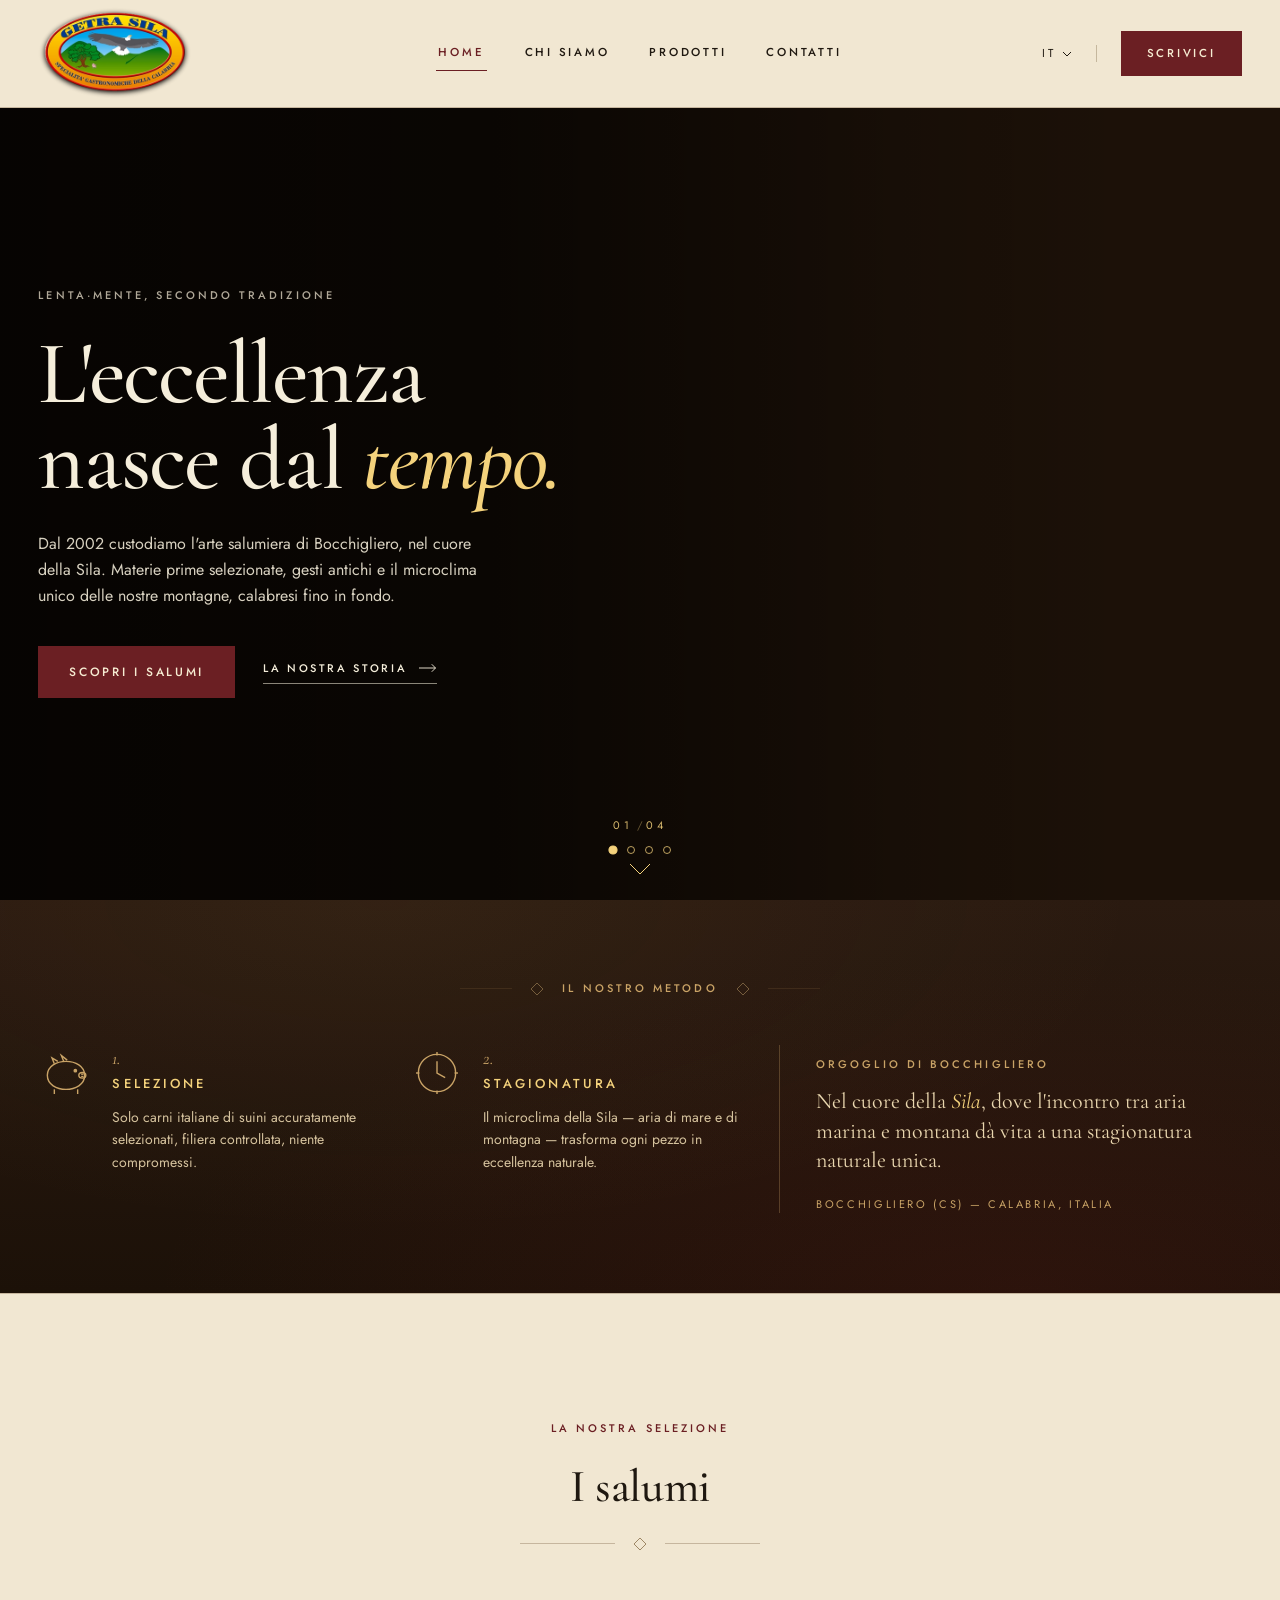
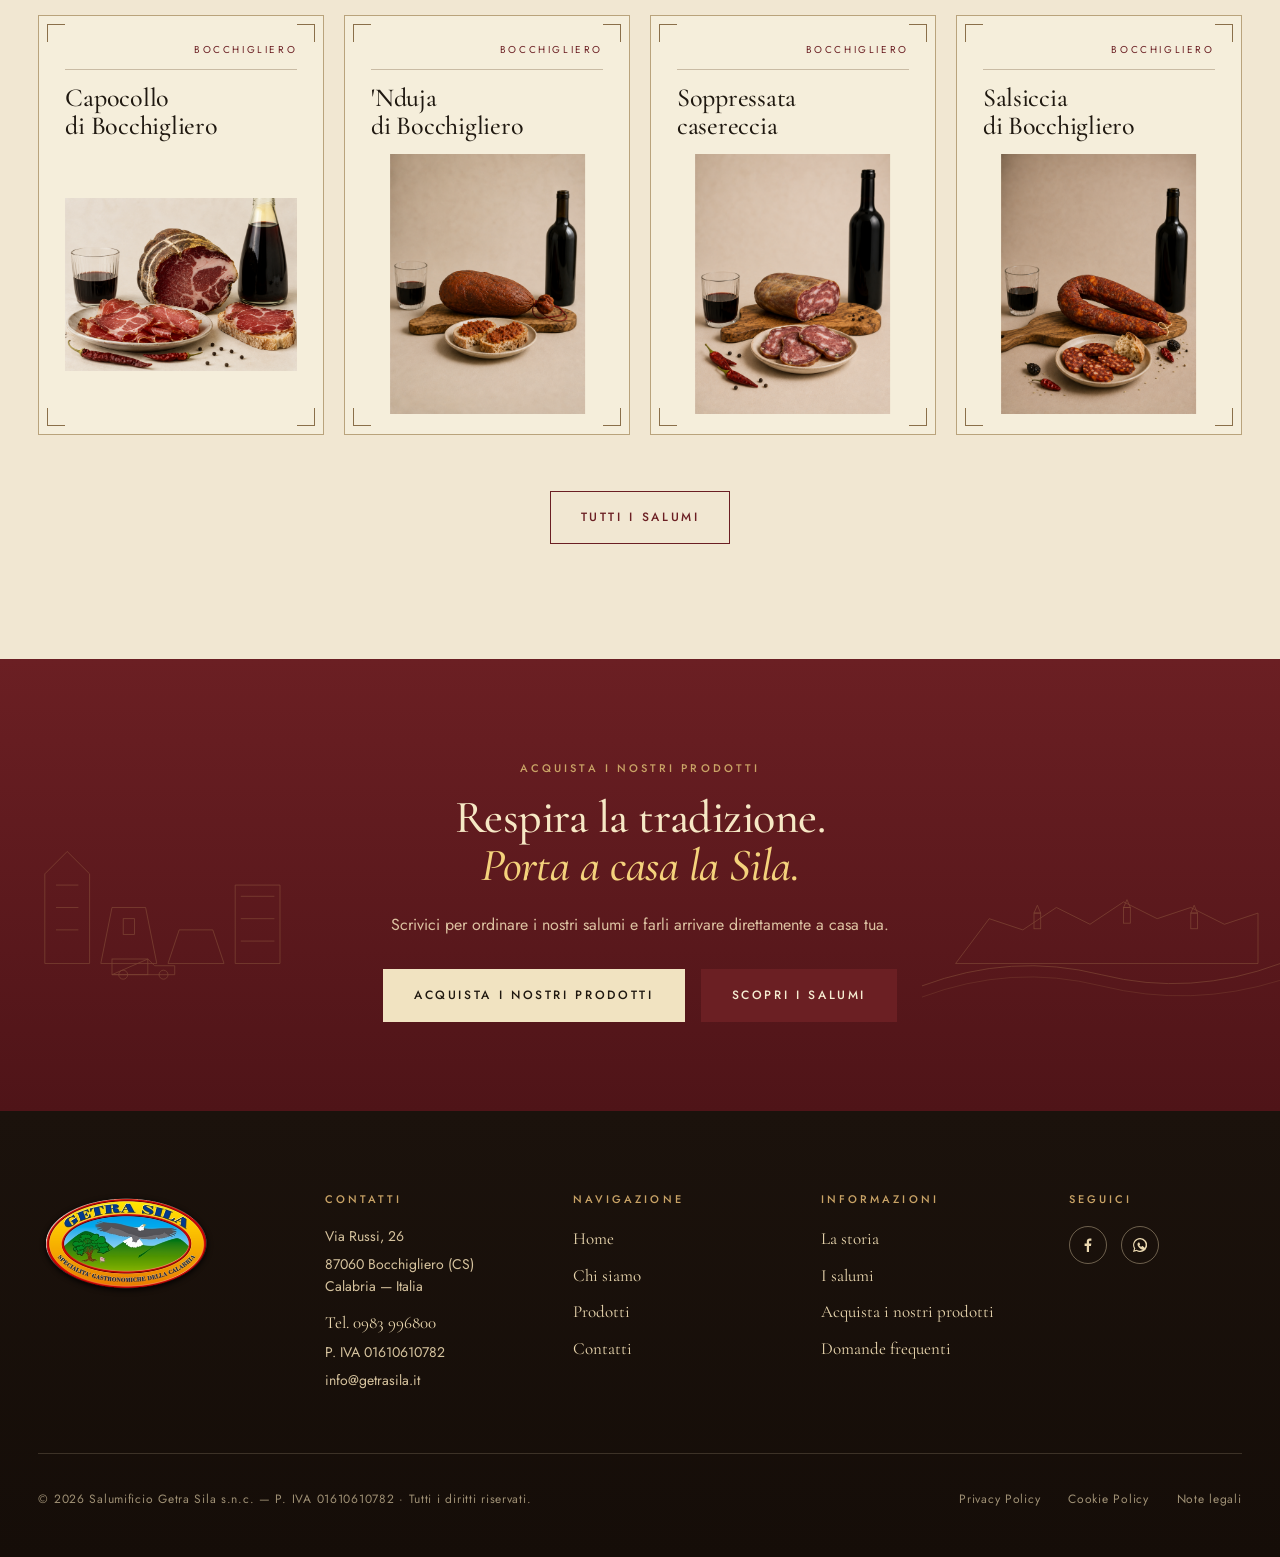
==== commit b9e70ad3: "Refactor layout and styles in index.html and prodotti.html for improved responsiveness and consisten" ====
--- a/index.html
+++ b/index.html
@@ -214,42 +214,6 @@
           aria marina e montana dà vita a una stagionatura naturale
           unica.
         </p>
-        <div class="territory__map">
-          <svg viewBox="0 0 240 200" xmlns="http://www.w3.org/2000/svg">
-            <!-- Calabria silhouette (stylized) -->
-            <g fill="none" stroke="var(--gold-soft)" stroke-width="1">
-              <path d="M 60 12 C 80 8, 110 14, 132 28 C 148 38, 156 56, 158 76 C 160 90, 152 102, 154 116 C 156 130, 168 138, 174 152 C 180 168, 178 184, 168 194 L 158 194 C 154 184, 148 178, 138 174 C 124 168, 116 158, 110 146 C 104 132, 100 122, 92 116 C 80 108, 68 102, 58 90 C 48 78, 44 64, 46 48 C 48 32, 52 20, 60 12 Z" opacity="0.7"/>
-              <!-- inner contours -->
-              <path d="M 84 48 C 96 52, 104 60, 108 72 C 110 82, 104 90, 96 92" opacity="0.5" stroke-dasharray="2 3"/>
-            </g>
-            <!-- locations -->
-            <g>
-              <circle cx="118" cy="76" r="3.5" fill="var(--wine)"/>
-              <circle cx="118" cy="76" r="6" fill="none" stroke="var(--wine)" stroke-width="0.6"/>
-              <text x="124" y="74" font-family="Jost" font-size="9" letter-spacing="2" fill="var(--gold-soft)" font-weight="500">BOCCHIGLIERO</text>
-              <text x="124" y="84" font-family="Jost" font-size="7.5" letter-spacing="2" fill="rgba(201,163,102,0.7)">SILA</text>
-            </g>
-            <g>
-              <circle cx="92" cy="118" r="1.8" fill="var(--gold-soft)"/>
-              <text x="74" y="132" font-family="Jost" font-size="7" letter-spacing="2" fill="rgba(201,163,102,0.7)">COSENZA</text>
-            </g>
-            <g>
-              <circle cx="156" cy="174" r="1.6" fill="var(--gold-soft)"/>
-              <text x="148" y="188" font-family="Jost" font-size="7" letter-spacing="2" fill="rgba(201,163,102,0.7)">CATANZARO</text>
-            </g>
-            <!-- stamp -->
-            <g transform="translate(196,150)">
-              <circle r="22" fill="none" stroke="var(--gold-soft)" stroke-width="0.6"/>
-              <circle r="19" fill="none" stroke="var(--gold-soft)" stroke-width="0.5"/>
-              <text font-family="Jost" font-size="4.8" letter-spacing="1.6" fill="var(--gold-soft)" text-anchor="middle">
-                <textPath href="#cstamp" startOffset="50%">BOCCHIGLIERO · CALABRIA</textPath>
-              </text>
-              <defs><path id="cstamp" d="M -16 0 A 16 16 0 0 1 16 0" fill="none"/></defs>
-              <text y="2" text-anchor="middle" font-family="Cormorant Garamond" font-style="italic" font-size="7" fill="var(--gold-soft)">Sila</text>
-              <text y="11" text-anchor="middle" font-family="Jost" font-size="4.4" letter-spacing="1.4" fill="var(--gold-soft)">ITALIA</text>
-            </g>
-          </svg>
-        </div>
         <p class="territory__addr">Bocchigliero (CS) — Calabria, Italia</p>
       </div>
     </div>
@@ -305,8 +269,6 @@
       <a href="prodotti.html" class="btn btn--ghost">Tutti i salumi</a>
     </div>
   </div>
-</section>
-
 </section>
 
 <!-- ========== CTA BAND ========== -->
@@ -659,7 +621,6 @@
     margin: 14px 0 20px;
   }
   .territory__text em { color: #f4d27c; }
-  .territory__map { margin: 16px 0; max-width: 280px; }
   .territory__addr {
     font-family: var(--ff-label);
     font-size: 11px;
@@ -860,9 +821,12 @@
     .pillar { flex-direction: row; gap: 14px; }
 
     .salumi-grid { grid-template-columns: 1fr; }
-    .prod-card { padding: 20px 18px 16px; }
-    .prod-card image-slot { min-height: 220px; }
+    .prod-card { padding: 16px 14px 12px; }
+    .prod-card image-slot { min-height: 200px; }
     .prod-card__title { font-size: clamp(22px, 5.5vw, 26px); }
+
+    .method { padding: 40px var(--gutter); }
+    .territory { padding-top: 20px; }
 
     .territory__text { font-size: 19px; }
     .ed-card image-slot { min-height: 200px; }
--- a/styles.css
+++ b/styles.css
@@ -665,6 +665,7 @@
 }
 
 @media (max-width: 420px) {
+  :root { --gutter: 16px; }
   .strip__inner { grid-template-columns: 1fr; }
   .brand img,
   .brand svg { height: 58px; }
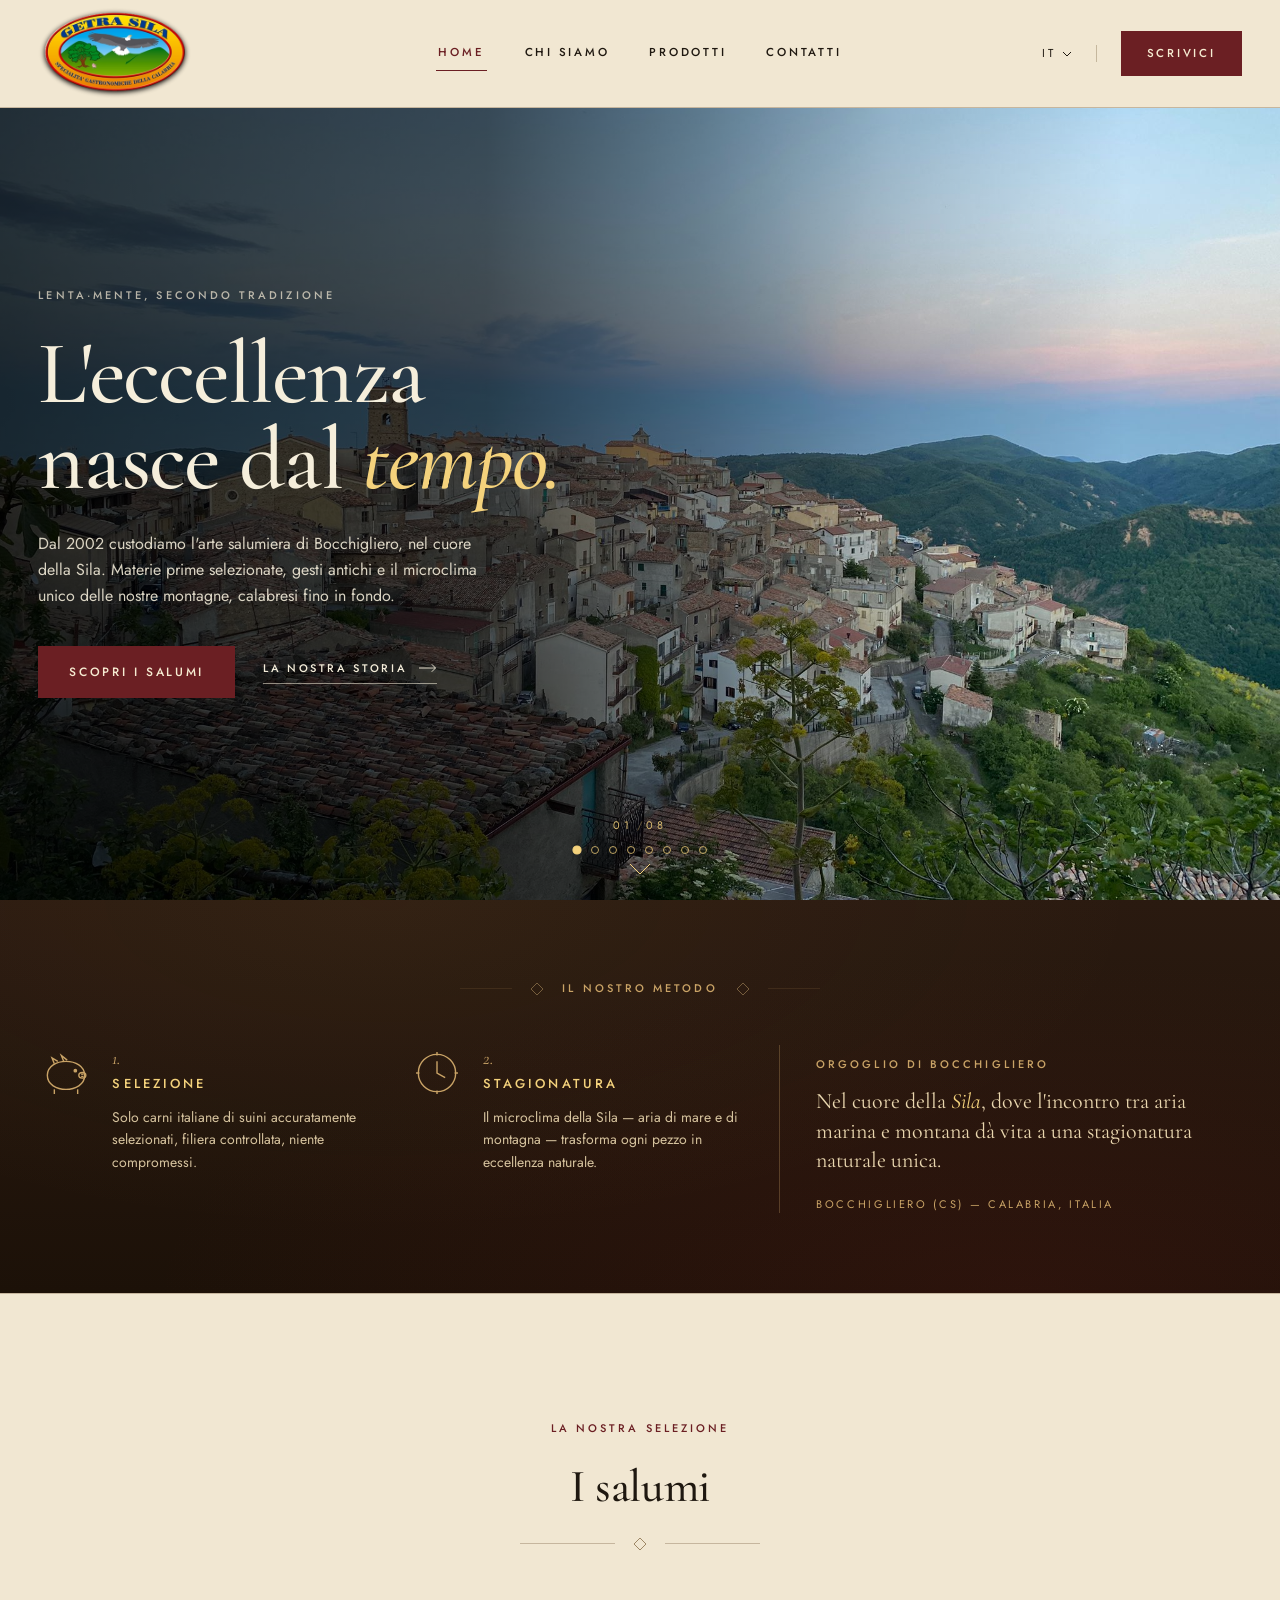
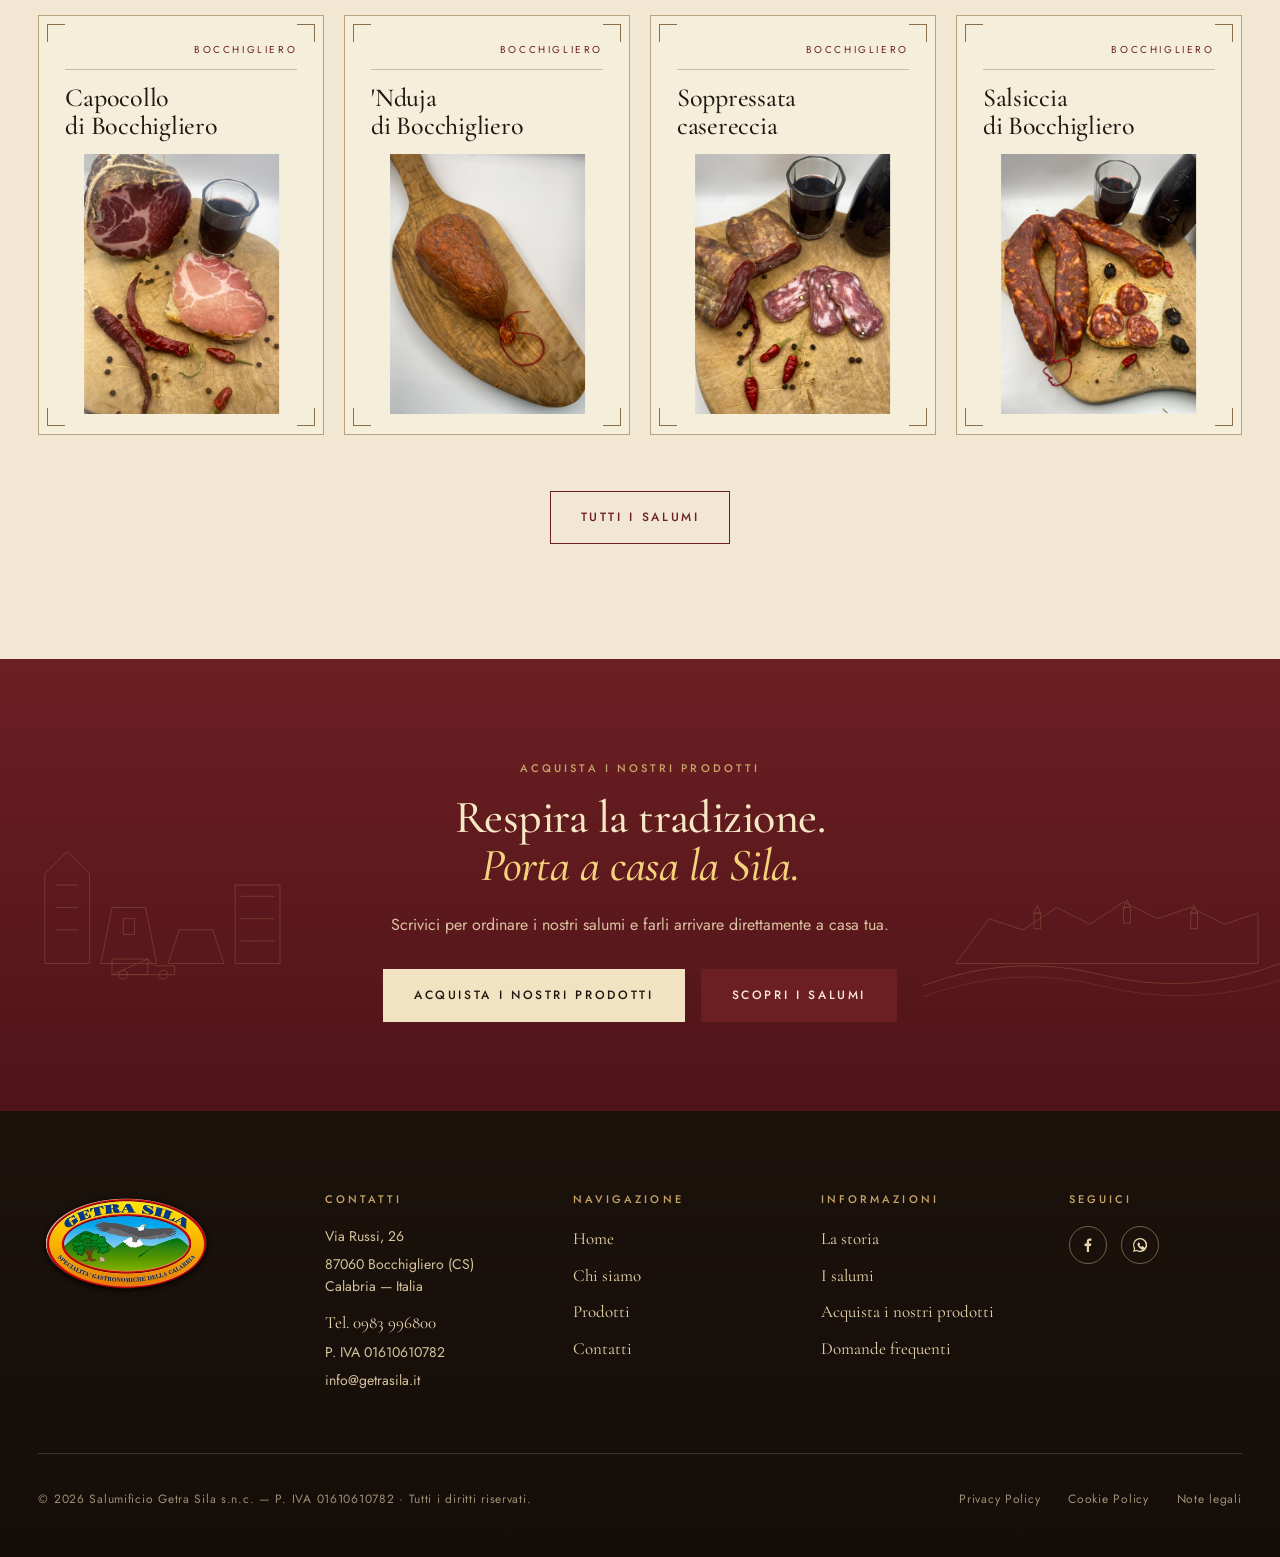
==== commit 3c926672: "Update image sources and enhance gallery section in chi-siamo.html and index.html. Replace placehold" ====
--- a/index.html
+++ b/index.html
@@ -104,10 +104,14 @@
 <!-- ========== HERO ========== -->
 <section class="hero" data-screen-label="Hero" data-hero-slider>
   <div class="hero__slides" aria-hidden="true">
-    <div class="hero__slide is-active" style="background-image:url('img/hero/slide-1.png')"></div>
-    <div class="hero__slide" style="background-image:url('img/prodotti/affetato-mano.png')"></div>
-    <div class="hero__slide" style="background-image:url('img/prodotti/capocollo.png')"></div>
-    <div class="hero__slide" style="background-image:url('img/prodotti/salsiccia-bocchigliero.png')"></div>
+    <div class="hero__slide is-active" style="background-image:url('img/paese/borgo-sera.jpeg')"></div>
+    <div class="hero__slide hero__slide--product" style="background-image:url('img/capocollo.jpeg')"></div>
+    <div class="hero__slide" style="background-image:url('img/paese/borgo-sole.jpeg')"></div>
+    <div class="hero__slide hero__slide--product" style="background-image:url('img/salsiccia-2.jpeg')"></div>
+    <div class="hero__slide" style="background-image:url('img/paese/borgo-notte.jpeg')"></div>
+    <div class="hero__slide hero__slide--product" style="background-image:url('img/pancetta.jpeg')"></div>
+    <div class="hero__slide" style="background-image:url('img/paese/lago-neve.jpeg')"></div>
+    <div class="hero__slide hero__slide--product" style="background-image:url('img/soppressata-rossa.jpeg')"></div>
   </div>
   <div class="hero__inner">
     <div class="hero__copy">
@@ -132,12 +136,16 @@
   </div>
 
   <div class="hero__pager">
-    <p class="hero__counter" aria-live="polite"><span data-hero-current>01</span><span class="hero__counter-sep">/</span><span>04</span></p>
+    <p class="hero__counter" aria-live="polite"><span data-hero-current>01</span><span class="hero__counter-sep">/</span><span data-hero-total>08</span></p>
     <div class="hero__dots" role="tablist" aria-label="Foto hero">
       <button type="button" class="hero__dot is-active" aria-label="Foto 1" aria-selected="true"></button>
       <button type="button" class="hero__dot" aria-label="Foto 2" aria-selected="false"></button>
       <button type="button" class="hero__dot" aria-label="Foto 3" aria-selected="false"></button>
       <button type="button" class="hero__dot" aria-label="Foto 4" aria-selected="false"></button>
+      <button type="button" class="hero__dot" aria-label="Foto 5" aria-selected="false"></button>
+      <button type="button" class="hero__dot" aria-label="Foto 6" aria-selected="false"></button>
+      <button type="button" class="hero__dot" aria-label="Foto 7" aria-selected="false"></button>
+      <button type="button" class="hero__dot" aria-label="Foto 8" aria-selected="false"></button>
     </div>
   </div>
 
@@ -237,7 +245,7 @@
           <p class="prod-card__place">Bocchigliero</p>
         </div>
         <h3 class="prod-card__title">Capocollo<br/>di Bocchigliero</h3>
-        <image-slot id="prod-capocollo" shape="rect" fit="contain" src="img/prodotti/capocollo.png" placeholder="Capocollo intero e affettato"></image-slot>
+        <image-slot id="prod-capocollo" shape="rect" fit="contain" src="img/capocollo.jpeg" placeholder="Capocollo intero e affettato"></image-slot>
       </article>
 
       <article class="prod-card card--ornate">
@@ -245,7 +253,7 @@
           <p class="prod-card__place">Bocchigliero</p>
         </div>
         <h3 class="prod-card__title">'Nduja<br/>di Bocchigliero</h3>
-        <image-slot id="prod-nduja" shape="rect" fit="contain" src="img/prodotti/nduja.png" placeholder="'Nduja morbida e spalmabile"></image-slot>
+        <image-slot id="prod-nduja" shape="rect" fit="contain" src="img/nduja.jpeg" placeholder="'Nduja morbida e spalmabile"></image-slot>
       </article>
 
       <article class="prod-card card--ornate">
@@ -253,7 +261,7 @@
           <p class="prod-card__place">Bocchigliero</p>
         </div>
         <h3 class="prod-card__title">Soppressata<br/>casereccia</h3>
-        <image-slot id="prod-soppressata" shape="rect" fit="contain" src="img/prodotti/sopressata-caserecca.png" placeholder="Soppressata pressata, ricetta di famiglia"></image-slot>
+        <image-slot id="prod-soppressata" shape="rect" fit="contain" src="img/soppressata-1.jpeg" placeholder="Soppressata pressata, ricetta di famiglia"></image-slot>
       </article>
 
       <article class="prod-card card--ornate">
@@ -261,7 +269,7 @@
           <p class="prod-card__place">Bocchigliero</p>
         </div>
         <h3 class="prod-card__title">Salsiccia<br/>di Bocchigliero</h3>
-        <image-slot id="prod-salsiccia" shape="rect" fit="contain" src="img/prodotti/salsicce-cavallo.png" placeholder="Salsiccia legata a mano"></image-slot>
+        <image-slot id="prod-salsiccia" shape="rect" fit="contain" src="img/salsiccia-2.jpeg" placeholder="Salsiccia legata a mano"></image-slot>
       </article>
     </div>
 
@@ -406,6 +414,7 @@
     transition: opacity 1.1s ease;
   }
   .hero__slide.is-active { opacity: 1; }
+  .hero__slide--product { background-position: center; }
   .hero::before {
     content: "";
     position: absolute;
@@ -840,10 +849,12 @@
     var slides = Array.prototype.slice.call(root.querySelectorAll(".hero__slide"));
     var dots = Array.prototype.slice.call(root.querySelectorAll(".hero__dot"));
     var current = root.querySelector("[data-hero-current]");
+    var totalEl = root.querySelector("[data-hero-total]");
     if (!slides.length) return;
     var index = 0;
     var timer;
     var total = slides.length;
+    if (totalEl) totalEl.textContent = pad(total);
 
     function pad(n) {
       return n < 10 ? "0" + n : String(n);
